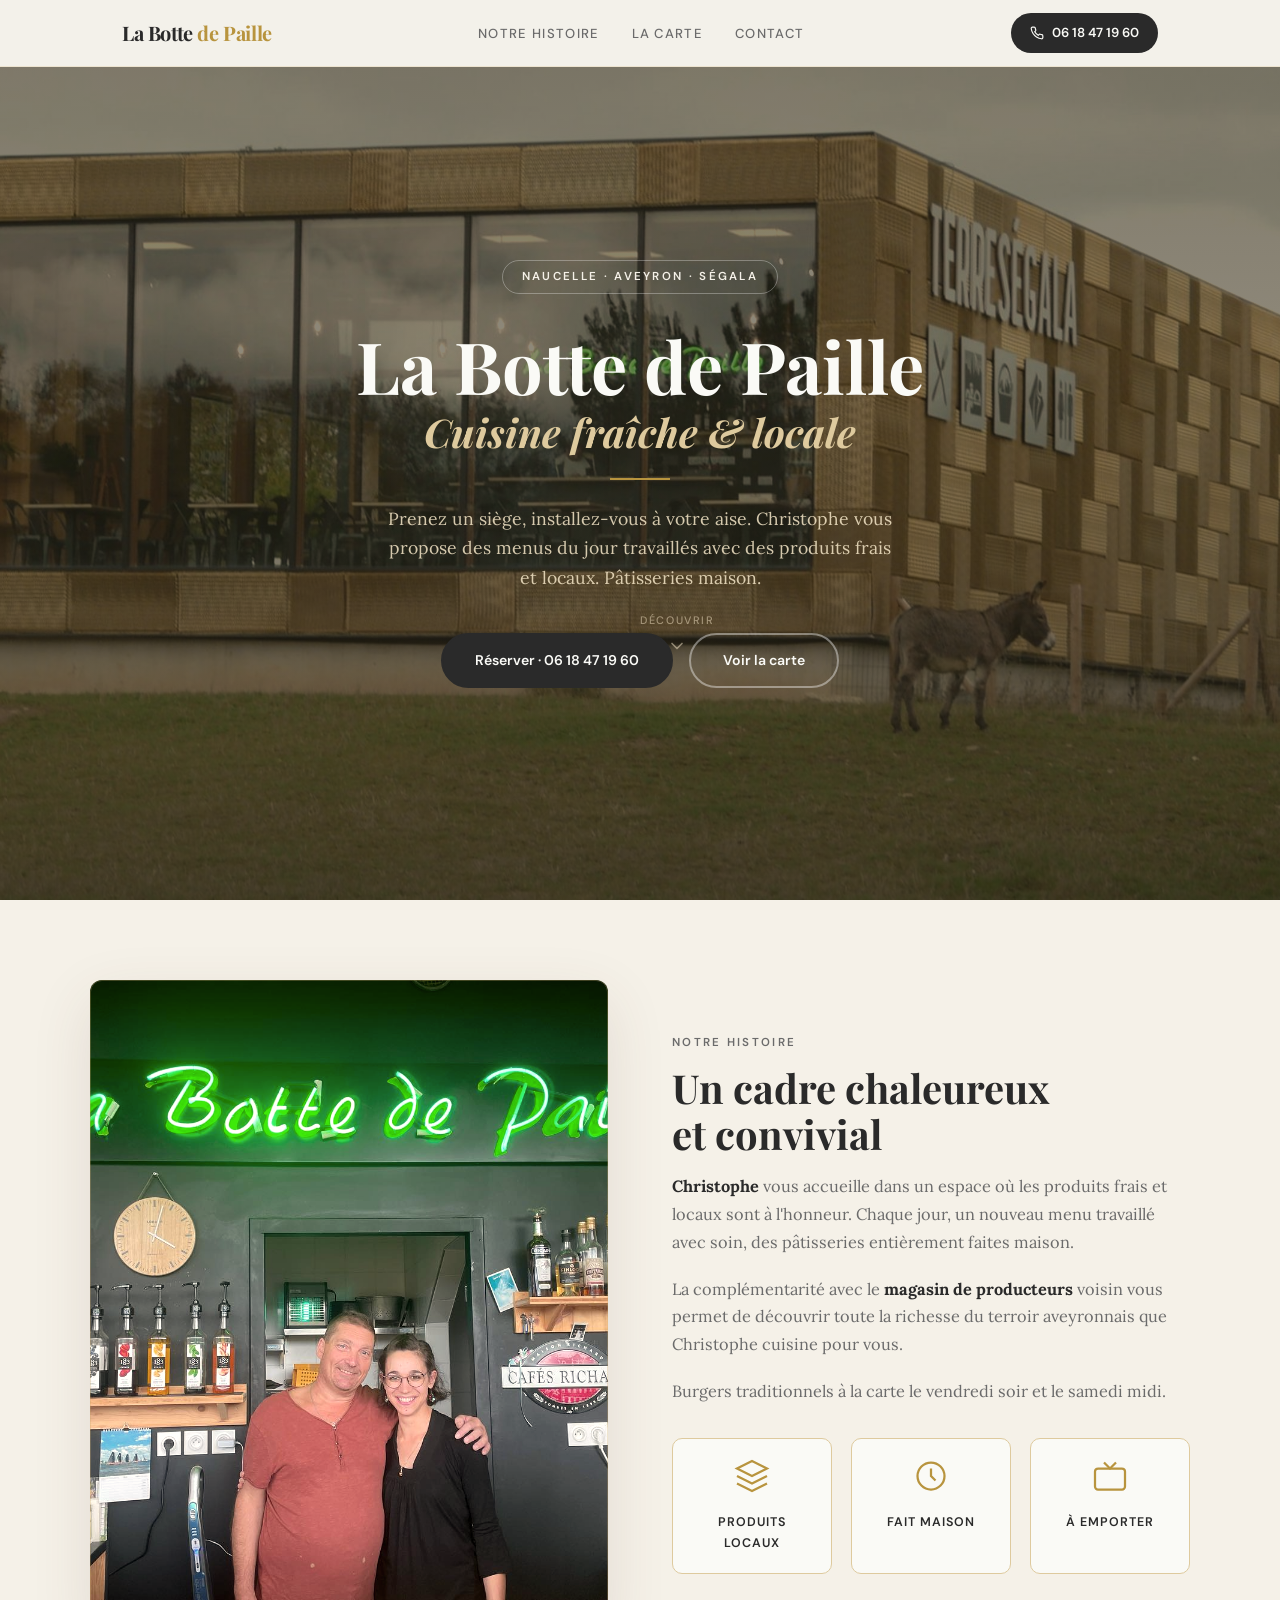
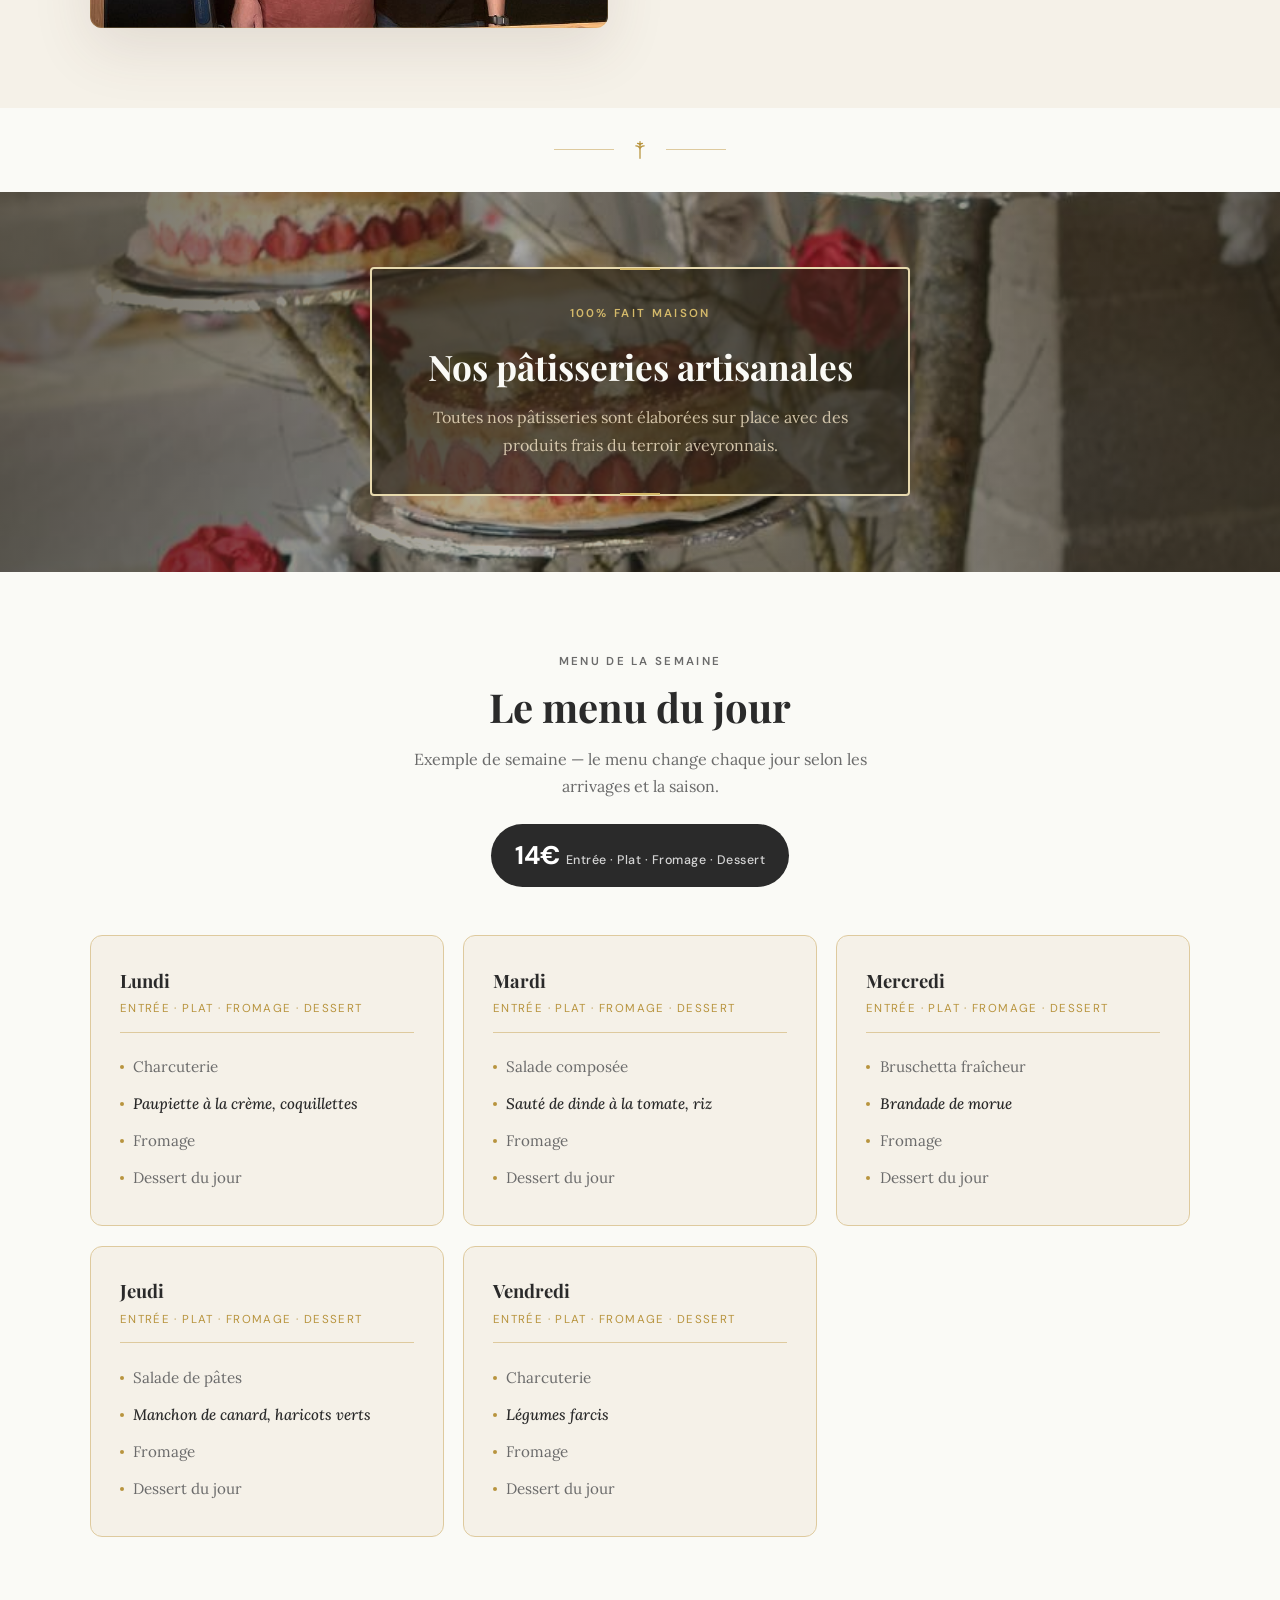
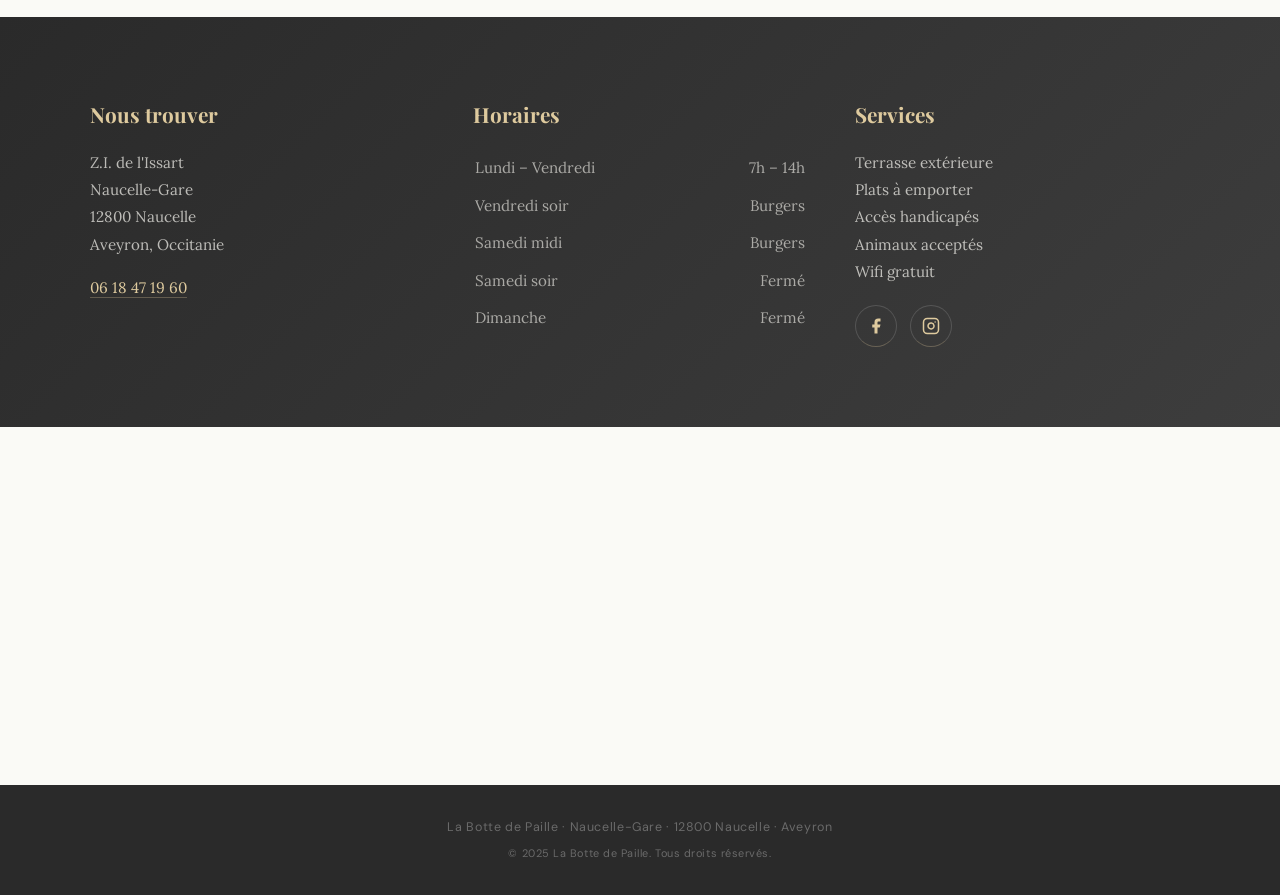
==== index.html @ 94d21c96 "Patisserie: remove blur/desat, artisanal bordered text card Full-color image back, text card with th" ====
<!DOCTYPE html>
<html lang="fr">
<head>
<meta charset="UTF-8">
<meta name="viewport" content="width=device-width, initial-scale=1.0">
<title>La Botte de Paille — Restaurant à Naucelle, Aveyron</title>
<meta name="description" content="Restaurant La Botte de Paille à Naucelle-Gare (Aveyron). Cuisine fraîche et locale, menu du jour, pâtisseries maison. Christophe vous accueille du lundi au samedi.">
<meta property="og:title" content="La Botte de Paille — Restaurant à Naucelle">
<meta property="og:description" content="Cuisine fraîche & locale au cœur du Ségala. Menu du jour, pâtisseries maison, burgers le vendredi soir et samedi midi.">
<meta property="og:image" content="facade.jpg">
<meta property="og:type" content="website">
<meta name="theme-color" content="#2A2A2A">
<link rel="icon" href="data:image/svg+xml,<svg xmlns='http://www.w3.org/2000/svg' viewBox='0 0 100 100'><text y='.9em' font-size='90'>🌾</text></svg>">
<link rel="preconnect" href="https://fonts.googleapis.com">
<link href="https://fonts.googleapis.com/css2?family=Playfair+Display:ital,wght@0,400;0,700;1,400&family=Lora:ital,wght@0,400;0,500;1,400&family=DM+Sans:wght@400;500;600&display=swap" rel="stylesheet">
<style>
  :root {
    /* Gold / Sommer — Fassade & warmes Licht */
    --gold: #B8943E;
    --gold-light: #D4B96A;
    --gold-pale: #E8DAAF;
    --gold-wash: #F2ECDA;

    /* Holz — Kiefer Interieur */
    --wood: #C9A86C;
    --wood-light: #DECA9E;
    --wood-pale: #EDE4D0;

    /* Grautöne — Stühle, Beton, Struktur */
    --charcoal: #2A2A2A;
    --gray-dark: #3D3D3D;
    --gray: #6B6B6B;
    --gray-light: #9A9A9A;
    --gray-pale: #D5D3CE;

    /* Neutrale Basis */
    --cream: #FAFAF6;
    --cream-warm: #F5F1E8;

    /* Legacy aliases */
    --wheat: var(--wood-pale);
    --wheat-light: var(--cream-warm);
    --wheat-dark: var(--wood-light);
    --straw: var(--gold);
    --straw-dark: var(--gold);
    --earth: var(--charcoal);
    --earth-light: var(--gray);
    --sage: var(--gray);
    --sage-light: var(--gray-light);
    --terracotta: var(--gold);
    --terracotta-muted: var(--gold-light);
  }

  * { margin: 0; padding: 0; box-sizing: border-box; }

  html { scroll-behavior: smooth; }

  body {
    font-family: 'Lora', Georgia, serif;
    background: var(--cream);
    color: var(--charcoal);
    line-height: 1.7;
    overflow-x: hidden;
  }

  /* ── NAV ── */
  nav {
    position: fixed; top: 0; width: 100%; z-index: 100;
    background: rgba(250, 248, 242, 0.95);
    backdrop-filter: blur(12px);
    border-bottom: 1px solid var(--wood-pale);
    transition: box-shadow 0.3s;
  }
  nav.scrolled { box-shadow: 0 2px 20px rgba(92, 61, 46, 0.08); }
  nav .nav-inner {
    max-width: 1100px; margin: 0 auto;
    display: flex; align-items: center; justify-content: space-between;
    padding: 0.8rem 2rem;
  }
  nav .brand {
    font-family: 'Playfair Display', serif;
    font-size: 1.25rem; font-weight: 700; color: var(--earth);
    text-decoration: none; letter-spacing: -0.02em;
  }
  nav .brand span { color: var(--gold); }
  nav ul {
    list-style: none; display: flex; gap: 2rem;
  }
  nav ul a {
    font-family: 'DM Sans', sans-serif;
    font-size: 0.82rem; font-weight: 500; text-transform: uppercase;
    letter-spacing: 0.1em; color: var(--earth-light);
    text-decoration: none; transition: color 0.3s;
  }
  nav ul a:hover { color: var(--terracotta); }
  nav ul a.active { color: var(--terracotta); }

  .cta-phone {
    display: inline-flex; align-items: center; gap: 0.5rem;
    font-family: 'DM Sans', sans-serif;
    font-size: 0.82rem; font-weight: 600;
    color: var(--cream);
    background: var(--earth);
    padding: 0.55rem 1.2rem;
    border-radius: 50px;
    text-decoration: none;
    transition: background 0.3s, transform 0.2s;
  }
  .cta-phone:hover { background: var(--straw-dark); transform: translateY(-1px); }
  .cta-phone svg { width: 14px; height: 14px; }

  /* ── HERO ── */
  .hero {
    min-height: 100vh;
    display: flex; align-items: center; justify-content: center;
    text-align: center;
    padding: 8rem 2rem 5rem;
    position: relative;
    overflow: hidden;
  }
  .hero-bg {
    position: absolute; inset: 0;
    background: url('facade.jpg') center/cover no-repeat;
    filter: saturate(1.2) contrast(1.1) brightness(1.05) sepia(0.3) hue-rotate(-10deg);
  }
  /* warm golden overlay kills remaining blue/green */
  .hero::after {
    content: '';
    position: absolute; inset: 0;
    background: rgba(180,140,60,0.15);
    mix-blend-mode: multiply;
  }
  .hero::before {
    content: '';
    position: absolute; inset: 0; z-index: 1;
    background: linear-gradient(
      to bottom,
      rgba(42,36,24,0.6) 0%,
      rgba(42,36,24,0.5) 40%,
      rgba(42,36,24,0.75) 100%
    );
  }
  .hero-content { position: relative; z-index: 2; max-width: 700px; }

  .hero-badge {
    display: inline-block;
    font-family: 'DM Sans', sans-serif;
    font-size: 0.72rem; font-weight: 600; text-transform: uppercase;
    letter-spacing: 0.2em; color: var(--wheat-light);
    border: 1px solid rgba(255,255,255,0.3);
    padding: 0.4rem 1.2rem; border-radius: 50px;
    margin-bottom: 2rem;
    animation: fadeUp 0.8s ease both;
  }

  .hero h1 {
    font-family: 'Playfair Display', serif;
    font-size: clamp(2.8rem, 6vw, 4.5rem);
    font-weight: 700; line-height: 1.1;
    color: var(--cream);
    margin-bottom: 0.3rem;
    animation: fadeUp 0.8s 0.15s ease both;
  }
  .hero h1 em {
    font-style: italic; color: var(--wood-light);
    display: block; font-size: 0.55em;
    margin-top: 0.3rem;
  }

  .hero-divider {
    width: 60px; height: 2px;
    background: var(--gold);
    margin: 1.5rem auto;
    animation: fadeUp 0.8s 0.3s ease both;
  }

  .hero p {
    font-size: 1.1rem; color: rgba(245,230,200,0.85);
    max-width: 520px; margin: 0 auto 2.5rem;
    animation: fadeUp 0.8s 0.4s ease both;
  }

  .hero-actions {
    display: flex; gap: 1rem; justify-content: center; flex-wrap: wrap;
    animation: fadeUp 0.8s 0.55s ease both;
  }
  .btn-primary {
    font-family: 'DM Sans', sans-serif;
    font-size: 0.88rem; font-weight: 600;
    color: var(--cream); background: var(--earth);
    padding: 0.85rem 2rem; border-radius: 50px;
    text-decoration: none; transition: all 0.3s;
    border: 2px solid var(--earth);
  }
  .btn-primary:hover { background: var(--straw-dark); border-color: var(--straw-dark); transform: translateY(-2px); box-shadow: 0 8px 24px rgba(92,61,46,0.15); }
  .btn-secondary {
    font-family: 'DM Sans', sans-serif;
    font-size: 0.88rem; font-weight: 600;
    color: var(--cream); background: transparent;
    padding: 0.85rem 2rem; border-radius: 50px;
    text-decoration: none; transition: all 0.3s;
    border: 2px solid rgba(255,255,255,0.4);
  }
  .btn-secondary:hover { border-color: rgba(255,255,255,0.7); color: #fff; }

  /* ── SECTIONS ── */
  section { padding: 5rem 2rem; }
  .container { max-width: 1100px; margin: 0 auto; }

  .section-label {
    font-family: 'DM Sans', sans-serif;
    font-size: 0.72rem; font-weight: 600; text-transform: uppercase;
    letter-spacing: 0.2em; color: var(--sage);
    margin-bottom: 0.8rem;
  }
  .section-title {
    font-family: 'Playfair Display', serif;
    font-size: clamp(1.8rem, 3.5vw, 2.5rem);
    font-weight: 700; color: var(--earth);
    margin-bottom: 1rem; line-height: 1.15;
  }

  /* ── ABOUT ── */
  .about { background: var(--cream-warm); }
  .about-grid {
    display: grid; grid-template-columns: 1fr 1fr; gap: 4rem;
    align-items: center;
  }
  .about-image {
    aspect-ratio: 4/5; border-radius: 12px; overflow: hidden;
    position: relative;
    box-shadow: 0 20px 60px rgba(92,61,46,0.12);
  }
  .about-image img {
    width: 100%; height: 100%; object-fit: cover;
    filter: saturate(1.1) contrast(1.05) sepia(0.2) hue-rotate(-8deg);
  }
  .about-image::after {
    content: ''; position: absolute; inset: 0;
    border: 1px solid rgba(201,169,110,0.3);
    border-radius: 12px;
  }
  .about-text p { margin-bottom: 1.2rem; color: var(--earth-light); font-size: 1.02rem; }
  .about-text p strong { color: var(--earth); }

  .features {
    display: grid; grid-template-columns: repeat(3, 1fr); gap: 1.2rem;
    margin-top: 2rem;
  }
  .feature {
    background: var(--cream);
    padding: 1.2rem;
    border-radius: 10px;
    text-align: center;
    border: 1px solid var(--wheat-dark);
  }
  .feature-icon {
    width: 36px; height: 36px; margin: 0 auto 0.6rem;
    color: var(--straw-dark);
  }
  .feature h4 {
    font-family: 'DM Sans', sans-serif;
    font-size: 0.78rem; font-weight: 600;
    text-transform: uppercase; letter-spacing: 0.08em;
    color: var(--earth);
  }

  /* ── PATISSERIE BANNER ── */
  .patisserie-banner {
    position: relative;
    height: 380px;
    overflow: hidden;
  }
  .patisserie-banner img {
    width: 100%; height: 100%; object-fit: cover;
    object-position: center 40%;
    filter: saturate(1.1) contrast(1.05) sepia(0.2) hue-rotate(-8deg);
  }
  .patisserie-banner::after {
    content: '';
    position: absolute; inset: 0;
    background: linear-gradient(
      to right,
      rgba(42,36,24,0.7) 0%,
      rgba(42,36,24,0.35) 40%,
      rgba(42,36,24,0.35) 60%,
      rgba(42,36,24,0.7) 100%
    );
  }
  .patisserie-banner .banner-text {
    position: absolute; inset: 0; z-index: 1;
    display: flex; flex-direction: column;
    align-items: center; justify-content: center;
    text-align: center; padding: 2rem;
  }
  .patisserie-banner .banner-text-inner {
    background: rgba(42,36,24,0.65);
    border: 2px solid var(--gold-pale);
    border-radius: 4px;
    padding: 2.2rem 3rem;
    position: relative;
  }
  .patisserie-banner .banner-text-inner::before,
  .patisserie-banner .banner-text-inner::after {
    content: '';
    position: absolute; left: 50%; transform: translateX(-50%);
    width: 40px; height: 2px;
    background: var(--gold-light);
  }
  .patisserie-banner .banner-text-inner::before { top: -1px; }
  .patisserie-banner .banner-text-inner::after { bottom: -1px; }
  .patisserie-banner .banner-text .section-label { color: var(--gold-light); }
  .patisserie-banner .banner-text h2 {
    font-family: 'Playfair Display', serif;
    font-size: clamp(1.6rem, 3vw, 2.2rem);
    color: var(--cream); font-weight: 700;
    margin-bottom: 0.5rem;
  }
  .patisserie-banner .banner-text p {
    font-size: 1rem; color: rgba(245,230,200,0.8);
    max-width: 440px;
  }
  @media (max-width: 680px) {
    .patisserie-banner { height: 280px; }
  }

  /* ── MENU ── */
  .menu-section { background: var(--cream); }
  .menu-header { text-align: center; margin-bottom: 3rem; }
  .menu-header p { max-width: 500px; margin: 0 auto; color: var(--earth-light); }

  .menu-grid {
    display: grid; grid-template-columns: repeat(auto-fit, minmax(300px, 1fr));
    gap: 1.2rem;
  }
  .menu-day {
    background: var(--wheat-light);
    border-radius: 12px;
    padding: 1.8rem;
    border: 1px solid var(--wheat-dark);
    transition: transform 0.3s, box-shadow 0.3s;
  }
  .menu-day:hover {
    transform: translateY(-3px);
    box-shadow: 0 12px 32px rgba(92,61,46,0.08);
  }
  .menu-day h3 {
    font-family: 'Playfair Display', serif;
    font-size: 1.15rem; color: var(--earth);
    margin-bottom: 0.2rem;
  }
  .menu-day .date {
    font-family: 'DM Sans', sans-serif;
    font-size: 0.72rem; text-transform: uppercase;
    letter-spacing: 0.12em; color: var(--straw-dark);
    margin-bottom: 1rem;
    padding-bottom: 0.8rem;
    border-bottom: 1px solid var(--wheat-dark);
  }
  .menu-day ul { list-style: none; }
  .menu-day li {
    padding: 0.35rem 0;
    font-size: 0.95rem; color: var(--earth-light);
    display: flex; align-items: center; gap: 0.6rem;
  }
  .menu-day li::before {
    content: '';
    width: 4px; height: 4px; border-radius: 50%;
    background: var(--straw);
    flex-shrink: 0;
  }
  .menu-day li.highlight {
    font-weight: 500; color: var(--earth);
    font-style: italic;
  }

  /* ── INFO / CONTACT ── */
  .info-section {
    background:
      linear-gradient(135deg, var(--charcoal) 0%, var(--gray-dark) 100%);
    color: var(--cream-warm);
  }
  .info-grid {
    display: grid; grid-template-columns: 1fr 1fr 1fr; gap: 3rem;
  }
  .info-block h3 {
    font-family: 'Playfair Display', serif;
    font-size: 1.3rem; color: var(--wood-light);
    margin-bottom: 1rem;
  }
  .info-block p, .info-block li {
    font-size: 0.95rem; color: rgba(250,248,242,0.7);
    line-height: 1.8;
  }
  .info-block ul { list-style: none; }
  .info-block a {
    color: var(--wood-light); text-decoration: none;
    border-bottom: 1px solid rgba(217,196,153,0.3);
    transition: border-color 0.3s;
  }
  .info-block a:hover { border-color: var(--wood-light); }

  .hours-table { width: 100%; }
  .hours-table td {
    padding: 0.3rem 0;
    font-size: 0.95rem;
    color: rgba(250,248,242,0.6);
  }
  .hours-table td:last-child { text-align: right; }

  .social-links {
    display: flex; gap: 0.8rem; margin-top: 1.2rem;
  }
  .social-link {
    width: 42px; height: 42px;
    border-radius: 50%;
    border: 1px solid rgba(255,255,255,0.15);
    display: flex; align-items: center; justify-content: center;
    color: var(--wood-light);
    text-decoration: none;
    transition: all 0.3s;
  }
  .social-link:hover { background: rgba(255,255,255,0.05); border-color: rgba(255,255,255,0.3); }
  .social-link svg { width: 18px; height: 18px; }

  /* ── MAP ── */
  .map-section { padding: 0; }
  .map-section iframe {
    width: 100%; height: 350px; border: none;
    filter: saturate(0.9) contrast(1.05) sepia(0.25) hue-rotate(-8deg);
  }

  /* ── FOOTER ── */
  footer {
    background: var(--charcoal);
    text-align: center;
    padding: 2rem;
  }
  footer p {
    font-family: 'DM Sans', sans-serif;
    font-size: 0.78rem; color: rgba(255,255,255,0.3);
    letter-spacing: 0.05em;
  }

  /* ── PRICE BADGE ── */
  .price-badge {
    display: inline-flex; align-items: baseline; gap: 0.4rem;
    background: var(--charcoal);
    color: rgba(255,255,255,0.8);
    padding: 0.6rem 1.5rem;
    border-radius: 50px;
    margin-top: 1.5rem;
    font-family: 'DM Sans', sans-serif;
  }
  .price-badge .price {
    font-size: 1.6rem; font-weight: 700;
    color: #fff;
  }
  .price-badge .price-label {
    font-size: 0.78rem; font-weight: 500;
    letter-spacing: 0.04em;
  }

  /* ── SCROLL INDICATOR ── */
  .scroll-hint {
    position: absolute; bottom: 2rem; left: 50%;
    transform: translateX(-50%);
    z-index: 2;
    animation: fadeUp 0.8s 0.8s ease both;
  }
  .scroll-hint a {
    display: flex; flex-direction: column; align-items: center; gap: 0.4rem;
    text-decoration: none;
    font-family: 'DM Sans', sans-serif;
    font-size: 0.68rem; font-weight: 500;
    text-transform: uppercase; letter-spacing: 0.15em;
    color: rgba(245,230,200,0.5);
    transition: color 0.3s;
  }
  .scroll-hint a:hover { color: rgba(245,230,200,0.8); }
  .scroll-hint svg {
    width: 20px; height: 20px;
    animation: bounce 2s infinite;
  }
  @keyframes bounce {
    0%, 20%, 50%, 80%, 100% { transform: translateY(0); }
    40% { transform: translateY(6px); }
    60% { transform: translateY(3px); }
  }

  /* ── SECTION DIVIDER ── */
  .section-divider {
    display: flex; align-items: center; justify-content: center;
    gap: 1rem; padding: 2rem 0;
  }
  .section-divider::before,
  .section-divider::after {
    content: ''; height: 1px; width: 60px;
    background: var(--wheat-dark);
  }
  .section-divider svg {
    width: 20px; height: 20px;
    color: var(--straw);
  }

  /* ── FLOATING MOBILE CTA ── */
  .mobile-cta {
    display: none;
    position: fixed; bottom: 1.2rem; left: 50%;
    transform: translateX(-50%);
    z-index: 99;
    background: var(--earth);
    color: var(--cream);
    font-family: 'DM Sans', sans-serif;
    font-size: 0.85rem; font-weight: 600;
    padding: 0.9rem 2rem;
    border-radius: 50px;
    text-decoration: none;
    box-shadow: 0 8px 32px rgba(44,36,32,0.35);
    transition: background 0.3s, transform 0.2s;
    gap: 0.5rem;
    align-items: center;
    white-space: nowrap;
  }
  .mobile-cta:hover { background: var(--straw-dark); }
  .mobile-cta svg { width: 16px; height: 16px; }
  @media (max-width: 680px) {
    .mobile-cta { display: inline-flex; }
    footer { padding-bottom: 5rem; }
  }

  /* ── ANIMATIONS ── */
  @keyframes fadeUp {
    from { opacity: 0; transform: translateY(24px); }
    to { opacity: 1; transform: translateY(0); }
  }
  .reveal {
    opacity: 0; transform: translateY(30px);
    transition: opacity 0.7s ease, transform 0.7s ease;
  }
  .reveal.visible { opacity: 1; transform: translateY(0); }

  /* ── MOBILE NAV ── */
  .hamburger {
    display: none; background: none; border: none;
    cursor: pointer; padding: 4px;
  }
  .hamburger svg { width: 24px; height: 24px; color: var(--earth); }

  /* ── RESPONSIVE ── */
  @media (max-width: 900px) {
    .about-grid { grid-template-columns: 1fr; gap: 2rem; }
    .info-grid { grid-template-columns: 1fr; gap: 2rem; }
    .features { grid-template-columns: 1fr 1fr; }
  }
  @media (max-width: 680px) {
    nav ul { display: none; }
    .hamburger { display: block; }
    nav ul.open {
      display: flex; flex-direction: column;
      position: absolute; top: 100%; left: 0; right: 0;
      background: var(--cream);
      padding: 1.5rem 2rem;
      border-bottom: 1px solid var(--wheat-dark);
      gap: 1rem;
    }
    .hero { min-height: 90vh; padding: 7rem 1.5rem 4rem; }
    .features { grid-template-columns: 1fr; }
    .menu-grid { grid-template-columns: 1fr; }
    section { padding: 3.5rem 1.5rem; }
  }
</style>
</head>
<body>

<!-- NAV -->
<nav id="nav">
  <div class="nav-inner">
    <a href="#" class="brand">La Botte <span>de Paille</span></a>
    <ul id="navLinks">
      <li><a href="#about">Notre histoire</a></li>
      <li><a href="#menu">La carte</a></li>
      <li><a href="#contact">Contact</a></li>
    </ul>
    <a href="tel:0618471960" class="cta-phone">
      <svg viewBox="0 0 24 24" fill="none" stroke="currentColor" stroke-width="2" stroke-linecap="round" stroke-linejoin="round"><path d="M22 16.92v3a2 2 0 0 1-2.18 2 19.79 19.79 0 0 1-8.63-3.07 19.5 19.5 0 0 1-6-6A19.79 19.79 0 0 1 2.12 4.18 2 2 0 0 1 4.11 2h3a2 2 0 0 1 2 1.72c.127.96.361 1.903.7 2.81a2 2 0 0 1-.45 2.11L8.09 9.91a16 16 0 0 0 6 6l1.27-1.27a2 2 0 0 1 2.11-.45c.907.339 1.85.573 2.81.7A2 2 0 0 1 22 16.92z"/></svg>
      06 18 47 19 60
    </a>
    <button class="hamburger" onclick="document.getElementById('navLinks').classList.toggle('open')" aria-label="Menu">
      <svg viewBox="0 0 24 24" fill="none" stroke="currentColor" stroke-width="2"><line x1="3" y1="6" x2="21" y2="6"/><line x1="3" y1="12" x2="21" y2="12"/><line x1="3" y1="18" x2="21" y2="18"/></svg>
    </button>
  </div>
</nav>

<!-- HERO -->
<section class="hero">
  <div class="hero-bg"></div>
  <div class="hero-content">
    <div class="hero-badge">Naucelle · Aveyron · Ségala</div>
    <h1>La Botte de Paille <em>Cuisine fraîche & locale</em></h1>
    <div class="hero-divider"></div>
    <p>Prenez un siège, installez-vous à votre aise. Christophe vous propose des menus du jour travaillés avec des produits frais et locaux. Pâtisseries maison.</p>
    <div class="hero-actions">
      <a href="tel:0618471960" class="btn-primary">Réserver · 06 18 47 19 60</a>
      <a href="#menu" class="btn-secondary">Voir la carte</a>
    </div>
    <div class="scroll-hint">
      <a href="#about">
        Découvrir
        <svg viewBox="0 0 24 24" fill="none" stroke="currentColor" stroke-width="2" stroke-linecap="round" stroke-linejoin="round"><polyline points="6 9 12 15 18 9"/></svg>
      </a>
    </div>
  </div>
</section>

<!-- ABOUT -->
<section class="about" id="about">
  <div class="container">
    <div class="about-grid">
      <div class="about-image reveal">
        <img src="team.jpg" alt="L'équipe de La Botte de Paille" loading="lazy">
      </div>
      <div class="about-text reveal">
        <div class="section-label">Notre histoire</div>
        <h2 class="section-title">Un cadre chaleureux<br>et convivial</h2>
        <p><strong>Christophe</strong> vous accueille dans un espace où les produits frais et locaux sont à l'honneur. Chaque jour, un nouveau menu travaillé avec soin, des pâtisseries entièrement faites maison.</p>
        <p>La complémentarité avec le <strong>magasin de producteurs</strong> voisin vous permet de découvrir toute la richesse du terroir aveyronnais que Christophe cuisine pour vous.</p>
        <p>Burgers traditionnels à la carte le vendredi soir et le samedi midi.</p>
        <div class="features">
          <div class="feature">
            <svg class="feature-icon" viewBox="0 0 24 24" fill="none" stroke="currentColor" stroke-width="1.5"><path d="M12 2L2 7l10 5 10-5-10-5z"/><path d="M2 17l10 5 10-5"/><path d="M2 12l10 5 10-5"/></svg>
            <h4>Produits locaux</h4>
          </div>
          <div class="feature">
            <svg class="feature-icon" viewBox="0 0 24 24" fill="none" stroke="currentColor" stroke-width="1.5"><path d="M12 21a9 9 0 1 0 0-18 9 9 0 0 0 0 18z"/><path d="M12 7v5l3 3"/></svg>
            <h4>Fait maison</h4>
          </div>
          <div class="feature">
            <svg class="feature-icon" viewBox="0 0 24 24" fill="none" stroke="currentColor" stroke-width="1.5"><rect x="2" y="7" width="20" height="14" rx="2"/><path d="M16 3l-4 4-4-4"/></svg>
            <h4>À emporter</h4>
          </div>
        </div>
      </div>
    </div>
  </div>
</section>

<!-- DIVIDER -->
<div class="section-divider">
  <svg viewBox="0 0 24 24" fill="none" stroke="currentColor" stroke-width="1.5" stroke-linecap="round"><path d="M12 2v20M7 7c3 0 5 2 5 5M17 7c-3 0-5 2-5 5M9 4c2 0 3 1.5 3 3M15 4c-2 0-3 1.5-3 3"/></svg>
</div>

<!-- PATISSERIE -->
<div class="patisserie-banner">
  <img src="patisserie.jpg" alt="Pâtisseries maison de La Botte de Paille" loading="lazy">
  <div class="banner-text">
    <div class="banner-text-inner">
      <div class="section-label">100% fait maison</div>
      <h2>Nos pâtisseries artisanales</h2>
      <p>Toutes nos pâtisseries sont élaborées sur place avec des produits frais du terroir aveyronnais.</p>
    </div>
  </div>
</div>

<!-- MENU -->
<section class="menu-section" id="menu">
  <div class="container">
    <div class="menu-header reveal">
      <div class="section-label">Menu de la semaine</div>
      <h2 class="section-title">Le menu du jour</h2>
      <p>Exemple de semaine — le menu change chaque jour selon les arrivages et la saison.</p>
      <div class="price-badge">
        <span class="price">14€</span>
        <span class="price-label">Entrée · Plat · Fromage · Dessert</span>
      </div>
    </div>
    <div class="menu-grid">
      <div class="menu-day reveal">
        <h3>Lundi</h3>
        <div class="date">Entrée · Plat · Fromage · Dessert</div>
        <ul>
          <li>Charcuterie</li>
          <li class="highlight">Paupiette à la crème, coquillettes</li>
          <li>Fromage</li>
          <li>Dessert du jour</li>
        </ul>
      </div>
      <div class="menu-day reveal">
        <h3>Mardi</h3>
        <div class="date">Entrée · Plat · Fromage · Dessert</div>
        <ul>
          <li>Salade composée</li>
          <li class="highlight">Sauté de dinde à la tomate, riz</li>
          <li>Fromage</li>
          <li>Dessert du jour</li>
        </ul>
      </div>
      <div class="menu-day reveal">
        <h3>Mercredi</h3>
        <div class="date">Entrée · Plat · Fromage · Dessert</div>
        <ul>
          <li>Bruschetta fraîcheur</li>
          <li class="highlight">Brandade de morue</li>
          <li>Fromage</li>
          <li>Dessert du jour</li>
        </ul>
      </div>
      <div class="menu-day reveal">
        <h3>Jeudi</h3>
        <div class="date">Entrée · Plat · Fromage · Dessert</div>
        <ul>
          <li>Salade de pâtes</li>
          <li class="highlight">Manchon de canard, haricots verts</li>
          <li>Fromage</li>
          <li>Dessert du jour</li>
        </ul>
      </div>
      <div class="menu-day reveal">
        <h3>Vendredi</h3>
        <div class="date">Entrée · Plat · Fromage · Dessert</div>
        <ul>
          <li>Charcuterie</li>
          <li class="highlight">Légumes farcis</li>
          <li>Fromage</li>
          <li>Dessert du jour</li>
        </ul>
      </div>
    </div>
  </div>
</section>

<!-- CONTACT / INFO -->
<section class="info-section" id="contact">
  <div class="container">
    <div class="info-grid">
      <div class="info-block reveal">
        <h3>Nous trouver</h3>
        <p>
          Z.I. de l'Issart<br>
          Naucelle-Gare<br>
          12800 Naucelle<br>
          Aveyron, Occitanie
        </p>
        <p style="margin-top:1rem;">
          <a href="tel:0618471960">06 18 47 19 60</a>
        </p>
      </div>
      <div class="info-block reveal">
        <h3>Horaires</h3>
        <table class="hours-table">
          <tr><td>Lundi – Vendredi</td><td>7h – 14h</td></tr>
          <tr><td>Vendredi soir</td><td>Burgers</td></tr>
          <tr><td>Samedi midi</td><td>Burgers</td></tr>
          <tr><td>Samedi soir</td><td>Fermé</td></tr>
          <tr><td>Dimanche</td><td>Fermé</td></tr>
        </table>
      </div>
      <div class="info-block reveal">
        <h3>Services</h3>
        <ul>
          <li>Terrasse extérieure</li>
          <li>Plats à emporter</li>
          <li>Accès handicapés</li>
          <li>Animaux acceptés</li>
          <li>Wifi gratuit</li>
        </ul>
        <div class="social-links">
          <a href="https://www.facebook.com/labottedepaille12/" target="_blank" class="social-link" aria-label="Facebook">
            <svg viewBox="0 0 24 24" fill="currentColor"><path d="M18 2h-3a5 5 0 0 0-5 5v3H7v4h3v8h4v-8h3l1-4h-4V7a1 1 0 0 1 1-1h3z"/></svg>
          </a>
          <a href="https://www.instagram.com/labottedepaille12/" target="_blank" class="social-link" aria-label="Instagram">
            <svg viewBox="0 0 24 24" fill="none" stroke="currentColor" stroke-width="2" stroke-linecap="round" stroke-linejoin="round"><rect x="2" y="2" width="20" height="20" rx="5"/><path d="M16 11.37A4 4 0 1 1 12.63 8 4 4 0 0 1 16 11.37z"/><line x1="17.5" y1="6.5" x2="17.51" y2="6.5"/></svg>
          </a>
        </div>
      </div>
    </div>
  </div>
</section>

<!-- MAP -->
<div class="map-section">
  <iframe
    src="https://www.google.com/maps/embed?pb=!1m18!1m12!1m3!1d2900!2d2.3486!3d44.1936!2m3!1f0!2f0!3f0!3m2!1i1024!2i768!4f13.1!3m3!1m2!1s0x12ad91b8e6a0f58d%3A0x31b8d2a4f5d6e2a0!2sNaucelle-Gare%2C+12800+Naucelle!5e0!3m2!1sfr!2sfr!4v1700000000000"
    allowfullscreen="" loading="lazy" referrerpolicy="no-referrer-when-downgrade"
    title="Localisation La Botte de Paille">
  </iframe>
</div>

<!-- FLOATING MOBILE CTA -->
<a href="tel:0618471960" class="mobile-cta">
  <svg viewBox="0 0 24 24" fill="none" stroke="currentColor" stroke-width="2" stroke-linecap="round" stroke-linejoin="round"><path d="M22 16.92v3a2 2 0 0 1-2.18 2 19.79 19.79 0 0 1-8.63-3.07 19.5 19.5 0 0 1-6-6A19.79 19.79 0 0 1 2.12 4.18 2 2 0 0 1 4.11 2h3a2 2 0 0 1 2 1.72c.127.96.361 1.903.7 2.81a2 2 0 0 1-.45 2.11L8.09 9.91a16 16 0 0 0 6 6l1.27-1.27a2 2 0 0 1 2.11-.45c.907.339 1.85.573 2.81.7A2 2 0 0 1 22 16.92z"/></svg>
  Réserver · 06 18 47 19 60
</a>

<!-- FOOTER -->
<footer>
  <p>La Botte de Paille · Naucelle-Gare · 12800 Naucelle · Aveyron</p>
  <p style="margin-top:0.4rem; font-size:0.68rem;">© 2025 La Botte de Paille. Tous droits réservés.</p>
</footer>

<script>
// Nav scroll effect
const nav = document.getElementById('nav');
window.addEventListener('scroll', () => {
  nav.classList.toggle('scrolled', window.scrollY > 40);
});

// Reveal on scroll
const reveals = document.querySelectorAll('.reveal');
const observer = new IntersectionObserver((entries) => {
  entries.forEach((entry, i) => {
    if (entry.isIntersecting) {
      setTimeout(() => entry.target.classList.add('visible'), i * 100);
      observer.unobserve(entry.target);
    }
  });
}, { threshold: 0.15 });
reveals.forEach(el => observer.observe(el));

// Close mobile menu on link click
document.querySelectorAll('#navLinks a').forEach(a => {
  a.addEventListener('click', () => {
    document.getElementById('navLinks').classList.remove('open');
  });
});

// Active nav link on scroll
const sections = document.querySelectorAll('section[id]');
const navLinks = document.querySelectorAll('#navLinks a');
window.addEventListener('scroll', () => {
  let current = '';
  sections.forEach(s => {
    if (window.scrollY >= s.offsetTop - 200) current = s.getAttribute('id');
  });
  navLinks.forEach(a => {
    a.classList.toggle('active', a.getAttribute('href') === '#' + current);
  });
});
</script>
</body>
</html>
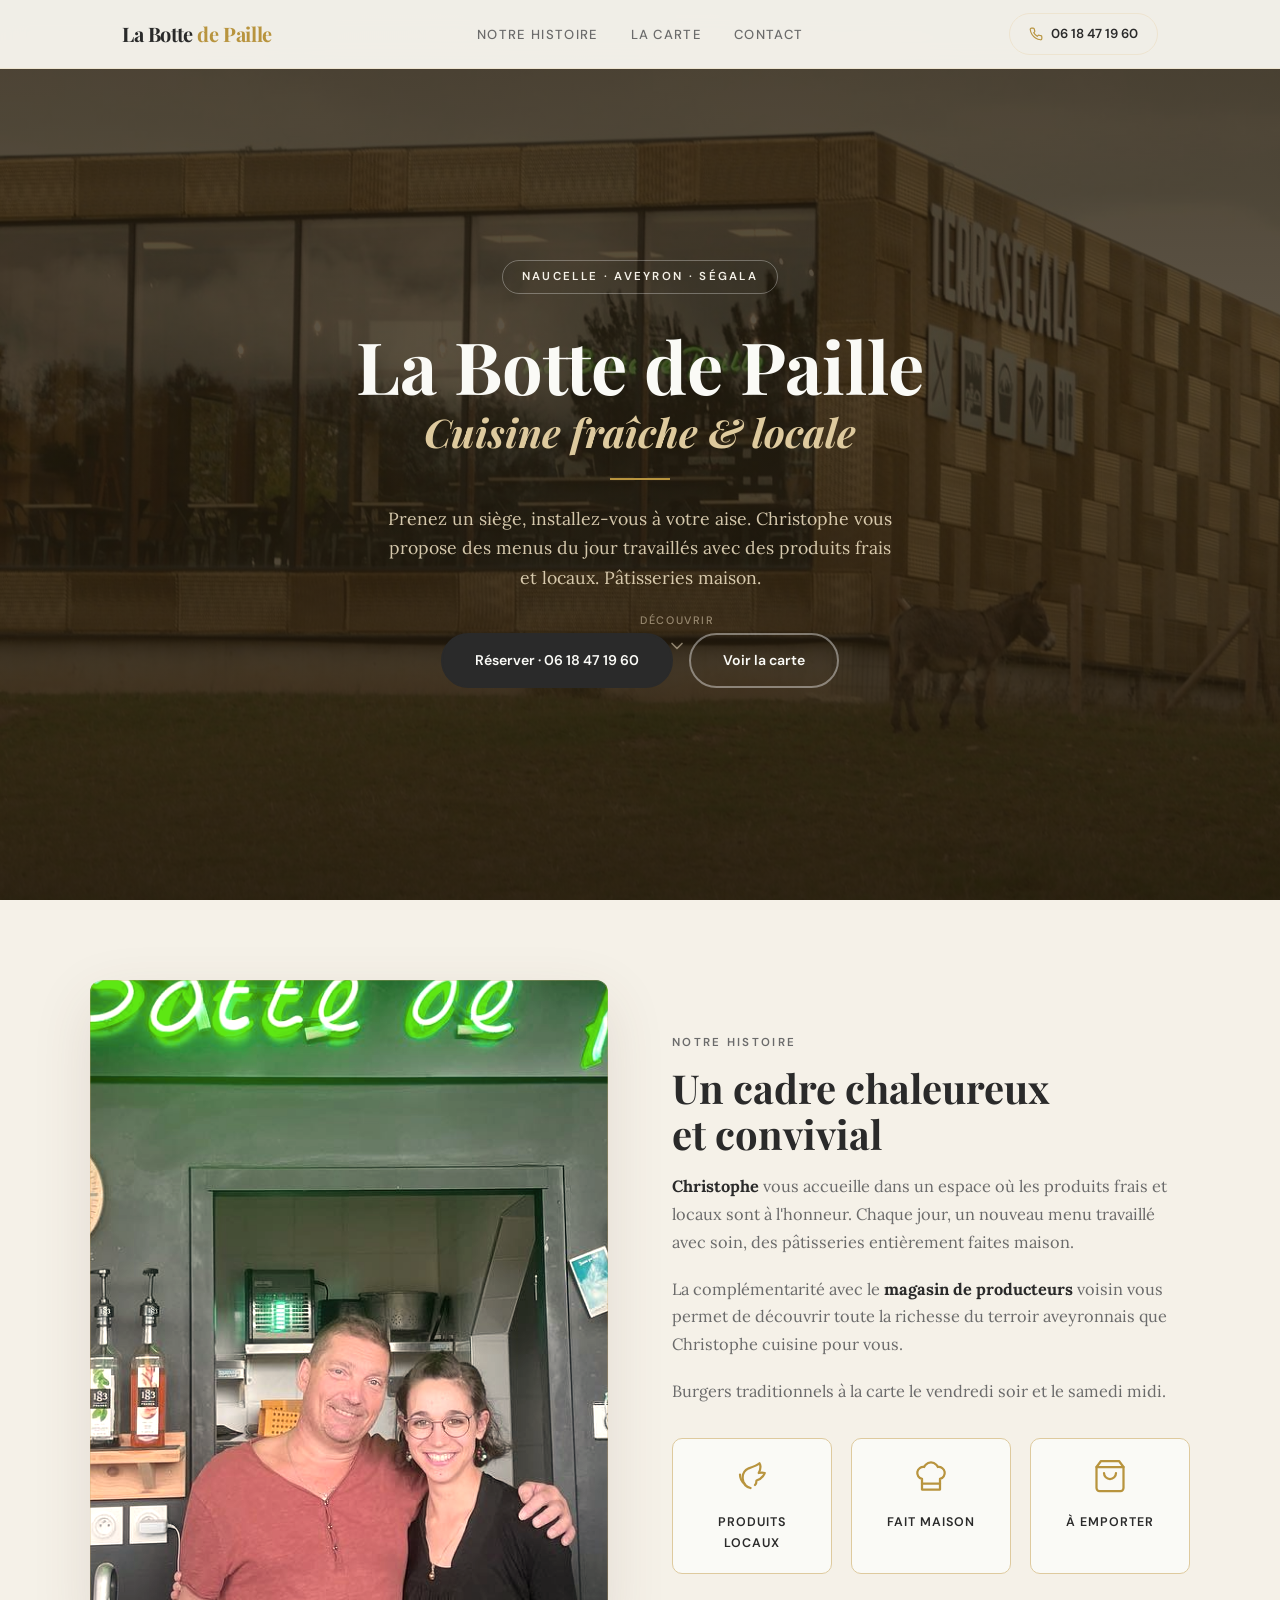
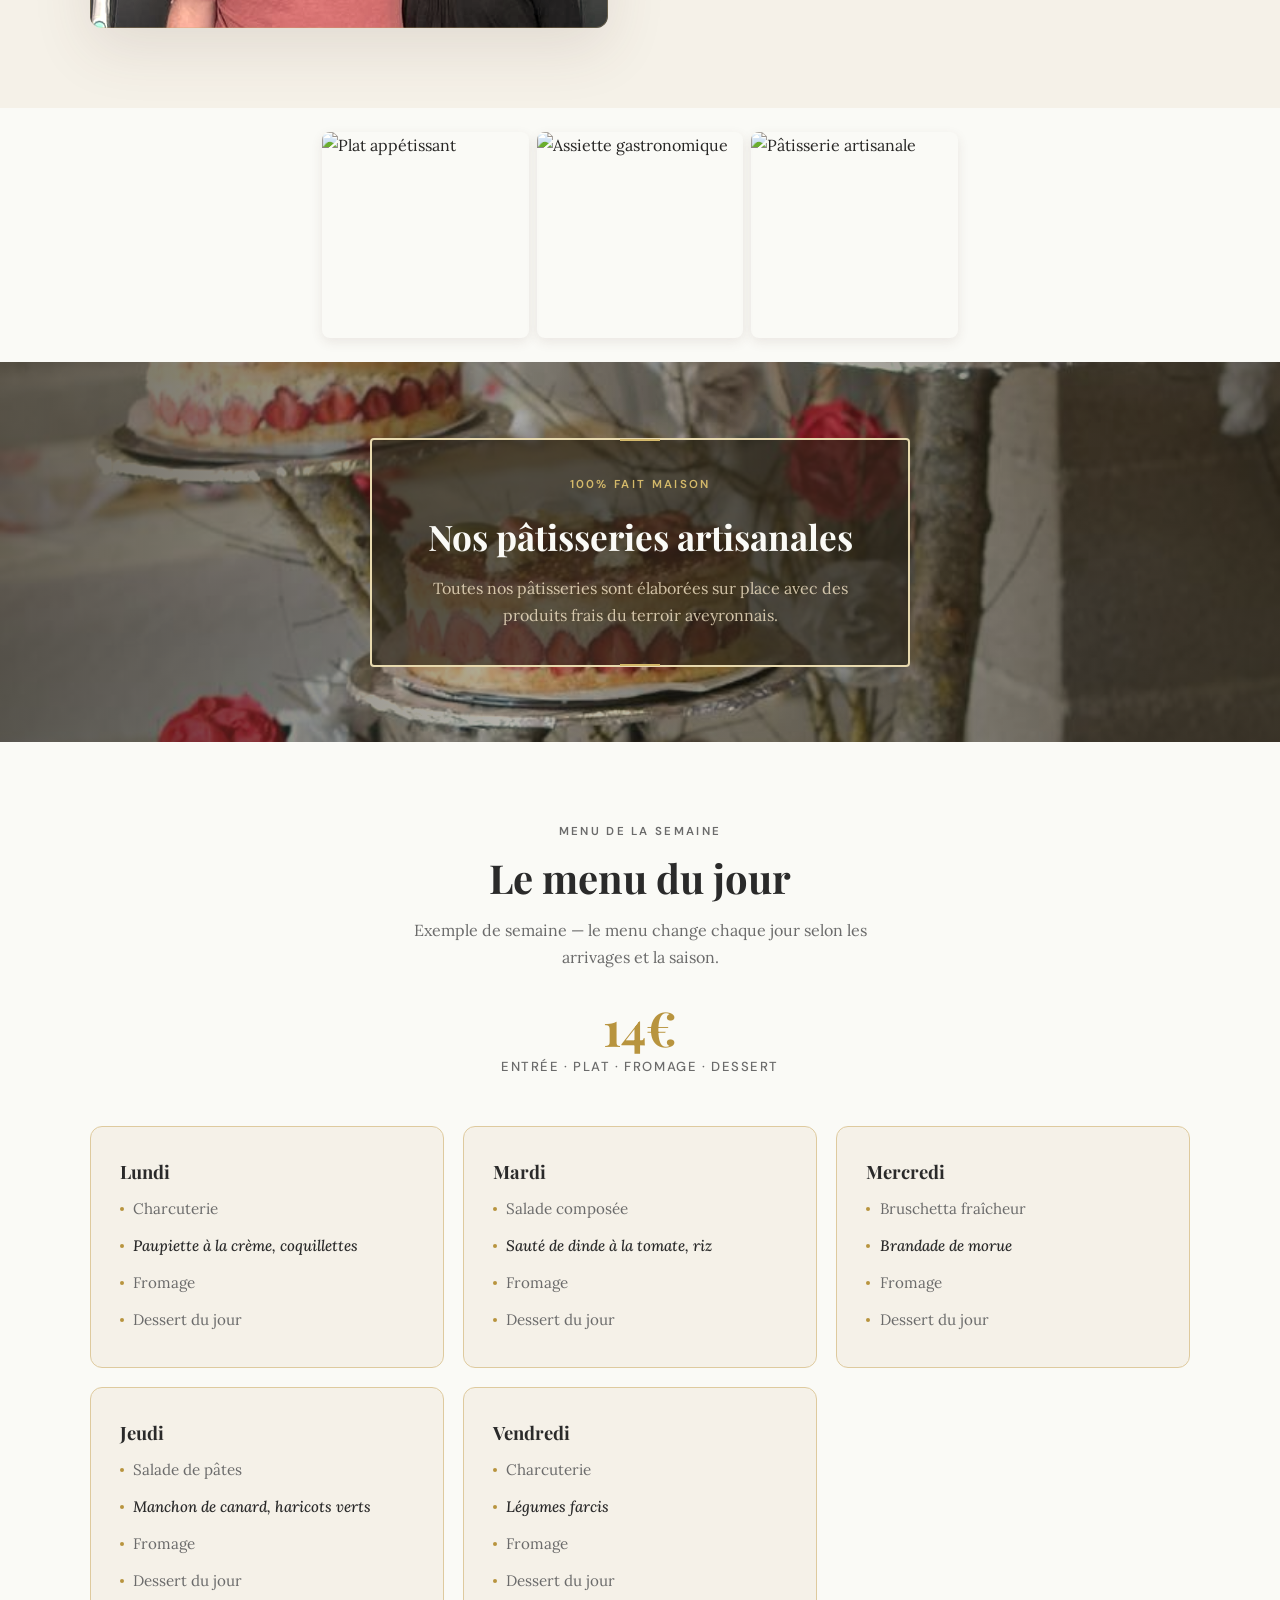
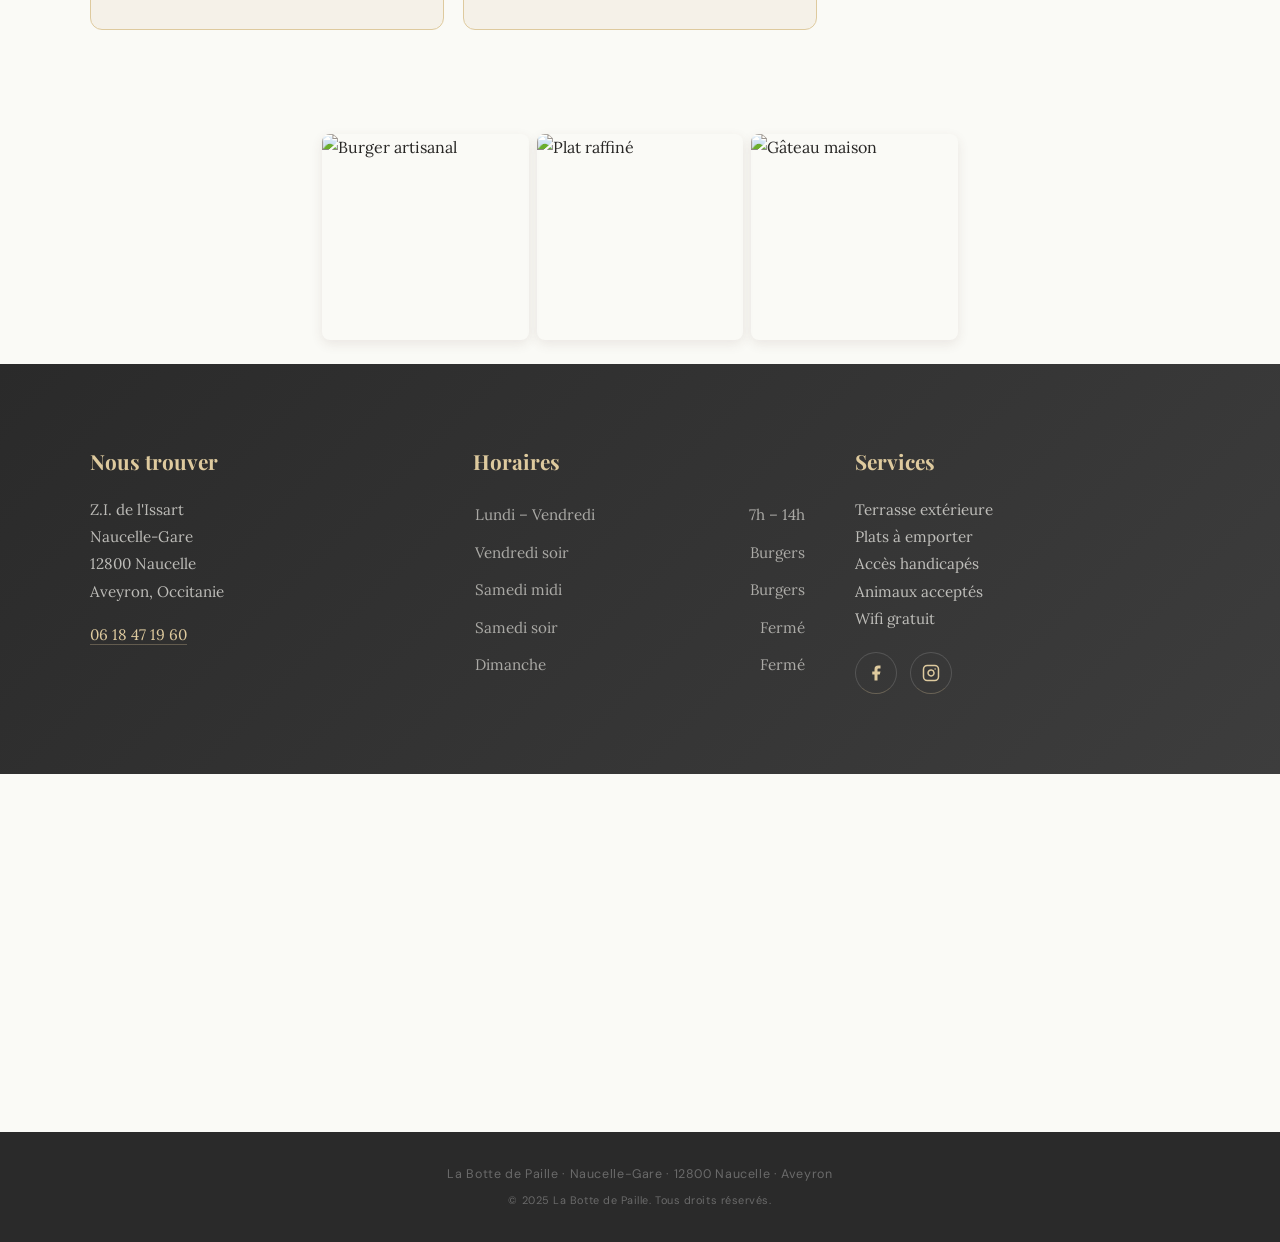
==== commit 0e046f5e: "Polish: darker hero, zoomed history photo, elegant price badge, food mood strips - Darken hero gradi" ====
--- a/index.html
+++ b/index.html
@@ -99,15 +99,16 @@
     display: inline-flex; align-items: center; gap: 0.5rem;
     font-family: 'DM Sans', sans-serif;
     font-size: 0.82rem; font-weight: 600;
-    color: var(--cream);
-    background: var(--earth);
+    color: var(--earth);
+    background: transparent;
     padding: 0.55rem 1.2rem;
     border-radius: 50px;
+    border: 1.5px solid var(--wood-pale);
     text-decoration: none;
-    transition: background 0.3s, transform 0.2s;
-  }
-  .cta-phone:hover { background: var(--straw-dark); transform: translateY(-1px); }
-  .cta-phone svg { width: 14px; height: 14px; }
+    transition: all 0.3s;
+  }
+  .cta-phone:hover { background: var(--cream-warm); border-color: var(--gold-light); }
+  .cta-phone svg { width: 14px; height: 14px; color: var(--gold); }
 
   /* ── HERO ── */
   .hero {
@@ -135,9 +136,9 @@
     position: absolute; inset: 0; z-index: 1;
     background: linear-gradient(
       to bottom,
-      rgba(42,36,24,0.6) 0%,
-      rgba(42,36,24,0.5) 40%,
-      rgba(42,36,24,0.75) 100%
+      rgba(35,25,12,0.82) 0%,
+      rgba(35,25,12,0.72) 40%,
+      rgba(35,25,12,0.9) 100%
     );
   }
   .hero-content { position: relative; z-index: 2; max-width: 700px; }
@@ -233,7 +234,9 @@
   }
   .about-image img {
     width: 100%; height: 100%; object-fit: cover;
-    filter: saturate(1.1) contrast(1.05) sepia(0.2) hue-rotate(-8deg);
+    transform: scale(1.6);
+    object-position: center 30%;
+    filter: saturate(1.15) contrast(1.05) sepia(0.3) hue-rotate(-12deg) brightness(1.03);
   }
   .about-image::after {
     content: ''; position: absolute; inset: 0;
@@ -444,21 +447,22 @@
 
   /* ── PRICE BADGE ── */
   .price-badge {
-    display: inline-flex; align-items: baseline; gap: 0.4rem;
-    background: var(--charcoal);
-    color: rgba(255,255,255,0.8);
-    padding: 0.6rem 1.5rem;
-    border-radius: 50px;
-    margin-top: 1.5rem;
+    display: flex; flex-direction: column; align-items: center;
+    margin-top: 2rem;
     font-family: 'DM Sans', sans-serif;
   }
   .price-badge .price {
-    font-size: 1.6rem; font-weight: 700;
-    color: #fff;
+    font-family: 'Playfair Display', serif;
+    font-size: 3rem; font-weight: 700;
+    color: var(--gold);
+    line-height: 1;
   }
   .price-badge .price-label {
-    font-size: 0.78rem; font-weight: 500;
-    letter-spacing: 0.04em;
+    font-size: 0.82rem; font-weight: 500;
+    letter-spacing: 0.12em;
+    color: var(--earth-light);
+    margin-top: 0.3rem;
+    text-transform: uppercase;
   }
 
   /* ── SCROLL INDICATOR ── */
@@ -488,6 +492,32 @@
     60% { transform: translateY(3px); }
   }
 
+  /* ── FOOD MOOD STRIP ── */
+  .food-mood {
+    display: grid;
+    grid-template-columns: repeat(3, 1fr);
+    gap: 0.5rem;
+    padding: 1.5rem 2rem;
+    max-width: 700px;
+    margin: 0 auto;
+    background: var(--cream);
+  }
+  .food-mood img {
+    width: 100%; aspect-ratio: 1;
+    object-fit: cover;
+    border-radius: 8px;
+    filter: saturate(1.15) contrast(1.05) sepia(0.15) hue-rotate(-8deg);
+    transition: transform 0.3s, box-shadow 0.3s;
+    box-shadow: 0 4px 12px rgba(92,61,46,0.1);
+  }
+  .food-mood img:hover {
+    transform: scale(1.04);
+    box-shadow: 0 8px 24px rgba(92,61,46,0.18);
+  }
+  @media (max-width: 680px) {
+    .food-mood { padding: 1rem 1rem; gap: 0.4rem; }
+  }
+
   /* ── SECTION DIVIDER ── */
   .section-divider {
     display: flex; align-items: center; justify-content: center;
@@ -506,27 +536,24 @@
   /* ── FLOATING MOBILE CTA ── */
   .mobile-cta {
     display: none;
-    position: fixed; bottom: 1.2rem; left: 50%;
-    transform: translateX(-50%);
+    position: fixed; bottom: 0.8rem; right: 0.8rem;
     z-index: 99;
     background: var(--earth);
     color: var(--cream);
     font-family: 'DM Sans', sans-serif;
-    font-size: 0.85rem; font-weight: 600;
-    padding: 0.9rem 2rem;
-    border-radius: 50px;
+    font-size: 0; font-weight: 600;
+    padding: 0.85rem;
+    border-radius: 50%;
     text-decoration: none;
-    box-shadow: 0 8px 32px rgba(44,36,32,0.35);
+    box-shadow: 0 4px 16px rgba(44,36,32,0.4);
     transition: background 0.3s, transform 0.2s;
-    gap: 0.5rem;
     align-items: center;
-    white-space: nowrap;
   }
   .mobile-cta:hover { background: var(--straw-dark); }
-  .mobile-cta svg { width: 16px; height: 16px; }
+  .mobile-cta svg { width: 22px; height: 22px; }
   @media (max-width: 680px) {
     .mobile-cta { display: inline-flex; }
-    footer { padding-bottom: 5rem; }
+    footer { padding-bottom: 3.5rem; }
   }
 
   /* ── ANIMATIONS ── */
@@ -554,6 +581,10 @@
     .features { grid-template-columns: 1fr 1fr; }
   }
   @media (max-width: 680px) {
+    nav .nav-inner { padding: 0.6rem 1rem; }
+    nav .brand { font-size: 1.05rem; }
+    .cta-phone { font-size: 0; padding: 0.5rem; border-radius: 50%; border-color: var(--wood-pale); }
+    .cta-phone svg { width: 16px; height: 16px; }
     nav ul { display: none; }
     .hamburger { display: block; }
     nav ul.open {
@@ -564,10 +595,23 @@
       border-bottom: 1px solid var(--wheat-dark);
       gap: 1rem;
     }
-    .hero { min-height: 90vh; padding: 7rem 1.5rem 4rem; }
-    .features { grid-template-columns: 1fr; }
+    .hero { min-height: 85vh; padding: 5rem 1.2rem 3rem; }
+    .hero h1 { font-size: 2.2rem; }
+    .hero p { font-size: 0.92rem; margin-bottom: 1.5rem; }
+    .hero-badge { margin-bottom: 1.2rem; font-size: 0.65rem; }
+    .hero-divider { margin: 1rem auto; }
+    .hero-actions { gap: 0.6rem; }
+    .btn-primary, .btn-secondary { font-size: 0.82rem; padding: 0.7rem 1.5rem; }
+    .scroll-hint { display: none; }
+    .features { grid-template-columns: repeat(3, 1fr); gap: 0.6rem; }
+    .feature { padding: 0.8rem 0.5rem; }
+    .feature h4 { font-size: 0.65rem; }
     .menu-grid { grid-template-columns: 1fr; }
-    section { padding: 3.5rem 1.5rem; }
+    section { padding: 3rem 1.2rem; }
+    .patisserie-banner { height: 240px; }
+    .patisserie-banner .banner-text-inner { padding: 1.5rem 1.2rem; }
+    .patisserie-banner .banner-text h2 { font-size: 1.3rem; }
+    .patisserie-banner .banner-text p { font-size: 0.85rem; }
   }
 </style>
 </head>
@@ -628,15 +672,15 @@
         <p>Burgers traditionnels à la carte le vendredi soir et le samedi midi.</p>
         <div class="features">
           <div class="feature">
-            <svg class="feature-icon" viewBox="0 0 24 24" fill="none" stroke="currentColor" stroke-width="1.5"><path d="M12 2L2 7l10 5 10-5-10-5z"/><path d="M2 17l10 5 10-5"/><path d="M2 12l10 5 10-5"/></svg>
+            <svg class="feature-icon" viewBox="0 0 24 24" fill="none" stroke="currentColor" stroke-width="1.5" stroke-linecap="round" stroke-linejoin="round"><path d="M11 20A7 7 0 0 1 9.8 6.9C15.5 4.9 17 3.5 17 3.5s1.5 2.5-.5 6.5c2-.5 4 0 4 0s-1 3.5-5.5 5c0 2-1 3-1 3"/><path d="M7 17c-2-1-3-4-3-6"/></svg>
             <h4>Produits locaux</h4>
           </div>
           <div class="feature">
-            <svg class="feature-icon" viewBox="0 0 24 24" fill="none" stroke="currentColor" stroke-width="1.5"><path d="M12 21a9 9 0 1 0 0-18 9 9 0 0 0 0 18z"/><path d="M12 7v5l3 3"/></svg>
+            <svg class="feature-icon" viewBox="0 0 24 24" fill="none" stroke="currentColor" stroke-width="1.5" stroke-linecap="round" stroke-linejoin="round"><path d="M6 13.87A4 4 0 0 1 7.41 6a5.11 5.11 0 0 1 1.05-1.54 5 5 0 0 1 7.08 0A5.11 5.11 0 0 1 16.59 6 4 4 0 0 1 18 13.87V21H6z"/><line x1="6" y1="17" x2="18" y2="17"/></svg>
             <h4>Fait maison</h4>
           </div>
           <div class="feature">
-            <svg class="feature-icon" viewBox="0 0 24 24" fill="none" stroke="currentColor" stroke-width="1.5"><rect x="2" y="7" width="20" height="14" rx="2"/><path d="M16 3l-4 4-4-4"/></svg>
+            <svg class="feature-icon" viewBox="0 0 24 24" fill="none" stroke="currentColor" stroke-width="1.5" stroke-linecap="round" stroke-linejoin="round"><path d="M6 2L3 6v14a2 2 0 0 0 2 2h14a2 2 0 0 0 2-2V6l-3-4z"/><line x1="3" y1="6" x2="21" y2="6"/><path d="M16 10a4 4 0 0 1-8 0"/></svg>
             <h4>À emporter</h4>
           </div>
         </div>
@@ -645,9 +689,11 @@
   </div>
 </section>
 
-<!-- DIVIDER -->
-<div class="section-divider">
-  <svg viewBox="0 0 24 24" fill="none" stroke="currentColor" stroke-width="1.5" stroke-linecap="round"><path d="M12 2v20M7 7c3 0 5 2 5 5M17 7c-3 0-5 2-5 5M9 4c2 0 3 1.5 3 3M15 4c-2 0-3 1.5-3 3"/></svg>
+<!-- FOOD MOOD STRIP -->
+<div class="food-mood reveal">
+  <img src="https://images.unsplash.com/photo-1504674900247-0877df9cc836?w=400&h=400&fit=crop&crop=center" alt="Plat appétissant" loading="lazy">
+  <img src="https://images.unsplash.com/photo-1414235077428-338989a2e8c0?w=400&h=400&fit=crop&crop=center" alt="Assiette gastronomique" loading="lazy">
+  <img src="https://images.unsplash.com/photo-1551024506-0bccd828d307?w=400&h=400&fit=crop&crop=center" alt="Pâtisserie artisanale" loading="lazy">
 </div>
 
 <!-- PATISSERIE -->
@@ -677,7 +723,6 @@
     <div class="menu-grid">
       <div class="menu-day reveal">
         <h3>Lundi</h3>
-        <div class="date">Entrée · Plat · Fromage · Dessert</div>
         <ul>
           <li>Charcuterie</li>
           <li class="highlight">Paupiette à la crème, coquillettes</li>
@@ -687,7 +732,6 @@
       </div>
       <div class="menu-day reveal">
         <h3>Mardi</h3>
-        <div class="date">Entrée · Plat · Fromage · Dessert</div>
         <ul>
           <li>Salade composée</li>
           <li class="highlight">Sauté de dinde à la tomate, riz</li>
@@ -697,7 +741,6 @@
       </div>
       <div class="menu-day reveal">
         <h3>Mercredi</h3>
-        <div class="date">Entrée · Plat · Fromage · Dessert</div>
         <ul>
           <li>Bruschetta fraîcheur</li>
           <li class="highlight">Brandade de morue</li>
@@ -707,7 +750,6 @@
       </div>
       <div class="menu-day reveal">
         <h3>Jeudi</h3>
-        <div class="date">Entrée · Plat · Fromage · Dessert</div>
         <ul>
           <li>Salade de pâtes</li>
           <li class="highlight">Manchon de canard, haricots verts</li>
@@ -717,7 +759,6 @@
       </div>
       <div class="menu-day reveal">
         <h3>Vendredi</h3>
-        <div class="date">Entrée · Plat · Fromage · Dessert</div>
         <ul>
           <li>Charcuterie</li>
           <li class="highlight">Légumes farcis</li>
@@ -728,6 +769,13 @@
     </div>
   </div>
 </section>
+
+<!-- FOOD MOOD STRIP 2 -->
+<div class="food-mood reveal">
+  <img src="https://images.unsplash.com/photo-1568901346375-23c9450c58cd?w=400&h=400&fit=crop&crop=center" alt="Burger artisanal" loading="lazy">
+  <img src="https://images.unsplash.com/photo-1482049016688-2d3e1b311543?w=400&h=400&fit=crop&crop=center" alt="Plat raffiné" loading="lazy">
+  <img src="https://images.unsplash.com/photo-1563729784474-d77dbb933a9e?w=400&h=400&fit=crop&crop=center" alt="Gâteau maison" loading="lazy">
+</div>
 
 <!-- CONTACT / INFO -->
 <section class="info-section" id="contact">
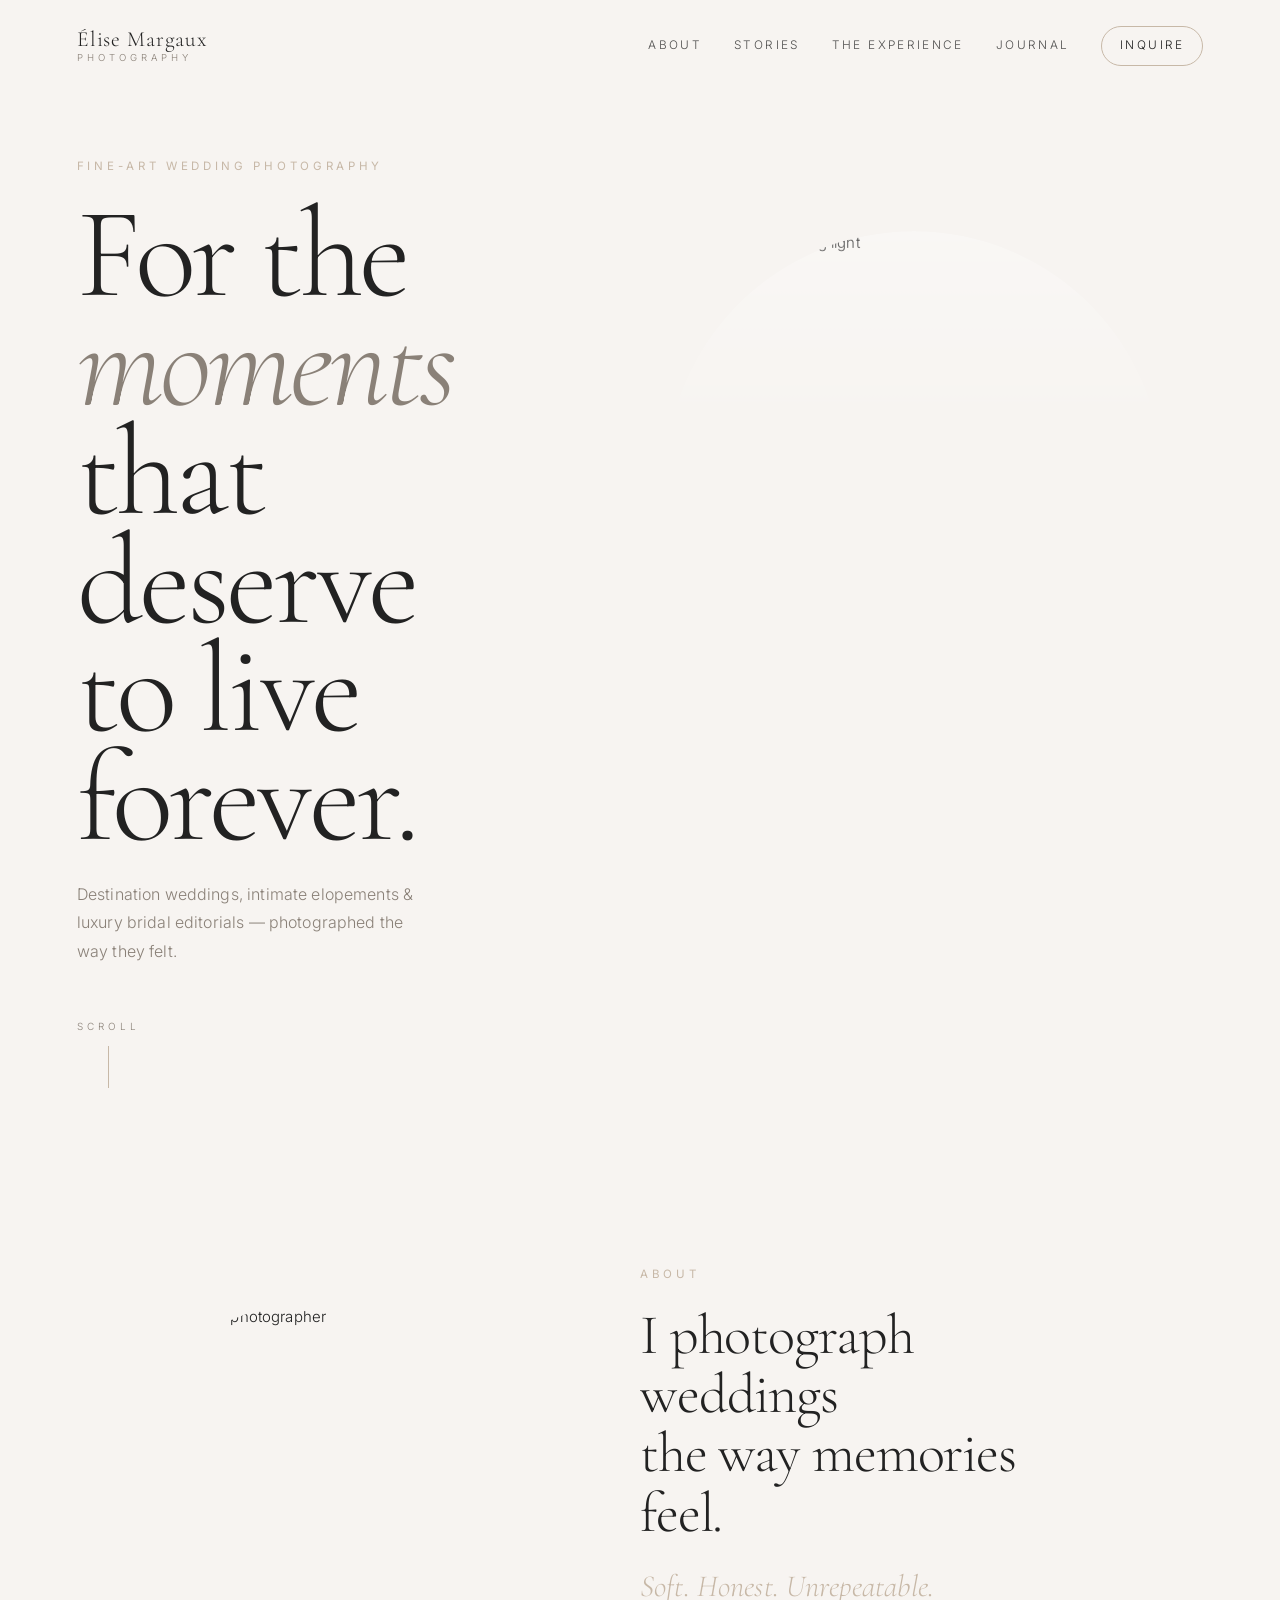
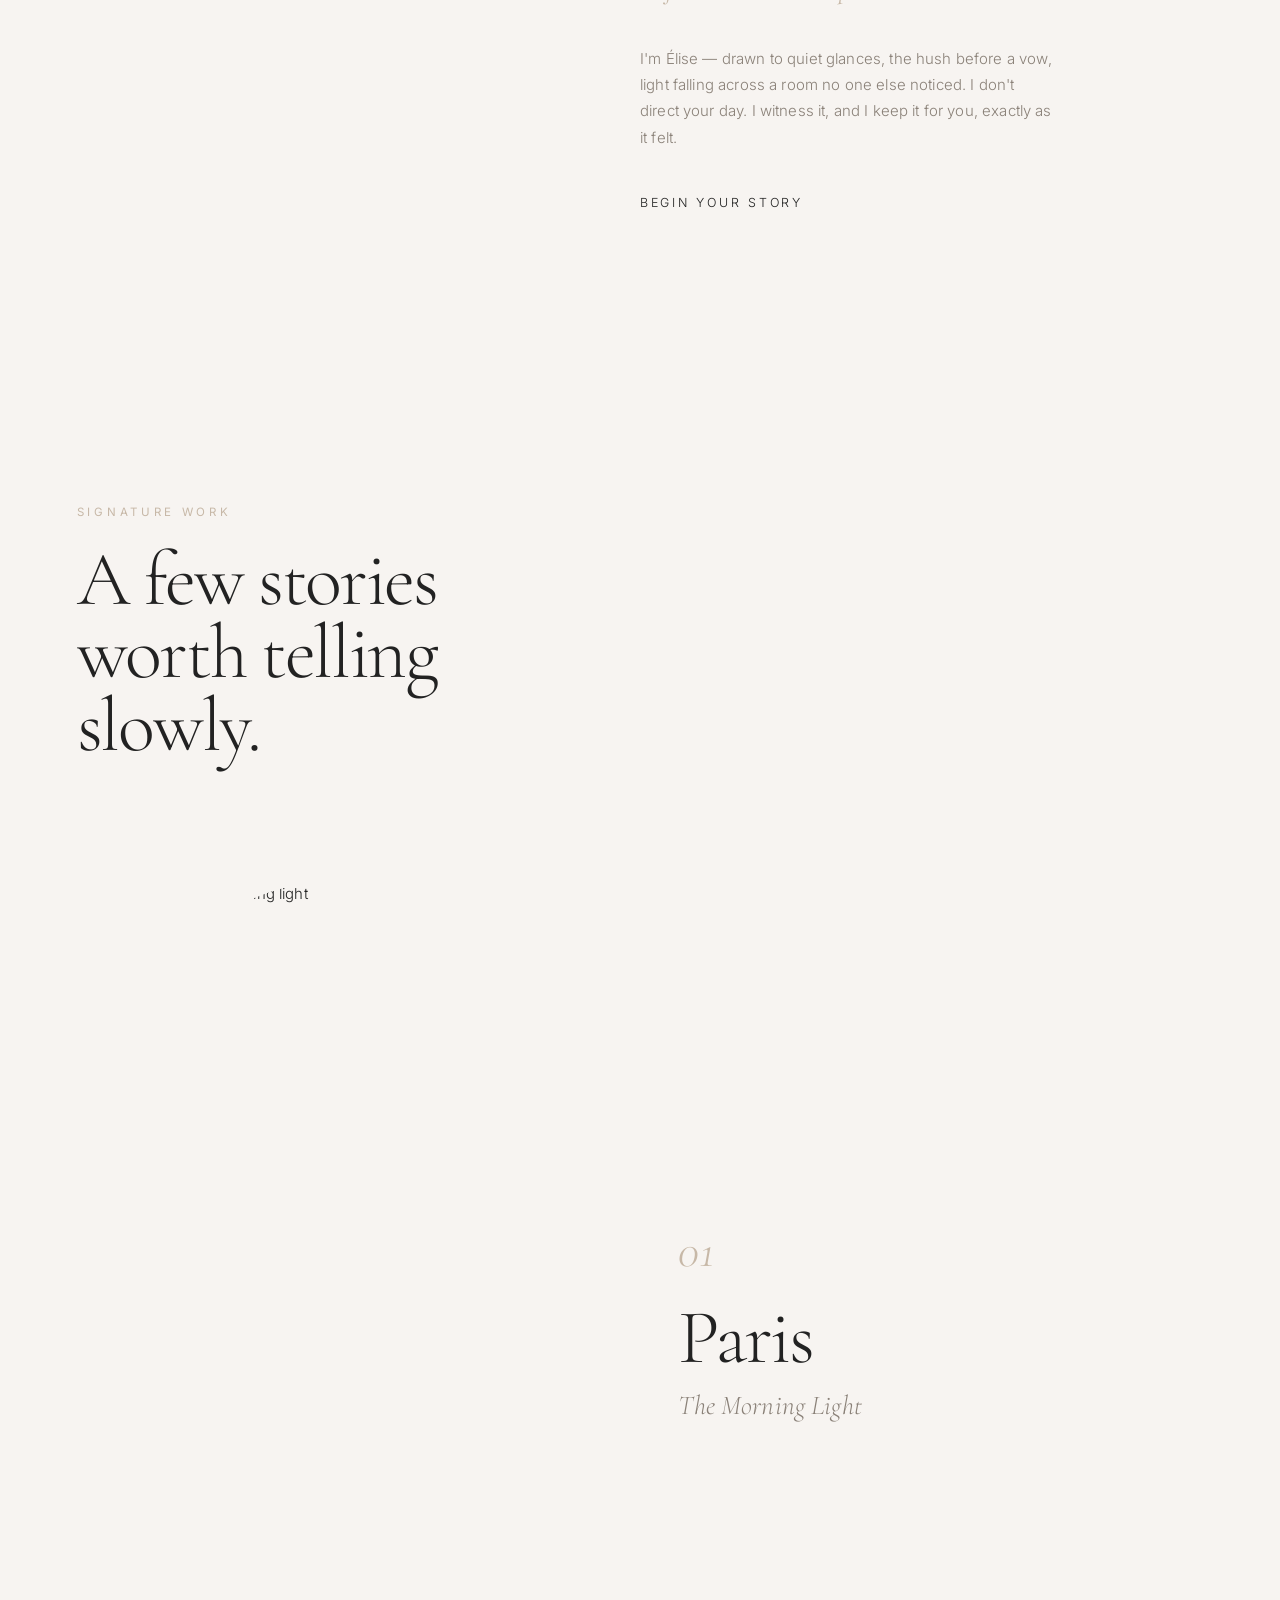
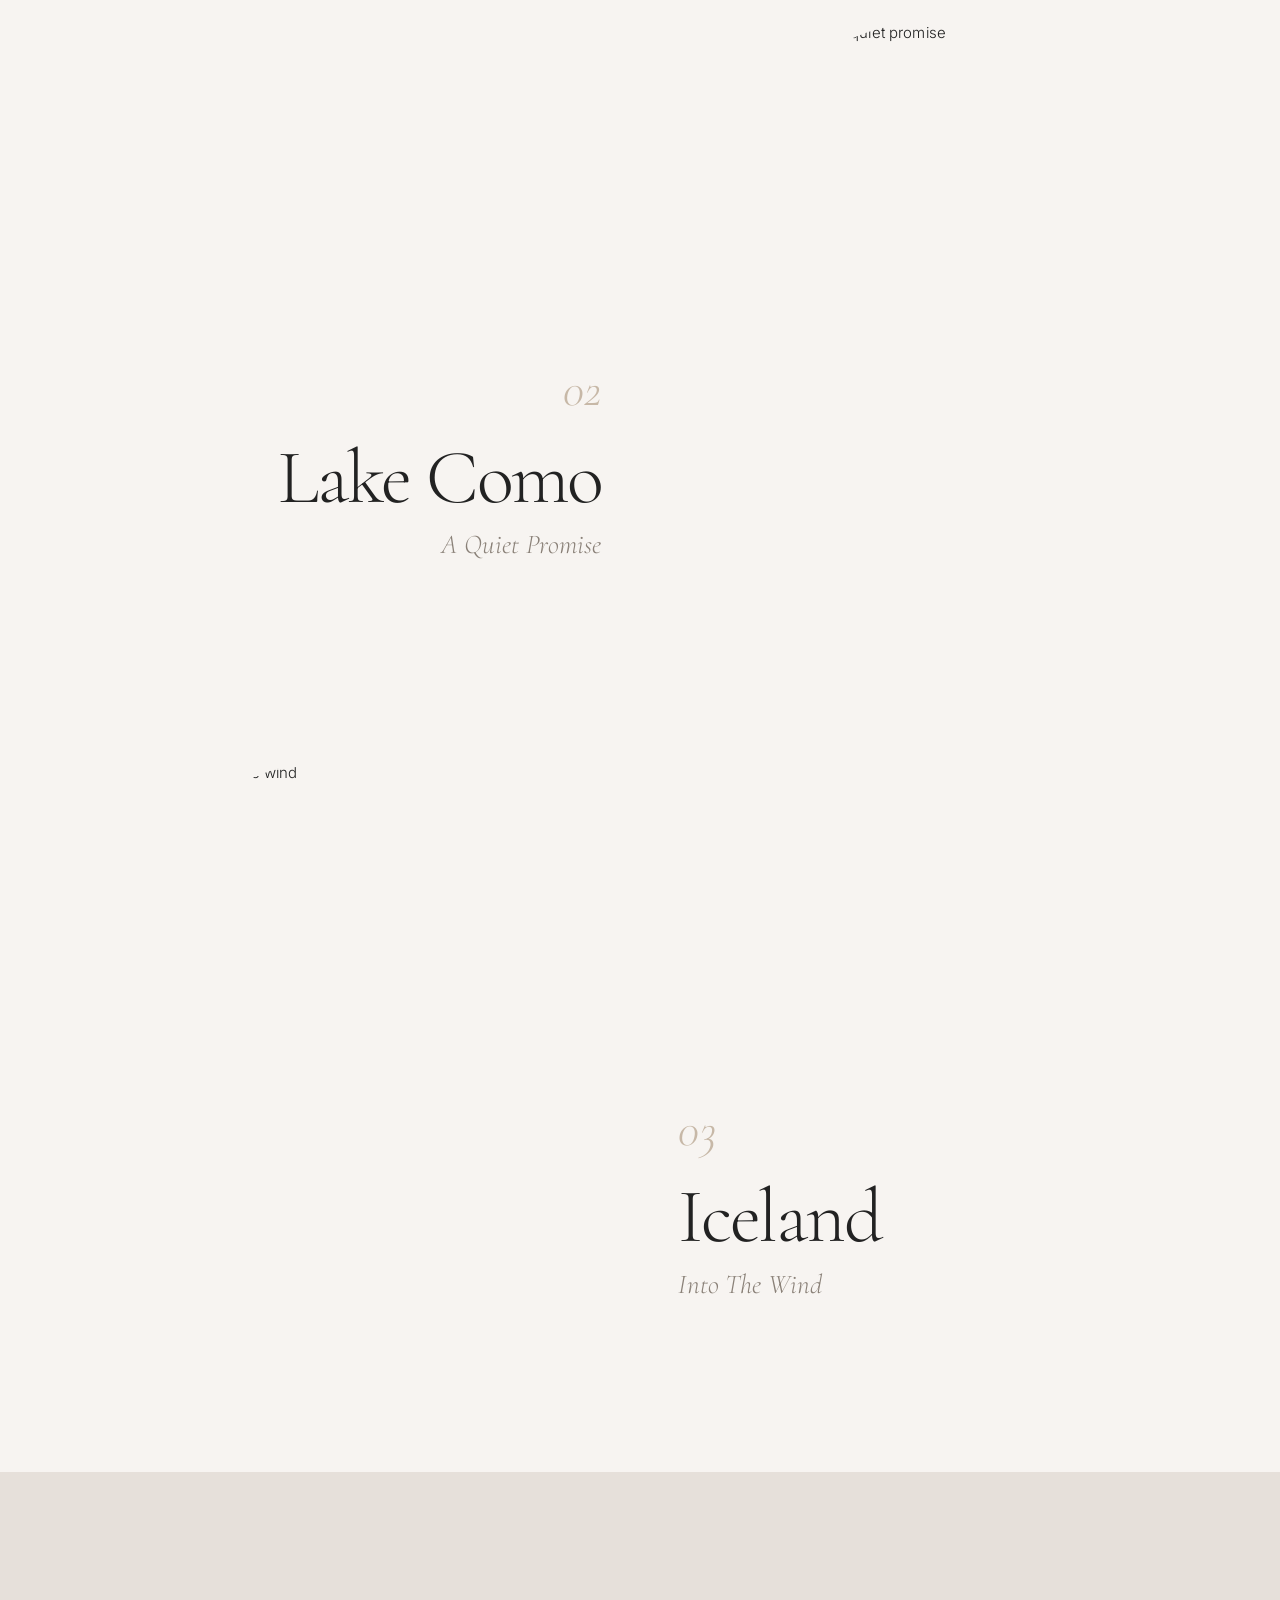
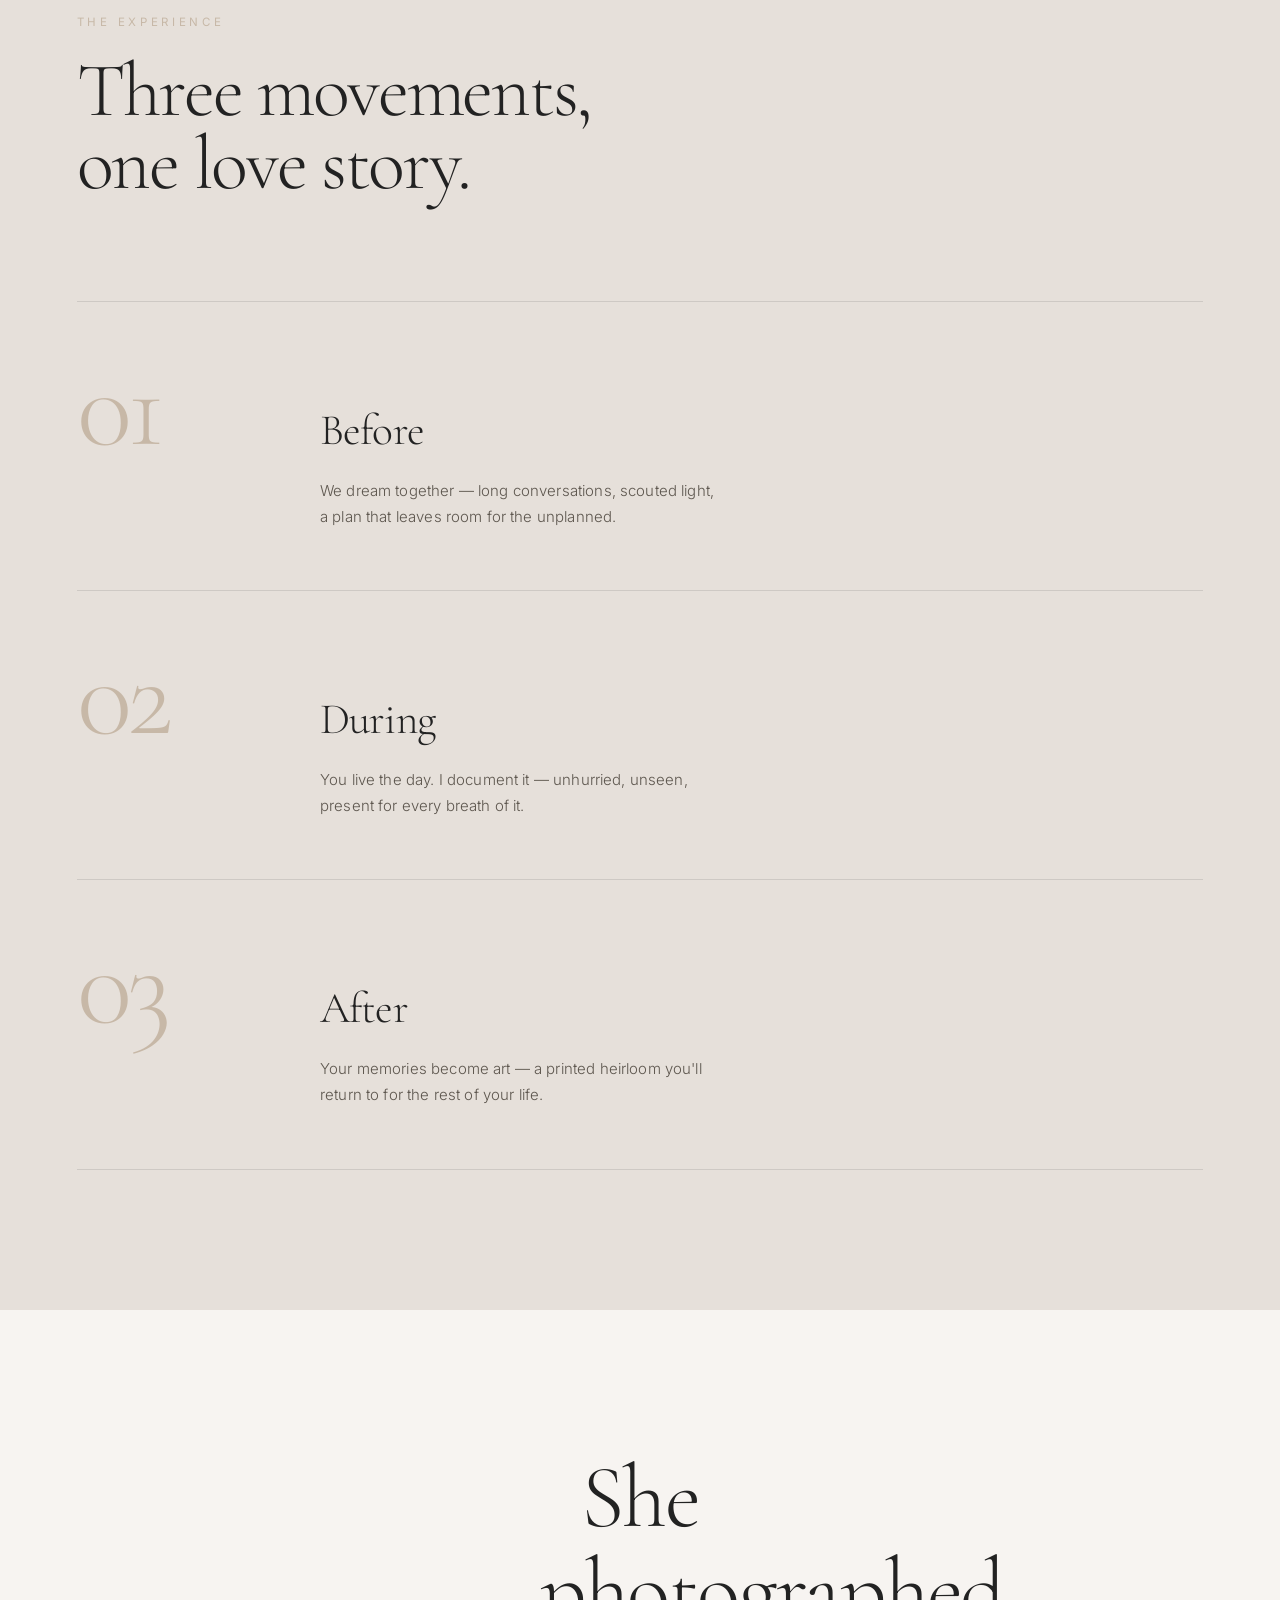
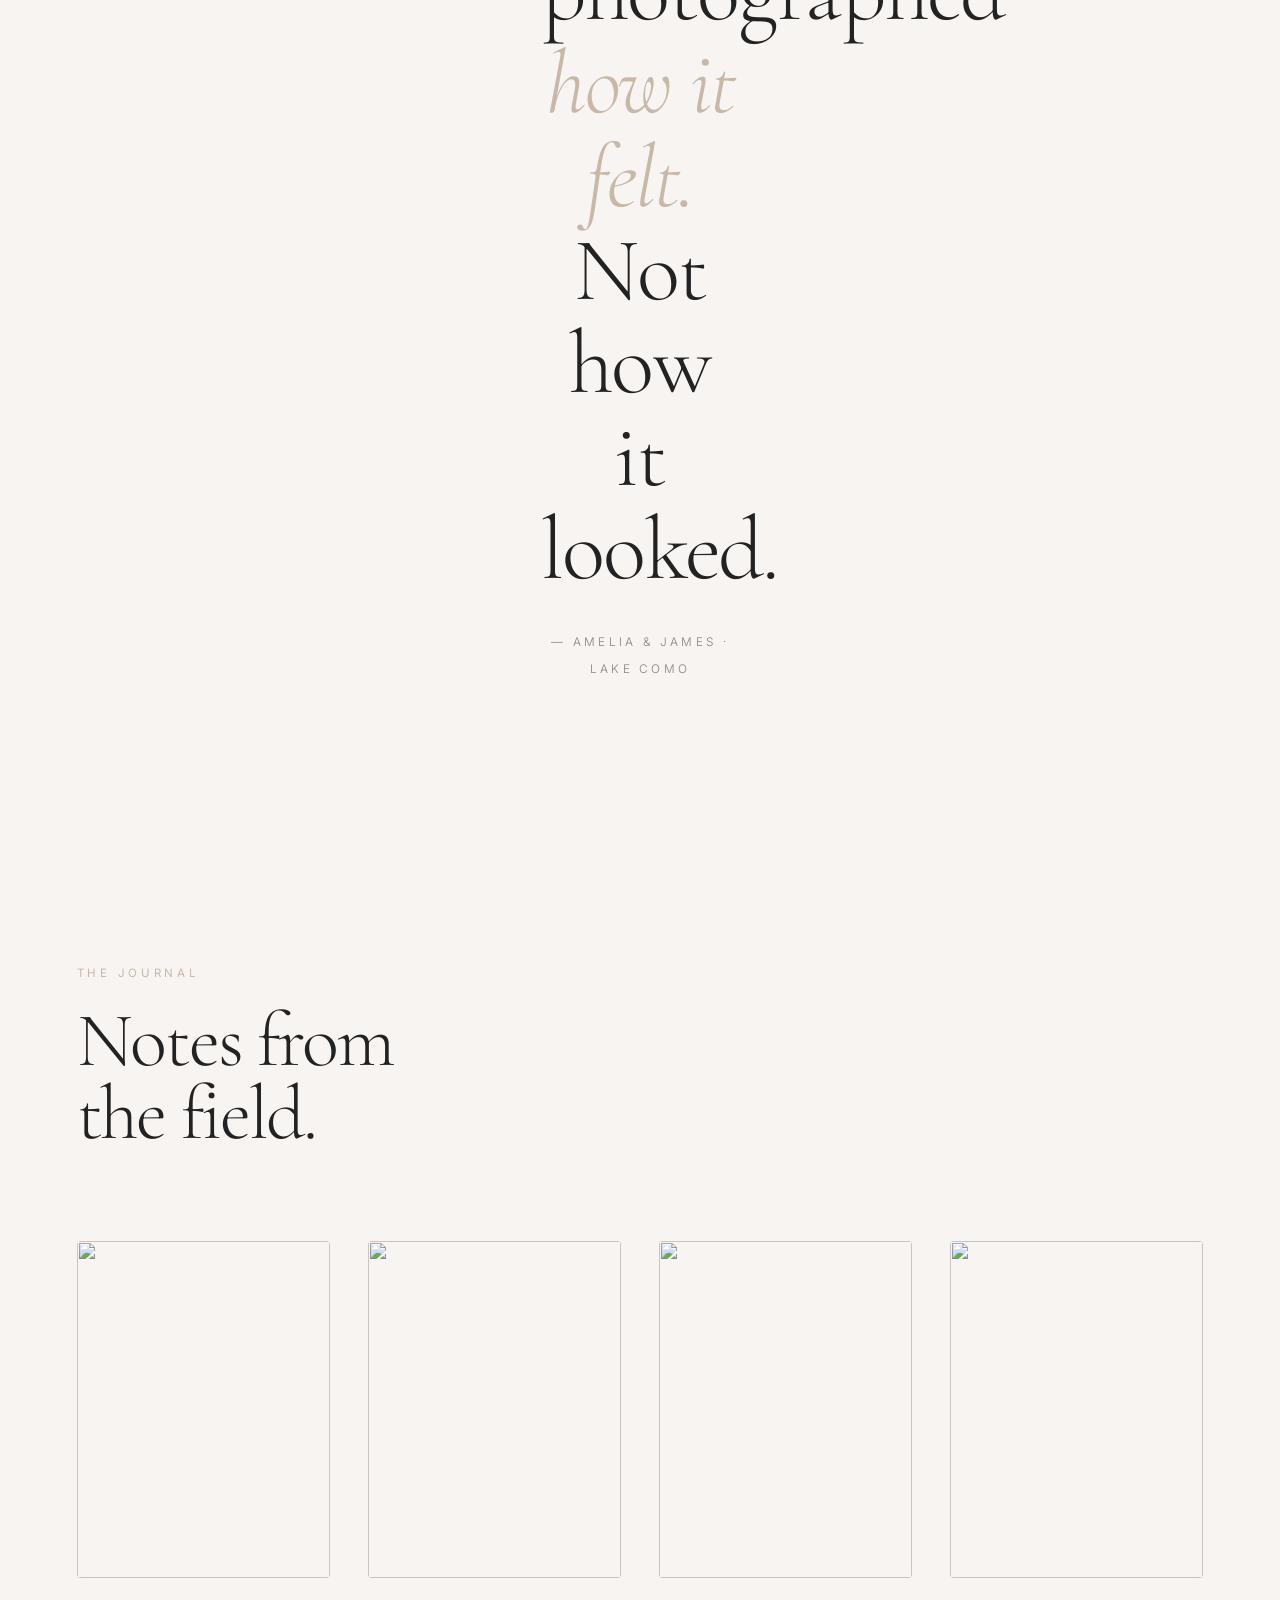
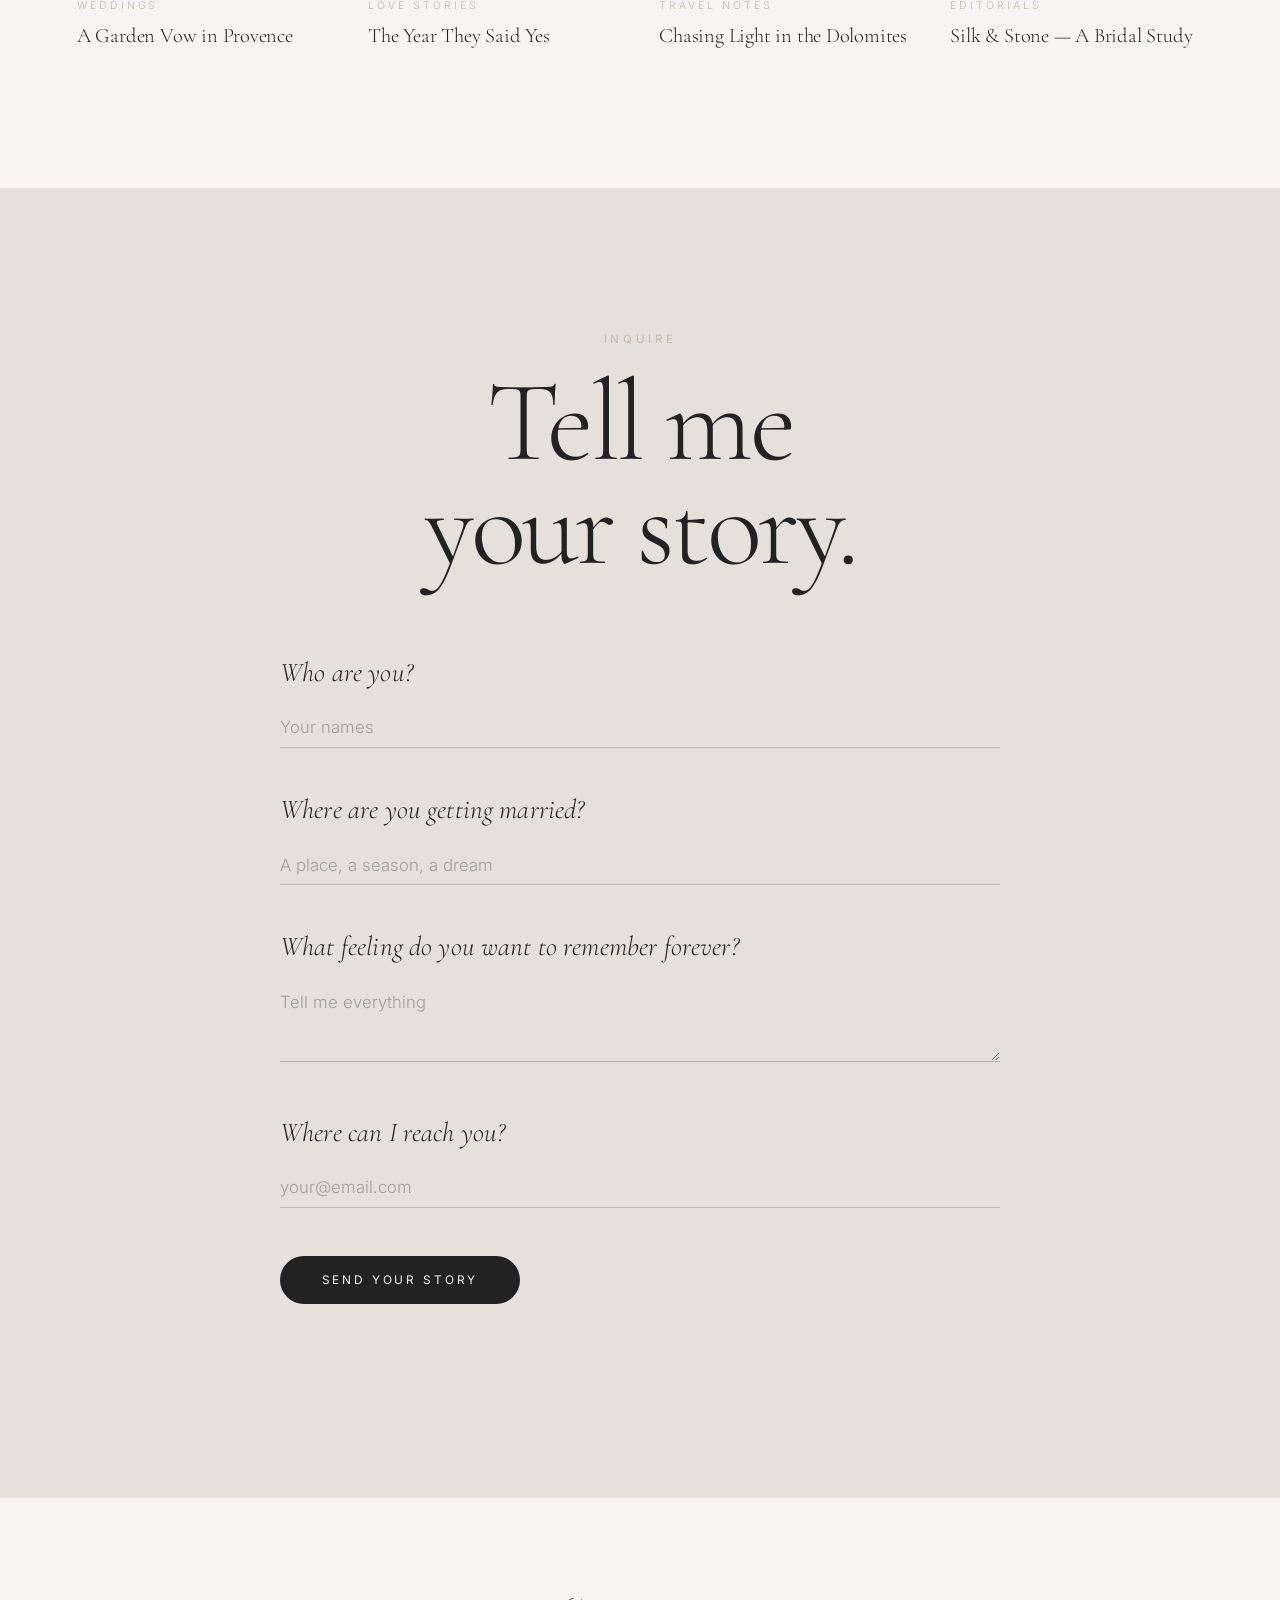
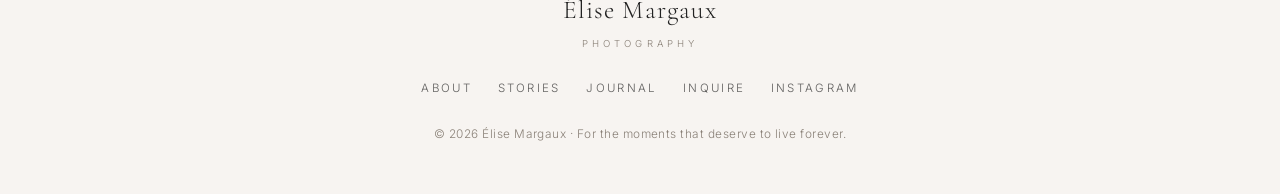
==== commit 09116dbc: "Build Élise Margaux fine-art wedding photography site New single-page editorial experience embodying" ====
--- a/index.html
+++ b/index.html
@@ -1,889 +1,248 @@
 <!DOCTYPE html>
-<html lang="fr">
+<html lang="en">
 <head>
 <meta charset="UTF-8">
 <meta name="viewport" content="width=device-width, initial-scale=1.0">
-<title>La Botte de Paille — Restaurant à Naucelle, Aveyron</title>
-<meta name="description" content="Restaurant La Botte de Paille à Naucelle-Gare (Aveyron). Cuisine fraîche et locale, menu du jour, pâtisseries maison. Christophe vous accueille du lundi au samedi.">
-<meta property="og:title" content="La Botte de Paille — Restaurant à Naucelle">
-<meta property="og:description" content="Cuisine fraîche & locale au cœur du Ségala. Menu du jour, pâtisseries maison, burgers le vendredi soir et samedi midi.">
-<meta property="og:image" content="facade.jpg">
+<title>Élise Margaux — Wedding Photography</title>
+<meta name="description" content="Élise Margaux — fine-art wedding photographer for destination weddings, intimate elopements and luxury bridal editorials. For the moments that deserve to live forever.">
+<meta property="og:title" content="Élise Margaux — Wedding Photography">
+<meta property="og:description" content="For the moments that deserve to live forever.">
 <meta property="og:type" content="website">
-<meta name="theme-color" content="#2A2A2A">
-<link rel="icon" href="data:image/svg+xml,<svg xmlns='http://www.w3.org/2000/svg' viewBox='0 0 100 100'><text y='.9em' font-size='90'>🌾</text></svg>">
+<meta name="theme-color" content="#F7F4F1">
+<link rel="icon" href="data:image/svg+xml,<svg xmlns='http://www.w3.org/2000/svg' viewBox='0 0 100 100'><text y='.9em' font-size='80' font-family='serif' fill='%23222'>É</text></svg>">
 <link rel="preconnect" href="https://fonts.googleapis.com">
-<link href="https://fonts.googleapis.com/css2?family=Playfair+Display:ital,wght@0,400;0,700;1,400&family=Lora:ital,wght@0,400;0,500;1,400&family=DM+Sans:wght@400;500;600&display=swap" rel="stylesheet">
-<style>
-  :root {
-    /* Gold / Sommer — Fassade & warmes Licht */
-    --gold: #B8943E;
-    --gold-light: #D4B96A;
-    --gold-pale: #E8DAAF;
-    --gold-wash: #F2ECDA;
-
-    /* Holz — Kiefer Interieur */
-    --wood: #C9A86C;
-    --wood-light: #DECA9E;
-    --wood-pale: #EDE4D0;
-
-    /* Grautöne — Stühle, Beton, Struktur */
-    --charcoal: #2A2A2A;
-    --gray-dark: #3D3D3D;
-    --gray: #6B6B6B;
-    --gray-light: #9A9A9A;
-    --gray-pale: #D5D3CE;
-
-    /* Neutrale Basis */
-    --cream: #FAFAF6;
-    --cream-warm: #F5F1E8;
-
-    /* Legacy aliases */
-    --wheat: var(--wood-pale);
-    --wheat-light: var(--cream-warm);
-    --wheat-dark: var(--wood-light);
-    --straw: var(--gold);
-    --straw-dark: var(--gold);
-    --earth: var(--charcoal);
-    --earth-light: var(--gray);
-    --sage: var(--gray);
-    --sage-light: var(--gray-light);
-    --terracotta: var(--gold);
-    --terracotta-muted: var(--gold-light);
-  }
-
-  * { margin: 0; padding: 0; box-sizing: border-box; }
-
-  html { scroll-behavior: smooth; }
-
-  body {
-    font-family: 'Lora', Georgia, serif;
-    background: var(--cream);
-    color: var(--charcoal);
-    line-height: 1.7;
-    overflow-x: hidden;
-  }
-
-  /* ── NAV ── */
-  nav {
-    position: fixed; top: 0; width: 100%; z-index: 100;
-    background: rgba(250, 248, 242, 0.95);
-    backdrop-filter: blur(12px);
-    border-bottom: 1px solid var(--wood-pale);
-    transition: box-shadow 0.3s;
-  }
-  nav.scrolled { box-shadow: 0 2px 20px rgba(92, 61, 46, 0.08); }
-  nav .nav-inner {
-    max-width: 1100px; margin: 0 auto;
-    display: flex; align-items: center; justify-content: space-between;
-    padding: 0.8rem 2rem;
-  }
-  nav .brand {
-    font-family: 'Playfair Display', serif;
-    font-size: 1.25rem; font-weight: 700; color: var(--earth);
-    text-decoration: none; letter-spacing: -0.02em;
-  }
-  nav .brand span { color: var(--gold); }
-  nav ul {
-    list-style: none; display: flex; gap: 2rem;
-  }
-  nav ul a {
-    font-family: 'DM Sans', sans-serif;
-    font-size: 0.82rem; font-weight: 500; text-transform: uppercase;
-    letter-spacing: 0.1em; color: var(--earth-light);
-    text-decoration: none; transition: color 0.3s;
-  }
-  nav ul a:hover { color: var(--terracotta); }
-  nav ul a.active { color: var(--terracotta); }
-
-  .cta-phone {
-    display: inline-flex; align-items: center; gap: 0.5rem;
-    font-family: 'DM Sans', sans-serif;
-    font-size: 0.82rem; font-weight: 600;
-    color: var(--earth);
-    background: transparent;
-    padding: 0.55rem 1.2rem;
-    border-radius: 50px;
-    border: 1.5px solid var(--wood-pale);
-    text-decoration: none;
-    transition: all 0.3s;
-  }
-  .cta-phone:hover { background: var(--cream-warm); border-color: var(--gold-light); }
-  .cta-phone svg { width: 14px; height: 14px; color: var(--gold); }
-
-  /* ── HERO ── */
-  .hero {
-    min-height: 100vh;
-    display: flex; align-items: center; justify-content: center;
-    text-align: center;
-    padding: 8rem 2rem 5rem;
-    position: relative;
-    overflow: hidden;
-  }
-  .hero-bg {
-    position: absolute; inset: 0;
-    background: url('facade.jpg') center/cover no-repeat;
-    filter: saturate(1.2) contrast(1.1) brightness(1.05) sepia(0.3) hue-rotate(-10deg);
-  }
-  /* warm golden overlay kills remaining blue/green */
-  .hero::after {
-    content: '';
-    position: absolute; inset: 0;
-    background: rgba(180,140,60,0.15);
-    mix-blend-mode: multiply;
-  }
-  .hero::before {
-    content: '';
-    position: absolute; inset: 0; z-index: 1;
-    background: linear-gradient(
-      to bottom,
-      rgba(35,25,12,0.82) 0%,
-      rgba(35,25,12,0.72) 40%,
-      rgba(35,25,12,0.9) 100%
-    );
-  }
-  .hero-content { position: relative; z-index: 2; max-width: 700px; }
-
-  .hero-badge {
-    display: inline-block;
-    font-family: 'DM Sans', sans-serif;
-    font-size: 0.72rem; font-weight: 600; text-transform: uppercase;
-    letter-spacing: 0.2em; color: var(--wheat-light);
-    border: 1px solid rgba(255,255,255,0.3);
-    padding: 0.4rem 1.2rem; border-radius: 50px;
-    margin-bottom: 2rem;
-    animation: fadeUp 0.8s ease both;
-  }
-
-  .hero h1 {
-    font-family: 'Playfair Display', serif;
-    font-size: clamp(2.8rem, 6vw, 4.5rem);
-    font-weight: 700; line-height: 1.1;
-    color: var(--cream);
-    margin-bottom: 0.3rem;
-    animation: fadeUp 0.8s 0.15s ease both;
-  }
-  .hero h1 em {
-    font-style: italic; color: var(--wood-light);
-    display: block; font-size: 0.55em;
-    margin-top: 0.3rem;
-  }
-
-  .hero-divider {
-    width: 60px; height: 2px;
-    background: var(--gold);
-    margin: 1.5rem auto;
-    animation: fadeUp 0.8s 0.3s ease both;
-  }
-
-  .hero p {
-    font-size: 1.1rem; color: rgba(245,230,200,0.85);
-    max-width: 520px; margin: 0 auto 2.5rem;
-    animation: fadeUp 0.8s 0.4s ease both;
-  }
-
-  .hero-actions {
-    display: flex; gap: 1rem; justify-content: center; flex-wrap: wrap;
-    animation: fadeUp 0.8s 0.55s ease both;
-  }
-  .btn-primary {
-    font-family: 'DM Sans', sans-serif;
-    font-size: 0.88rem; font-weight: 600;
-    color: var(--cream); background: var(--earth);
-    padding: 0.85rem 2rem; border-radius: 50px;
-    text-decoration: none; transition: all 0.3s;
-    border: 2px solid var(--earth);
-  }
-  .btn-primary:hover { background: var(--straw-dark); border-color: var(--straw-dark); transform: translateY(-2px); box-shadow: 0 8px 24px rgba(92,61,46,0.15); }
-  .btn-secondary {
-    font-family: 'DM Sans', sans-serif;
-    font-size: 0.88rem; font-weight: 600;
-    color: var(--cream); background: transparent;
-    padding: 0.85rem 2rem; border-radius: 50px;
-    text-decoration: none; transition: all 0.3s;
-    border: 2px solid rgba(255,255,255,0.4);
-  }
-  .btn-secondary:hover { border-color: rgba(255,255,255,0.7); color: #fff; }
-
-  /* ── SECTIONS ── */
-  section { padding: 5rem 2rem; }
-  .container { max-width: 1100px; margin: 0 auto; }
-
-  .section-label {
-    font-family: 'DM Sans', sans-serif;
-    font-size: 0.72rem; font-weight: 600; text-transform: uppercase;
-    letter-spacing: 0.2em; color: var(--sage);
-    margin-bottom: 0.8rem;
-  }
-  .section-title {
-    font-family: 'Playfair Display', serif;
-    font-size: clamp(1.8rem, 3.5vw, 2.5rem);
-    font-weight: 700; color: var(--earth);
-    margin-bottom: 1rem; line-height: 1.15;
-  }
-
-  /* ── ABOUT ── */
-  .about { background: var(--cream-warm); }
-  .about-grid {
-    display: grid; grid-template-columns: 1fr 1fr; gap: 4rem;
-    align-items: center;
-  }
-  .about-image {
-    aspect-ratio: 4/5; border-radius: 12px; overflow: hidden;
-    position: relative;
-    box-shadow: 0 20px 60px rgba(92,61,46,0.12);
-  }
-  .about-image img {
-    width: 100%; height: 100%; object-fit: cover;
-    transform: scale(1.6);
-    object-position: center 30%;
-    filter: saturate(1.15) contrast(1.05) sepia(0.3) hue-rotate(-12deg) brightness(1.03);
-  }
-  .about-image::after {
-    content: ''; position: absolute; inset: 0;
-    border: 1px solid rgba(201,169,110,0.3);
-    border-radius: 12px;
-  }
-  .about-text p { margin-bottom: 1.2rem; color: var(--earth-light); font-size: 1.02rem; }
-  .about-text p strong { color: var(--earth); }
-
-  .features {
-    display: grid; grid-template-columns: repeat(3, 1fr); gap: 1.2rem;
-    margin-top: 2rem;
-  }
-  .feature {
-    background: var(--cream);
-    padding: 1.2rem;
-    border-radius: 10px;
-    text-align: center;
-    border: 1px solid var(--wheat-dark);
-  }
-  .feature-icon {
-    width: 36px; height: 36px; margin: 0 auto 0.6rem;
-    color: var(--straw-dark);
-  }
-  .feature h4 {
-    font-family: 'DM Sans', sans-serif;
-    font-size: 0.78rem; font-weight: 600;
-    text-transform: uppercase; letter-spacing: 0.08em;
-    color: var(--earth);
-  }
-
-  /* ── PATISSERIE BANNER ── */
-  .patisserie-banner {
-    position: relative;
-    height: 380px;
-    overflow: hidden;
-  }
-  .patisserie-banner img {
-    width: 100%; height: 100%; object-fit: cover;
-    object-position: center 40%;
-    filter: saturate(1.1) contrast(1.05) sepia(0.2) hue-rotate(-8deg);
-  }
-  .patisserie-banner::after {
-    content: '';
-    position: absolute; inset: 0;
-    background: linear-gradient(
-      to right,
-      rgba(42,36,24,0.7) 0%,
-      rgba(42,36,24,0.35) 40%,
-      rgba(42,36,24,0.35) 60%,
-      rgba(42,36,24,0.7) 100%
-    );
-  }
-  .patisserie-banner .banner-text {
-    position: absolute; inset: 0; z-index: 1;
-    display: flex; flex-direction: column;
-    align-items: center; justify-content: center;
-    text-align: center; padding: 2rem;
-  }
-  .patisserie-banner .banner-text-inner {
-    background: rgba(42,36,24,0.65);
-    border: 2px solid var(--gold-pale);
-    border-radius: 4px;
-    padding: 2.2rem 3rem;
-    position: relative;
-  }
-  .patisserie-banner .banner-text-inner::before,
-  .patisserie-banner .banner-text-inner::after {
-    content: '';
-    position: absolute; left: 50%; transform: translateX(-50%);
-    width: 40px; height: 2px;
-    background: var(--gold-light);
-  }
-  .patisserie-banner .banner-text-inner::before { top: -1px; }
-  .patisserie-banner .banner-text-inner::after { bottom: -1px; }
-  .patisserie-banner .banner-text .section-label { color: var(--gold-light); }
-  .patisserie-banner .banner-text h2 {
-    font-family: 'Playfair Display', serif;
-    font-size: clamp(1.6rem, 3vw, 2.2rem);
-    color: var(--cream); font-weight: 700;
-    margin-bottom: 0.5rem;
-  }
-  .patisserie-banner .banner-text p {
-    font-size: 1rem; color: rgba(245,230,200,0.8);
-    max-width: 440px;
-  }
-  @media (max-width: 680px) {
-    .patisserie-banner { height: 280px; }
-  }
-
-  /* ── MENU ── */
-  .menu-section { background: var(--cream); }
-  .menu-header { text-align: center; margin-bottom: 3rem; }
-  .menu-header p { max-width: 500px; margin: 0 auto; color: var(--earth-light); }
-
-  .menu-grid {
-    display: grid; grid-template-columns: repeat(auto-fit, minmax(300px, 1fr));
-    gap: 1.2rem;
-  }
-  .menu-day {
-    background: var(--wheat-light);
-    border-radius: 12px;
-    padding: 1.8rem;
-    border: 1px solid var(--wheat-dark);
-    transition: transform 0.3s, box-shadow 0.3s;
-  }
-  .menu-day:hover {
-    transform: translateY(-3px);
-    box-shadow: 0 12px 32px rgba(92,61,46,0.08);
-  }
-  .menu-day h3 {
-    font-family: 'Playfair Display', serif;
-    font-size: 1.15rem; color: var(--earth);
-    margin-bottom: 0.2rem;
-  }
-  .menu-day .date {
-    font-family: 'DM Sans', sans-serif;
-    font-size: 0.72rem; text-transform: uppercase;
-    letter-spacing: 0.12em; color: var(--straw-dark);
-    margin-bottom: 1rem;
-    padding-bottom: 0.8rem;
-    border-bottom: 1px solid var(--wheat-dark);
-  }
-  .menu-day ul { list-style: none; }
-  .menu-day li {
-    padding: 0.35rem 0;
-    font-size: 0.95rem; color: var(--earth-light);
-    display: flex; align-items: center; gap: 0.6rem;
-  }
-  .menu-day li::before {
-    content: '';
-    width: 4px; height: 4px; border-radius: 50%;
-    background: var(--straw);
-    flex-shrink: 0;
-  }
-  .menu-day li.highlight {
-    font-weight: 500; color: var(--earth);
-    font-style: italic;
-  }
-
-  /* ── INFO / CONTACT ── */
-  .info-section {
-    background:
-      linear-gradient(135deg, var(--charcoal) 0%, var(--gray-dark) 100%);
-    color: var(--cream-warm);
-  }
-  .info-grid {
-    display: grid; grid-template-columns: 1fr 1fr 1fr; gap: 3rem;
-  }
-  .info-block h3 {
-    font-family: 'Playfair Display', serif;
-    font-size: 1.3rem; color: var(--wood-light);
-    margin-bottom: 1rem;
-  }
-  .info-block p, .info-block li {
-    font-size: 0.95rem; color: rgba(250,248,242,0.7);
-    line-height: 1.8;
-  }
-  .info-block ul { list-style: none; }
-  .info-block a {
-    color: var(--wood-light); text-decoration: none;
-    border-bottom: 1px solid rgba(217,196,153,0.3);
-    transition: border-color 0.3s;
-  }
-  .info-block a:hover { border-color: var(--wood-light); }
-
-  .hours-table { width: 100%; }
-  .hours-table td {
-    padding: 0.3rem 0;
-    font-size: 0.95rem;
-    color: rgba(250,248,242,0.6);
-  }
-  .hours-table td:last-child { text-align: right; }
-
-  .social-links {
-    display: flex; gap: 0.8rem; margin-top: 1.2rem;
-  }
-  .social-link {
-    width: 42px; height: 42px;
-    border-radius: 50%;
-    border: 1px solid rgba(255,255,255,0.15);
-    display: flex; align-items: center; justify-content: center;
-    color: var(--wood-light);
-    text-decoration: none;
-    transition: all 0.3s;
-  }
-  .social-link:hover { background: rgba(255,255,255,0.05); border-color: rgba(255,255,255,0.3); }
-  .social-link svg { width: 18px; height: 18px; }
-
-  /* ── MAP ── */
-  .map-section { padding: 0; }
-  .map-section iframe {
-    width: 100%; height: 350px; border: none;
-    filter: saturate(0.9) contrast(1.05) sepia(0.25) hue-rotate(-8deg);
-  }
-
-  /* ── FOOTER ── */
-  footer {
-    background: var(--charcoal);
-    text-align: center;
-    padding: 2rem;
-  }
-  footer p {
-    font-family: 'DM Sans', sans-serif;
-    font-size: 0.78rem; color: rgba(255,255,255,0.3);
-    letter-spacing: 0.05em;
-  }
-
-  /* ── PRICE BADGE ── */
-  .price-badge {
-    display: flex; flex-direction: column; align-items: center;
-    margin-top: 2rem;
-    font-family: 'DM Sans', sans-serif;
-  }
-  .price-badge .price {
-    font-family: 'Playfair Display', serif;
-    font-size: 3rem; font-weight: 700;
-    color: var(--gold);
-    line-height: 1;
-  }
-  .price-badge .price-label {
-    font-size: 0.82rem; font-weight: 500;
-    letter-spacing: 0.12em;
-    color: var(--earth-light);
-    margin-top: 0.3rem;
-    text-transform: uppercase;
-  }
-
-  /* ── SCROLL INDICATOR ── */
-  .scroll-hint {
-    position: absolute; bottom: 2rem; left: 50%;
-    transform: translateX(-50%);
-    z-index: 2;
-    animation: fadeUp 0.8s 0.8s ease both;
-  }
-  .scroll-hint a {
-    display: flex; flex-direction: column; align-items: center; gap: 0.4rem;
-    text-decoration: none;
-    font-family: 'DM Sans', sans-serif;
-    font-size: 0.68rem; font-weight: 500;
-    text-transform: uppercase; letter-spacing: 0.15em;
-    color: rgba(245,230,200,0.5);
-    transition: color 0.3s;
-  }
-  .scroll-hint a:hover { color: rgba(245,230,200,0.8); }
-  .scroll-hint svg {
-    width: 20px; height: 20px;
-    animation: bounce 2s infinite;
-  }
-  @keyframes bounce {
-    0%, 20%, 50%, 80%, 100% { transform: translateY(0); }
-    40% { transform: translateY(6px); }
-    60% { transform: translateY(3px); }
-  }
-
-  /* ── FOOD MOOD STRIP ── */
-  .food-mood {
-    display: grid;
-    grid-template-columns: repeat(3, 1fr);
-    gap: 0.5rem;
-    padding: 1.5rem 2rem;
-    max-width: 700px;
-    margin: 0 auto;
-    background: var(--cream);
-  }
-  .food-mood img {
-    width: 100%; aspect-ratio: 1;
-    object-fit: cover;
-    border-radius: 8px;
-    filter: saturate(1.15) contrast(1.05) sepia(0.15) hue-rotate(-8deg);
-    transition: transform 0.3s, box-shadow 0.3s;
-    box-shadow: 0 4px 12px rgba(92,61,46,0.1);
-  }
-  .food-mood img:hover {
-    transform: scale(1.04);
-    box-shadow: 0 8px 24px rgba(92,61,46,0.18);
-  }
-  @media (max-width: 680px) {
-    .food-mood { padding: 1rem 1rem; gap: 0.4rem; }
-  }
-
-  /* ── SECTION DIVIDER ── */
-  .section-divider {
-    display: flex; align-items: center; justify-content: center;
-    gap: 1rem; padding: 2rem 0;
-  }
-  .section-divider::before,
-  .section-divider::after {
-    content: ''; height: 1px; width: 60px;
-    background: var(--wheat-dark);
-  }
-  .section-divider svg {
-    width: 20px; height: 20px;
-    color: var(--straw);
-  }
-
-  /* ── FLOATING MOBILE CTA ── */
-  .mobile-cta {
-    display: none;
-    position: fixed; bottom: 0.8rem; right: 0.8rem;
-    z-index: 99;
-    background: var(--earth);
-    color: var(--cream);
-    font-family: 'DM Sans', sans-serif;
-    font-size: 0; font-weight: 600;
-    padding: 0.85rem;
-    border-radius: 50%;
-    text-decoration: none;
-    box-shadow: 0 4px 16px rgba(44,36,32,0.4);
-    transition: background 0.3s, transform 0.2s;
-    align-items: center;
-  }
-  .mobile-cta:hover { background: var(--straw-dark); }
-  .mobile-cta svg { width: 22px; height: 22px; }
-  @media (max-width: 680px) {
-    .mobile-cta { display: inline-flex; }
-    footer { padding-bottom: 3.5rem; }
-  }
-
-  /* ── ANIMATIONS ── */
-  @keyframes fadeUp {
-    from { opacity: 0; transform: translateY(24px); }
-    to { opacity: 1; transform: translateY(0); }
-  }
-  .reveal {
-    opacity: 0; transform: translateY(30px);
-    transition: opacity 0.7s ease, transform 0.7s ease;
-  }
-  .reveal.visible { opacity: 1; transform: translateY(0); }
-
-  /* ── MOBILE NAV ── */
-  .hamburger {
-    display: none; background: none; border: none;
-    cursor: pointer; padding: 4px;
-  }
-  .hamburger svg { width: 24px; height: 24px; color: var(--earth); }
-
-  /* ── RESPONSIVE ── */
-  @media (max-width: 900px) {
-    .about-grid { grid-template-columns: 1fr; gap: 2rem; }
-    .info-grid { grid-template-columns: 1fr; gap: 2rem; }
-    .features { grid-template-columns: 1fr 1fr; }
-  }
-  @media (max-width: 680px) {
-    nav .nav-inner { padding: 0.6rem 1rem; }
-    nav .brand { font-size: 1.05rem; }
-    .cta-phone { font-size: 0; padding: 0.5rem; border-radius: 50%; border-color: var(--wood-pale); }
-    .cta-phone svg { width: 16px; height: 16px; }
-    nav ul { display: none; }
-    .hamburger { display: block; }
-    nav ul.open {
-      display: flex; flex-direction: column;
-      position: absolute; top: 100%; left: 0; right: 0;
-      background: var(--cream);
-      padding: 1.5rem 2rem;
-      border-bottom: 1px solid var(--wheat-dark);
-      gap: 1rem;
-    }
-    .hero { min-height: 85vh; padding: 5rem 1.2rem 3rem; }
-    .hero h1 { font-size: 2.2rem; }
-    .hero p { font-size: 0.92rem; margin-bottom: 1.5rem; }
-    .hero-badge { margin-bottom: 1.2rem; font-size: 0.65rem; }
-    .hero-divider { margin: 1rem auto; }
-    .hero-actions { gap: 0.6rem; }
-    .btn-primary, .btn-secondary { font-size: 0.82rem; padding: 0.7rem 1.5rem; }
-    .scroll-hint { display: none; }
-    .features { grid-template-columns: repeat(3, 1fr); gap: 0.6rem; }
-    .feature { padding: 0.8rem 0.5rem; }
-    .feature h4 { font-size: 0.65rem; }
-    .menu-grid { grid-template-columns: 1fr; }
-    section { padding: 3rem 1.2rem; }
-    .patisserie-banner { height: 240px; }
-    .patisserie-banner .banner-text-inner { padding: 1.5rem 1.2rem; }
-    .patisserie-banner .banner-text h2 { font-size: 1.3rem; }
-    .patisserie-banner .banner-text p { font-size: 0.85rem; }
-  }
-</style>
+<link rel="preconnect" href="https://fonts.gstatic.com" crossorigin>
+<link href="https://fonts.googleapis.com/css2?family=Cormorant+Garamond:ital,wght@0,300;0,400;0,500;1,300;1,400&family=Inter:wght@300;400;500&display=swap" rel="stylesheet">
+<link rel="preconnect" href="https://images.unsplash.com">
+<link rel="stylesheet" href="styles.css">
 </head>
 <body>
 
-<!-- NAV -->
-<nav id="nav">
-  <div class="nav-inner">
-    <a href="#" class="brand">La Botte <span>de Paille</span></a>
-    <ul id="navLinks">
-      <li><a href="#about">Notre histoire</a></li>
-      <li><a href="#menu">La carte</a></li>
-      <li><a href="#contact">Contact</a></li>
-    </ul>
-    <a href="tel:0618471960" class="cta-phone">
-      <svg viewBox="0 0 24 24" fill="none" stroke="currentColor" stroke-width="2" stroke-linecap="round" stroke-linejoin="round"><path d="M22 16.92v3a2 2 0 0 1-2.18 2 19.79 19.79 0 0 1-8.63-3.07 19.5 19.5 0 0 1-6-6A19.79 19.79 0 0 1 2.12 4.18 2 2 0 0 1 4.11 2h3a2 2 0 0 1 2 1.72c.127.96.361 1.903.7 2.81a2 2 0 0 1-.45 2.11L8.09 9.91a16 16 0 0 0 6 6l1.27-1.27a2 2 0 0 1 2.11-.45c.907.339 1.85.573 2.81.7A2 2 0 0 1 22 16.92z"/></svg>
-      06 18 47 19 60
-    </a>
-    <button class="hamburger" onclick="document.getElementById('navLinks').classList.toggle('open')" aria-label="Menu">
-      <svg viewBox="0 0 24 24" fill="none" stroke="currentColor" stroke-width="2"><line x1="3" y1="6" x2="21" y2="6"/><line x1="3" y1="12" x2="21" y2="12"/><line x1="3" y1="18" x2="21" y2="18"/></svg>
-    </button>
+<div class="cursor" aria-hidden="true"></div>
+
+<!-- ───────────────────────── HEADER ───────────────────────── -->
+<header class="site-header" id="header">
+  <a class="brand" href="#top">
+    <span class="brand-name">Élise Margaux</span>
+    <span class="brand-sub">Photography</span>
+  </a>
+  <nav class="nav" aria-label="Primary">
+    <a href="#about">About</a>
+    <a href="#work">Stories</a>
+    <a href="#experience">The Experience</a>
+    <a href="#journal">Journal</a>
+    <a href="#contact" class="nav-cta">Inquire</a>
+  </nav>
+</header>
+
+<main id="top">
+
+  <!-- ───────────────────────── HERO ───────────────────────── -->
+  <section class="hero" id="hero">
+    <div class="hero-type reveal">
+      <p class="eyebrow">Fine-art wedding photography</p>
+      <h1 class="hero-title">
+        <span>For the</span>
+        <span class="italic">moments</span>
+        <span>that deserve</span>
+        <span>to live forever.</span>
+      </h1>
+      <p class="hero-lede">Destination weddings, intimate elopements &amp; luxury bridal editorials — photographed the way they felt.</p>
+    </div>
+    <figure class="hero-image arch reveal">
+      <span class="veil" aria-hidden="true"></span>
+      <img src="https://images.unsplash.com/photo-1537633552985-df8429e8048b?auto=format&fit=crop&w=1100&q=80"
+           alt="Bride in soft morning light" loading="eager" data-parallax="0.06">
+    </figure>
+    <span class="scroll-hint" aria-hidden="true">Scroll</span>
+  </section>
+
+  <!-- ───────────────────────── ABOUT ───────────────────────── -->
+  <section class="about" id="about">
+    <figure class="about-image arch reveal">
+      <img src="https://images.unsplash.com/photo-1583939003579-730e3918a45a?auto=format&fit=crop&w=1000&q=80"
+           alt="Portrait of the photographer" loading="lazy" data-hover-zoom>
+    </figure>
+    <div class="about-copy">
+      <p class="section-label reveal">About</p>
+      <h2 class="statement reveal">
+        I photograph weddings<br>
+        the way memories feel.
+      </h2>
+      <p class="statement-soft reveal"><em>Soft. Honest. Unrepeatable.</em></p>
+      <p class="prose reveal">
+        I'm Élise — drawn to quiet glances, the hush before a vow, light falling
+        across a room no one else noticed. I don't direct your day. I witness it,
+        and I keep it for you, exactly as it felt.
+      </p>
+      <a class="link-line reveal" href="#contact">Begin your story</a>
+    </div>
+  </section>
+
+  <!-- ───────────────────────── SIGNATURE WORK ───────────────────────── -->
+  <section class="work" id="work">
+    <header class="work-head">
+      <p class="section-label reveal">Signature work</p>
+      <h2 class="work-title reveal">A few stories<br>worth telling slowly.</h2>
+    </header>
+
+    <ol class="stories">
+      <li class="story reveal">
+        <figure class="story-image arch">
+          <img src="https://images.unsplash.com/photo-1519741497674-611481863552?auto=format&fit=crop&w=1100&q=80"
+               alt="Paris — the morning light" loading="lazy" data-hover-zoom>
+        </figure>
+        <div class="story-meta">
+          <span class="story-index">01</span>
+          <h3 class="story-place">Paris</h3>
+          <p class="story-name">The Morning Light</p>
+        </div>
+      </li>
+
+      <li class="story story--offset reveal">
+        <figure class="story-image arch">
+          <img src="https://images.unsplash.com/photo-1469371670807-013ccf25f16a?auto=format&fit=crop&w=1100&q=80"
+               alt="Lake Como — a quiet promise" loading="lazy" data-hover-zoom>
+        </figure>
+        <div class="story-meta">
+          <span class="story-index">02</span>
+          <h3 class="story-place">Lake Como</h3>
+          <p class="story-name">A Quiet Promise</p>
+        </div>
+      </li>
+
+      <li class="story reveal">
+        <figure class="story-image arch">
+          <img src="https://images.unsplash.com/photo-1594463750939-ebb28c3f7f75?auto=format&fit=crop&w=1100&q=80"
+               alt="Iceland — into the wind" loading="lazy" data-hover-zoom>
+        </figure>
+        <div class="story-meta">
+          <span class="story-index">03</span>
+          <h3 class="story-place">Iceland</h3>
+          <p class="story-name">Into The Wind</p>
+        </div>
+      </li>
+    </ol>
+  </section>
+
+  <!-- ───────────────────────── THE EXPERIENCE ───────────────────────── -->
+  <section class="experience" id="experience">
+    <header class="exp-head">
+      <p class="section-label reveal">The experience</p>
+      <h2 class="exp-title reveal">Three movements,<br>one love story.</h2>
+    </header>
+    <ol class="timeline">
+      <li class="phase reveal">
+        <span class="phase-no">01</span>
+        <div class="phase-body">
+          <h3>Before</h3>
+          <p>We dream together — long conversations, scouted light, a plan that
+             leaves room for the unplanned.</p>
+        </div>
+      </li>
+      <li class="phase reveal">
+        <span class="phase-no">02</span>
+        <div class="phase-body">
+          <h3>During</h3>
+          <p>You live the day. I document it — unhurried, unseen, present for
+             every breath of it.</p>
+        </div>
+      </li>
+      <li class="phase reveal">
+        <span class="phase-no">03</span>
+        <div class="phase-body">
+          <h3>After</h3>
+          <p>Your memories become art — a printed heirloom you'll return to for
+             the rest of your life.</p>
+        </div>
+      </li>
+    </ol>
+  </section>
+
+  <!-- ───────────────────────── TESTIMONIAL ───────────────────────── -->
+  <section class="testimonial" id="testimonial">
+    <blockquote class="reveal">
+      <p class="quote">She photographed<br><span class="italic">how it felt.</span><br>Not how it looked.</p>
+      <cite>— Amelia &amp; James · Lake Como</cite>
+    </blockquote>
+  </section>
+
+  <!-- ───────────────────────── JOURNAL ───────────────────────── -->
+  <section class="journal" id="journal">
+    <header class="journal-head">
+      <p class="section-label reveal">The journal</p>
+      <h2 class="journal-title reveal">Notes from<br>the field.</h2>
+    </header>
+    <div class="journal-grid">
+      <article class="post reveal">
+        <figure class="post-image"><img src="https://images.unsplash.com/photo-1606800052052-a08af7148866?auto=format&fit=crop&w=900&q=80" alt="" loading="lazy" data-hover-zoom></figure>
+        <p class="post-cat">Weddings</p>
+        <h3 class="post-title">A Garden Vow in Provence</h3>
+      </article>
+      <article class="post reveal">
+        <figure class="post-image"><img src="https://images.unsplash.com/photo-1465495976277-4387d4b0b4c6?auto=format&fit=crop&w=900&q=80" alt="" loading="lazy" data-hover-zoom></figure>
+        <p class="post-cat">Love Stories</p>
+        <h3 class="post-title">The Year They Said Yes</h3>
+      </article>
+      <article class="post reveal">
+        <figure class="post-image"><img src="https://images.unsplash.com/photo-1525258946800-98cfd641d0de?auto=format&fit=crop&w=900&q=80" alt="" loading="lazy" data-hover-zoom></figure>
+        <p class="post-cat">Travel Notes</p>
+        <h3 class="post-title">Chasing Light in the Dolomites</h3>
+      </article>
+      <article class="post reveal">
+        <figure class="post-image"><img src="https://images.unsplash.com/photo-1511285560929-80b456fea0bc?auto=format&fit=crop&w=900&q=80" alt="" loading="lazy" data-hover-zoom></figure>
+        <p class="post-cat">Editorials</p>
+        <h3 class="post-title">Silk &amp; Stone — A Bridal Study</h3>
+      </article>
+    </div>
+  </section>
+
+  <!-- ───────────────────────── CONTACT ───────────────────────── -->
+  <section class="contact" id="contact">
+    <div class="contact-inner">
+      <p class="section-label reveal">Inquire</p>
+      <h2 class="contact-title reveal">Tell me<br>your story.</h2>
+      <form class="contact-form reveal" novalidate>
+        <label class="field">
+          <span>Who are you?</span>
+          <input type="text" name="who" autocomplete="name" placeholder="Your names">
+        </label>
+        <label class="field">
+          <span>Where are you getting married?</span>
+          <input type="text" name="where" placeholder="A place, a season, a dream">
+        </label>
+        <label class="field">
+          <span>What feeling do you want to remember forever?</span>
+          <textarea name="feeling" rows="3" placeholder="Tell me everything"></textarea>
+        </label>
+        <label class="field field--inline">
+          <span>Where can I reach you?</span>
+          <input type="email" name="email" autocomplete="email" placeholder="your@email.com">
+        </label>
+        <button type="submit" class="submit">Send your story</button>
+        <p class="form-note" aria-live="polite"></p>
+      </form>
+    </div>
+  </section>
+
+</main>
+
+<!-- ───────────────────────── FOOTER ───────────────────────── -->
+<footer class="site-footer">
+  <div class="footer-brand">
+    <span class="brand-name">Élise Margaux</span>
+    <span class="brand-sub">Photography</span>
   </div>
-</nav>
-
-<!-- HERO -->
-<section class="hero">
-  <div class="hero-bg"></div>
-  <div class="hero-content">
-    <div class="hero-badge">Naucelle · Aveyron · Ségala</div>
-    <h1>La Botte de Paille <em>Cuisine fraîche & locale</em></h1>
-    <div class="hero-divider"></div>
-    <p>Prenez un siège, installez-vous à votre aise. Christophe vous propose des menus du jour travaillés avec des produits frais et locaux. Pâtisseries maison.</p>
-    <div class="hero-actions">
-      <a href="tel:0618471960" class="btn-primary">Réserver · 06 18 47 19 60</a>
-      <a href="#menu" class="btn-secondary">Voir la carte</a>
-    </div>
-    <div class="scroll-hint">
-      <a href="#about">
-        Découvrir
-        <svg viewBox="0 0 24 24" fill="none" stroke="currentColor" stroke-width="2" stroke-linecap="round" stroke-linejoin="round"><polyline points="6 9 12 15 18 9"/></svg>
-      </a>
-    </div>
-  </div>
-</section>
-
-<!-- ABOUT -->
-<section class="about" id="about">
-  <div class="container">
-    <div class="about-grid">
-      <div class="about-image reveal">
-        <img src="team.jpg" alt="L'équipe de La Botte de Paille" loading="lazy">
-      </div>
-      <div class="about-text reveal">
-        <div class="section-label">Notre histoire</div>
-        <h2 class="section-title">Un cadre chaleureux<br>et convivial</h2>
-        <p><strong>Christophe</strong> vous accueille dans un espace où les produits frais et locaux sont à l'honneur. Chaque jour, un nouveau menu travaillé avec soin, des pâtisseries entièrement faites maison.</p>
-        <p>La complémentarité avec le <strong>magasin de producteurs</strong> voisin vous permet de découvrir toute la richesse du terroir aveyronnais que Christophe cuisine pour vous.</p>
-        <p>Burgers traditionnels à la carte le vendredi soir et le samedi midi.</p>
-        <div class="features">
-          <div class="feature">
-            <svg class="feature-icon" viewBox="0 0 24 24" fill="none" stroke="currentColor" stroke-width="1.5" stroke-linecap="round" stroke-linejoin="round"><path d="M11 20A7 7 0 0 1 9.8 6.9C15.5 4.9 17 3.5 17 3.5s1.5 2.5-.5 6.5c2-.5 4 0 4 0s-1 3.5-5.5 5c0 2-1 3-1 3"/><path d="M7 17c-2-1-3-4-3-6"/></svg>
-            <h4>Produits locaux</h4>
-          </div>
-          <div class="feature">
-            <svg class="feature-icon" viewBox="0 0 24 24" fill="none" stroke="currentColor" stroke-width="1.5" stroke-linecap="round" stroke-linejoin="round"><path d="M6 13.87A4 4 0 0 1 7.41 6a5.11 5.11 0 0 1 1.05-1.54 5 5 0 0 1 7.08 0A5.11 5.11 0 0 1 16.59 6 4 4 0 0 1 18 13.87V21H6z"/><line x1="6" y1="17" x2="18" y2="17"/></svg>
-            <h4>Fait maison</h4>
-          </div>
-          <div class="feature">
-            <svg class="feature-icon" viewBox="0 0 24 24" fill="none" stroke="currentColor" stroke-width="1.5" stroke-linecap="round" stroke-linejoin="round"><path d="M6 2L3 6v14a2 2 0 0 0 2 2h14a2 2 0 0 0 2-2V6l-3-4z"/><line x1="3" y1="6" x2="21" y2="6"/><path d="M16 10a4 4 0 0 1-8 0"/></svg>
-            <h4>À emporter</h4>
-          </div>
-        </div>
-      </div>
-    </div>
-  </div>
-</section>
-
-<!-- FOOD MOOD STRIP -->
-<div class="food-mood reveal">
-  <img src="https://images.unsplash.com/photo-1504674900247-0877df9cc836?w=400&h=400&fit=crop&crop=center" alt="Plat appétissant" loading="lazy">
-  <img src="https://images.unsplash.com/photo-1414235077428-338989a2e8c0?w=400&h=400&fit=crop&crop=center" alt="Assiette gastronomique" loading="lazy">
-  <img src="https://images.unsplash.com/photo-1551024506-0bccd828d307?w=400&h=400&fit=crop&crop=center" alt="Pâtisserie artisanale" loading="lazy">
-</div>
-
-<!-- PATISSERIE -->
-<div class="patisserie-banner">
-  <img src="patisserie.jpg" alt="Pâtisseries maison de La Botte de Paille" loading="lazy">
-  <div class="banner-text">
-    <div class="banner-text-inner">
-      <div class="section-label">100% fait maison</div>
-      <h2>Nos pâtisseries artisanales</h2>
-      <p>Toutes nos pâtisseries sont élaborées sur place avec des produits frais du terroir aveyronnais.</p>
-    </div>
-  </div>
-</div>
-
-<!-- MENU -->
-<section class="menu-section" id="menu">
-  <div class="container">
-    <div class="menu-header reveal">
-      <div class="section-label">Menu de la semaine</div>
-      <h2 class="section-title">Le menu du jour</h2>
-      <p>Exemple de semaine — le menu change chaque jour selon les arrivages et la saison.</p>
-      <div class="price-badge">
-        <span class="price">14€</span>
-        <span class="price-label">Entrée · Plat · Fromage · Dessert</span>
-      </div>
-    </div>
-    <div class="menu-grid">
-      <div class="menu-day reveal">
-        <h3>Lundi</h3>
-        <ul>
-          <li>Charcuterie</li>
-          <li class="highlight">Paupiette à la crème, coquillettes</li>
-          <li>Fromage</li>
-          <li>Dessert du jour</li>
-        </ul>
-      </div>
-      <div class="menu-day reveal">
-        <h3>Mardi</h3>
-        <ul>
-          <li>Salade composée</li>
-          <li class="highlight">Sauté de dinde à la tomate, riz</li>
-          <li>Fromage</li>
-          <li>Dessert du jour</li>
-        </ul>
-      </div>
-      <div class="menu-day reveal">
-        <h3>Mercredi</h3>
-        <ul>
-          <li>Bruschetta fraîcheur</li>
-          <li class="highlight">Brandade de morue</li>
-          <li>Fromage</li>
-          <li>Dessert du jour</li>
-        </ul>
-      </div>
-      <div class="menu-day reveal">
-        <h3>Jeudi</h3>
-        <ul>
-          <li>Salade de pâtes</li>
-          <li class="highlight">Manchon de canard, haricots verts</li>
-          <li>Fromage</li>
-          <li>Dessert du jour</li>
-        </ul>
-      </div>
-      <div class="menu-day reveal">
-        <h3>Vendredi</h3>
-        <ul>
-          <li>Charcuterie</li>
-          <li class="highlight">Légumes farcis</li>
-          <li>Fromage</li>
-          <li>Dessert du jour</li>
-        </ul>
-      </div>
-    </div>
-  </div>
-</section>
-
-<!-- FOOD MOOD STRIP 2 -->
-<div class="food-mood reveal">
-  <img src="https://images.unsplash.com/photo-1568901346375-23c9450c58cd?w=400&h=400&fit=crop&crop=center" alt="Burger artisanal" loading="lazy">
-  <img src="https://images.unsplash.com/photo-1482049016688-2d3e1b311543?w=400&h=400&fit=crop&crop=center" alt="Plat raffiné" loading="lazy">
-  <img src="https://images.unsplash.com/photo-1563729784474-d77dbb933a9e?w=400&h=400&fit=crop&crop=center" alt="Gâteau maison" loading="lazy">
-</div>
-
-<!-- CONTACT / INFO -->
-<section class="info-section" id="contact">
-  <div class="container">
-    <div class="info-grid">
-      <div class="info-block reveal">
-        <h3>Nous trouver</h3>
-        <p>
-          Z.I. de l'Issart<br>
-          Naucelle-Gare<br>
-          12800 Naucelle<br>
-          Aveyron, Occitanie
-        </p>
-        <p style="margin-top:1rem;">
-          <a href="tel:0618471960">06 18 47 19 60</a>
-        </p>
-      </div>
-      <div class="info-block reveal">
-        <h3>Horaires</h3>
-        <table class="hours-table">
-          <tr><td>Lundi – Vendredi</td><td>7h – 14h</td></tr>
-          <tr><td>Vendredi soir</td><td>Burgers</td></tr>
-          <tr><td>Samedi midi</td><td>Burgers</td></tr>
-          <tr><td>Samedi soir</td><td>Fermé</td></tr>
-          <tr><td>Dimanche</td><td>Fermé</td></tr>
-        </table>
-      </div>
-      <div class="info-block reveal">
-        <h3>Services</h3>
-        <ul>
-          <li>Terrasse extérieure</li>
-          <li>Plats à emporter</li>
-          <li>Accès handicapés</li>
-          <li>Animaux acceptés</li>
-          <li>Wifi gratuit</li>
-        </ul>
-        <div class="social-links">
-          <a href="https://www.facebook.com/labottedepaille12/" target="_blank" class="social-link" aria-label="Facebook">
-            <svg viewBox="0 0 24 24" fill="currentColor"><path d="M18 2h-3a5 5 0 0 0-5 5v3H7v4h3v8h4v-8h3l1-4h-4V7a1 1 0 0 1 1-1h3z"/></svg>
-          </a>
-          <a href="https://www.instagram.com/labottedepaille12/" target="_blank" class="social-link" aria-label="Instagram">
-            <svg viewBox="0 0 24 24" fill="none" stroke="currentColor" stroke-width="2" stroke-linecap="round" stroke-linejoin="round"><rect x="2" y="2" width="20" height="20" rx="5"/><path d="M16 11.37A4 4 0 1 1 12.63 8 4 4 0 0 1 16 11.37z"/><line x1="17.5" y1="6.5" x2="17.51" y2="6.5"/></svg>
-          </a>
-        </div>
-      </div>
-    </div>
-  </div>
-</section>
-
-<!-- MAP -->
-<div class="map-section">
-  <iframe
-    src="https://www.google.com/maps/embed?pb=!1m18!1m12!1m3!1d2900!2d2.3486!3d44.1936!2m3!1f0!2f0!3f0!3m2!1i1024!2i768!4f13.1!3m3!1m2!1s0x12ad91b8e6a0f58d%3A0x31b8d2a4f5d6e2a0!2sNaucelle-Gare%2C+12800+Naucelle!5e0!3m2!1sfr!2sfr!4v1700000000000"
-    allowfullscreen="" loading="lazy" referrerpolicy="no-referrer-when-downgrade"
-    title="Localisation La Botte de Paille">
-  </iframe>
-</div>
-
-<!-- FLOATING MOBILE CTA -->
-<a href="tel:0618471960" class="mobile-cta">
-  <svg viewBox="0 0 24 24" fill="none" stroke="currentColor" stroke-width="2" stroke-linecap="round" stroke-linejoin="round"><path d="M22 16.92v3a2 2 0 0 1-2.18 2 19.79 19.79 0 0 1-8.63-3.07 19.5 19.5 0 0 1-6-6A19.79 19.79 0 0 1 2.12 4.18 2 2 0 0 1 4.11 2h3a2 2 0 0 1 2 1.72c.127.96.361 1.903.7 2.81a2 2 0 0 1-.45 2.11L8.09 9.91a16 16 0 0 0 6 6l1.27-1.27a2 2 0 0 1 2.11-.45c.907.339 1.85.573 2.81.7A2 2 0 0 1 22 16.92z"/></svg>
-  Réserver · 06 18 47 19 60
-</a>
-
-<!-- FOOTER -->
-<footer>
-  <p>La Botte de Paille · Naucelle-Gare · 12800 Naucelle · Aveyron</p>
-  <p style="margin-top:0.4rem; font-size:0.68rem;">© 2025 La Botte de Paille. Tous droits réservés.</p>
+  <nav class="footer-nav" aria-label="Footer">
+    <a href="#about">About</a>
+    <a href="#work">Stories</a>
+    <a href="#journal">Journal</a>
+    <a href="#contact">Inquire</a>
+    <a href="https://instagram.com" rel="noopener">Instagram</a>
+  </nav>
+  <p class="footer-fine">© <span id="year"></span> Élise Margaux · For the moments that deserve to live forever.</p>
 </footer>
 
-<script>
-// Nav scroll effect
-const nav = document.getElementById('nav');
-window.addEventListener('scroll', () => {
-  nav.classList.toggle('scrolled', window.scrollY > 40);
-});
-
-// Reveal on scroll
-const reveals = document.querySelectorAll('.reveal');
-const observer = new IntersectionObserver((entries) => {
-  entries.forEach((entry, i) => {
-    if (entry.isIntersecting) {
-      setTimeout(() => entry.target.classList.add('visible'), i * 100);
-      observer.unobserve(entry.target);
-    }
-  });
-}, { threshold: 0.15 });
-reveals.forEach(el => observer.observe(el));
-
-// Close mobile menu on link click
-document.querySelectorAll('#navLinks a').forEach(a => {
-  a.addEventListener('click', () => {
-    document.getElementById('navLinks').classList.remove('open');
-  });
-});
-
-// Active nav link on scroll
-const sections = document.querySelectorAll('section[id]');
-const navLinks = document.querySelectorAll('#navLinks a');
-window.addEventListener('scroll', () => {
-  let current = '';
-  sections.forEach(s => {
-    if (window.scrollY >= s.offsetTop - 200) current = s.getAttribute('id');
-  });
-  navLinks.forEach(a => {
-    a.classList.toggle('active', a.getAttribute('href') === '#' + current);
-  });
-});
-</script>
+<script src="main.js"></script>
 </body>
 </html>
--- a/styles.css
+++ b/styles.css
@@ -0,0 +1,397 @@
+/* ===========================================================
+   Élise Margaux — Fine-art wedding photography
+   Design language: editorial, ethereal, quiet luxury.
+   Typography as architecture · photography as artwork ·
+   white space as content · motion like silk.
+   =========================================================== */
+
+:root {
+  /* Palette */
+  --ivory:      #F7F4F1;   /* warm ivory — primary ground */
+  --stone:      #E6E0DA;   /* soft stone — secondary */
+  --champagne:  #C7B8A7;   /* muted champagne — accent */
+  --charcoal:   #222222;   /* text — never pure black */
+  --muted:      #8A8178;   /* soft gray for quiet text */
+
+  /* Type */
+  --display: "Cormorant Garamond", Georgia, serif;
+  --body:    "Inter", system-ui, -apple-system, sans-serif;
+
+  /* Rhythm — spacing should feel excessive */
+  --pad-section: clamp(60px, 11vw, 160px);
+  --gutter:      clamp(22px, 6vw, 90px);
+
+  /* Motion — silk */
+  --ease: cubic-bezier(0.22, 1, 0.36, 1);
+  --slow: 1200ms;
+}
+
+* { box-sizing: border-box; }
+
+html { scroll-behavior: smooth; }
+
+body {
+  margin: 0;
+  background: var(--ivory);
+  color: var(--charcoal);
+  font-family: var(--body);
+  font-weight: 300;
+  font-size: clamp(15px, 1.05vw, 17px);
+  line-height: 1.75;
+  letter-spacing: 0.01em;
+  -webkit-font-smoothing: antialiased;
+  text-rendering: optimizeLegibility;
+  overflow-x: hidden;
+}
+
+img { display: block; width: 100%; height: 100%; object-fit: cover; }
+
+h1, h2, h3 { margin: 0; font-family: var(--display); font-weight: 300; }
+
+.italic { font-style: italic; }
+
+::selection { background: var(--champagne); color: var(--ivory); }
+
+/* ───────── Shared editorial atoms ───────── */
+.eyebrow, .section-label {
+  font-family: var(--body);
+  font-weight: 400;
+  font-size: 0.72rem;
+  letter-spacing: 0.32em;
+  text-transform: uppercase;
+  color: var(--champagne);
+}
+.section-label { margin: 0 0 1.4rem; }
+
+/* Elongated arch frame — sculptural image container */
+.arch {
+  border-radius: 999px 999px 14px 14px;
+  overflow: hidden;
+}
+
+/* Slow image zoom on hover */
+[data-hover-zoom] { transition: transform 1.5s var(--ease); will-change: transform; }
+figure:hover [data-hover-zoom] { transform: scale(1.04); }
+
+/* Image warmth — quiet, filmic */
+.hero-image img { filter: grayscale(100%) contrast(1.02); }
+.about-image img,
+.story-image img,
+.post-image img { filter: saturate(0.78) contrast(1.02) brightness(1.02); }
+
+/* Underlined link, draws on hover */
+.link-line {
+  display: inline-block;
+  font-size: 0.78rem;
+  letter-spacing: 0.22em;
+  text-transform: uppercase;
+  text-decoration: none;
+  color: var(--charcoal);
+  position: relative;
+  padding-bottom: 6px;
+}
+.link-line::after {
+  content: ""; position: absolute; left: 0; bottom: 0;
+  width: 100%; height: 1px; background: var(--charcoal);
+  transform: scaleX(0); transform-origin: left;
+  transition: transform 700ms var(--ease);
+}
+.link-line:hover::after { transform: scaleX(1); }
+
+/* ───────── Custom cursor ───────── */
+.cursor {
+  position: fixed; top: 0; left: 0; z-index: 999;
+  width: 28px; height: 28px; margin: -14px 0 0 -14px;
+  border: 1px solid var(--champagne); border-radius: 50%;
+  pointer-events: none;
+  transition: transform 320ms var(--ease), opacity 320ms var(--ease),
+              background-color 320ms var(--ease), border-color 320ms var(--ease);
+  mix-blend-mode: multiply; opacity: 0;
+}
+.cursor.is-visible { opacity: 1; }
+.cursor.is-hover { transform: scale(2.1); background: rgba(199,184,167,0.18); }
+
+/* ───────── Header ───────── */
+.site-header {
+  position: fixed; inset: 0 0 auto 0; z-index: 50;
+  display: flex; align-items: center; justify-content: space-between;
+  padding: 1.6rem var(--gutter);
+  transition: padding 600ms var(--ease), background-color 600ms var(--ease),
+              backdrop-filter 600ms var(--ease);
+}
+.site-header.scrolled {
+  padding-top: 1rem; padding-bottom: 1rem;
+  background: rgba(247,244,241,0.82);
+  backdrop-filter: blur(10px);
+}
+.brand { text-decoration: none; color: var(--charcoal); line-height: 1; }
+.brand-name {
+  display: block; font-family: var(--display); font-size: 1.35rem;
+  letter-spacing: 0.04em;
+}
+.brand-sub {
+  display: block; font-size: 0.6rem; letter-spacing: 0.42em;
+  text-transform: uppercase; color: var(--muted); margin-top: 3px;
+}
+.nav { display: flex; align-items: center; gap: clamp(1.2rem, 2.5vw, 2.6rem); }
+.nav a {
+  text-decoration: none; color: var(--charcoal);
+  font-size: 0.74rem; letter-spacing: 0.2em; text-transform: uppercase;
+  opacity: 0.78; transition: opacity 400ms var(--ease);
+}
+.nav a:hover { opacity: 1; }
+.nav-cta {
+  border: 1px solid var(--champagne); padding: 0.55rem 1.1rem;
+  border-radius: 999px; opacity: 1 !important;
+}
+
+/* ───────── Hero ───────── */
+.hero {
+  min-height: 100svh;
+  display: grid;
+  grid-template-columns: 1.05fr 0.95fr;
+  align-items: center;
+  gap: var(--gutter);
+  padding: clamp(120px, 16vh, 200px) var(--gutter) var(--pad-section);
+  position: relative;
+}
+.hero-type { max-width: 40ch; }
+.hero-title {
+  font-size: clamp(3.6rem, 10vw, 12rem);
+  font-weight: 300;
+  line-height: 0.85;
+  letter-spacing: -0.03em;
+  color: var(--charcoal);
+  margin: 1.6rem 0;
+}
+.hero-title span { display: block; }
+.hero-title .italic { color: var(--muted); }
+.hero-lede {
+  max-width: 34ch; color: var(--muted);
+  font-size: 1rem; line-height: 1.8;
+}
+.hero-image {
+  position: relative;
+  aspect-ratio: 3 / 4;
+  max-height: 78vh;
+  justify-self: end;
+  width: 100%;
+}
+.veil {
+  position: absolute; inset: 0; z-index: 2; pointer-events: none;
+  background: linear-gradient(180deg, rgba(247,244,241,0.28) 0%, rgba(247,244,241,0) 30%);
+  mix-blend-mode: screen;
+  animation: veil 9s ease-in-out infinite alternate;
+}
+@keyframes veil {
+  from { transform: translateY(-2%) scale(1.02); opacity: 0.55; }
+  to   { transform: translateY(2%)  scale(1.05); opacity: 0.85; }
+}
+.scroll-hint {
+  position: absolute; left: var(--gutter); bottom: 2.2rem;
+  font-size: 0.62rem; letter-spacing: 0.4em; text-transform: uppercase;
+  color: var(--muted);
+}
+.scroll-hint::after {
+  content: ""; display: block; width: 1px; height: 42px; margin: 10px auto 0;
+  background: var(--champagne); transform-origin: top;
+  animation: drip 2.4s var(--ease) infinite;
+}
+@keyframes drip { 0%{transform:scaleY(0)} 45%{transform:scaleY(1)} 100%{transform:scaleY(0);transform-origin:bottom} }
+
+/* ───────── About ───────── */
+.about {
+  display: grid;
+  grid-template-columns: 0.9fr 1.1fr;
+  gap: clamp(40px, 8vw, 130px);
+  align-items: center;
+  padding: var(--pad-section) var(--gutter);
+}
+.about-image { aspect-ratio: 4 / 5; }
+.about-copy { max-width: 46ch; }
+.statement {
+  font-size: clamp(2rem, 4.4vw, 3.6rem);
+  line-height: 1.05; letter-spacing: -0.02em; color: var(--charcoal);
+}
+.statement-soft {
+  font-family: var(--display); font-size: clamp(1.3rem, 2.4vw, 2rem);
+  color: var(--champagne); margin: 1.1rem 0 2rem;
+}
+.prose { color: var(--muted); margin-bottom: 2.4rem; }
+
+/* ───────── Signature work ───────── */
+.work { padding: var(--pad-section) var(--gutter); }
+.work-head { margin-bottom: clamp(48px, 8vw, 110px); max-width: 60ch; }
+.work-title, .exp-title, .journal-title {
+  font-size: clamp(2.4rem, 6vw, 5.2rem);
+  line-height: 0.95; letter-spacing: -0.03em;
+}
+.stories { list-style: none; margin: 0; padding: 0; }
+.story {
+  display: grid; grid-template-columns: 1fr 1fr; align-items: end;
+  gap: var(--gutter);
+  margin-bottom: clamp(80px, 12vw, 180px);
+}
+.story:last-child { margin-bottom: 0; }
+.story--offset { grid-template-columns: 1fr 1fr; }
+.story--offset .story-image { order: 2; }
+.story--offset .story-meta { order: 1; text-align: right; }
+.story-image { aspect-ratio: 4 / 5; }
+.story-meta { padding-bottom: 1.4rem; }
+.story-index {
+  display: block; font-family: var(--display); font-style: italic;
+  font-size: clamp(2rem, 4vw, 3rem); color: var(--champagne); margin-bottom: 0.6rem;
+}
+.story-place {
+  font-size: clamp(2.6rem, 6vw, 5rem); line-height: 0.95; letter-spacing: -0.03em;
+}
+.story-name {
+  font-family: var(--display); font-style: italic;
+  font-size: clamp(1.2rem, 2.2vw, 1.7rem); color: var(--muted); margin: 0.4rem 0 0;
+}
+
+/* ───────── The experience ───────── */
+.experience {
+  padding: var(--pad-section) var(--gutter);
+  background: var(--stone);
+}
+.exp-head { margin-bottom: clamp(48px, 8vw, 100px); }
+.timeline { list-style: none; margin: 0; padding: 0; }
+.phase {
+  display: grid;
+  grid-template-columns: clamp(90px, 14vw, 220px) 1fr;
+  gap: clamp(20px, 5vw, 70px);
+  align-items: baseline;
+  padding: clamp(34px, 5vw, 60px) 0;
+  border-top: 1px solid rgba(34,34,34,0.12);
+}
+.phase:last-child { border-bottom: 1px solid rgba(34,34,34,0.12); }
+.phase-no {
+  font-family: var(--display); font-weight: 300;
+  font-size: clamp(3.4rem, 9vw, 8rem); line-height: 0.8;
+  color: var(--champagne); letter-spacing: -0.04em;
+}
+.phase-body h3 {
+  font-size: clamp(1.8rem, 3.4vw, 2.8rem); margin-bottom: 0.6rem; letter-spacing: -0.02em;
+}
+.phase-body p { max-width: 44ch; color: #5d564e; margin: 0; }
+
+/* ───────── Testimonial ───────── */
+.testimonial {
+  min-height: 80svh; display: grid; place-items: center;
+  padding: var(--pad-section) var(--gutter);
+}
+.testimonial blockquote { margin: 0; text-align: center; max-width: 22ch; }
+.quote {
+  font-family: var(--display); font-weight: 300;
+  font-size: clamp(2.6rem, 7vw, 6rem); line-height: 1.04; letter-spacing: -0.02em;
+  color: var(--charcoal); margin: 0 0 2rem;
+}
+.quote .italic { color: var(--champagne); }
+.testimonial cite {
+  font-style: normal; font-size: 0.74rem; letter-spacing: 0.28em;
+  text-transform: uppercase; color: var(--muted);
+}
+
+/* ───────── Journal ───────── */
+.journal { padding: var(--pad-section) var(--gutter); }
+.journal-head { margin-bottom: clamp(48px, 8vw, 90px); }
+.journal-grid {
+  display: grid; grid-template-columns: repeat(4, 1fr);
+  gap: clamp(22px, 3vw, 44px);
+}
+.post-image {
+  margin: 0 0 1.2rem; aspect-ratio: 3 / 4; overflow: hidden; border-radius: 4px;
+}
+.post-cat {
+  font-size: 0.66rem; letter-spacing: 0.28em; text-transform: uppercase;
+  color: var(--champagne); margin: 0 0 0.5rem;
+}
+.post-title {
+  font-size: clamp(1.2rem, 1.6vw, 1.55rem); line-height: 1.15; letter-spacing: -0.01em;
+}
+
+/* ───────── Contact ───────── */
+.contact {
+  padding: var(--pad-section) var(--gutter);
+  background: var(--stone);
+}
+.contact-inner { max-width: 720px; margin: 0 auto; text-align: center; }
+.contact-title {
+  font-size: clamp(3rem, 9vw, 7.5rem); line-height: 0.9; letter-spacing: -0.03em;
+  margin-bottom: clamp(40px, 6vw, 70px);
+}
+.contact-form { text-align: left; }
+.field { display: block; margin-bottom: 2.4rem; }
+.field > span {
+  display: block; font-family: var(--display); font-style: italic;
+  font-size: clamp(1.2rem, 2.2vw, 1.7rem); color: var(--charcoal); margin-bottom: 0.7rem;
+}
+.field input, .field textarea {
+  width: 100%; border: none; border-bottom: 1px solid rgba(34,34,34,0.22);
+  background: transparent; padding: 0.6rem 0;
+  font-family: var(--body); font-weight: 300; font-size: 1.05rem; color: var(--charcoal);
+  transition: border-color 500ms var(--ease);
+  resize: vertical;
+}
+.field input::placeholder, .field textarea::placeholder { color: rgba(138,129,120,0.7); }
+.field input:focus, .field textarea:focus { outline: none; border-color: var(--champagne); }
+.submit {
+  margin-top: 0.6rem; cursor: pointer;
+  background: var(--charcoal); color: var(--ivory); border: none;
+  padding: 1.05rem 2.6rem; border-radius: 999px;
+  font-family: var(--body); font-size: 0.74rem; letter-spacing: 0.24em; text-transform: uppercase;
+  transition: background-color 500ms var(--ease), transform 500ms var(--ease);
+}
+.submit:hover { background: var(--champagne); transform: translateY(-2px); }
+.form-note { min-height: 1.4em; margin-top: 1.2rem; color: var(--champagne); font-size: 0.9rem; }
+
+/* ───────── Footer ───────── */
+.site-footer {
+  padding: clamp(50px, 7vw, 90px) var(--gutter) clamp(34px, 4vw, 50px);
+  display: grid; gap: 1.6rem; text-align: center; justify-items: center;
+}
+.footer-brand .brand-name { font-size: 1.6rem; }
+.footer-brand .brand-sub { color: var(--muted); }
+.footer-nav { display: flex; flex-wrap: wrap; justify-content: center; gap: 1.6rem; }
+.footer-nav a {
+  text-decoration: none; color: var(--charcoal); opacity: 0.7;
+  font-size: 0.72rem; letter-spacing: 0.2em; text-transform: uppercase;
+  transition: opacity 400ms var(--ease);
+}
+.footer-nav a:hover { opacity: 1; }
+.footer-fine { font-size: 0.74rem; color: var(--muted); letter-spacing: 0.04em; margin: 0; }
+
+/* ───────── Scroll reveal ───────── */
+.reveal {
+  opacity: 0; transform: translateY(38px);
+  transition: opacity var(--slow) var(--ease), transform var(--slow) var(--ease);
+}
+.reveal.in { opacity: 1; transform: none; }
+
+/* ───────── Responsive ───────── */
+@media (max-width: 980px) {
+  .nav a:not(.nav-cta) { display: none; }
+  .hero { grid-template-columns: 1fr; gap: clamp(40px, 8vw, 70px); }
+  .hero-image { justify-self: stretch; max-height: 70vh; aspect-ratio: 4/5; }
+  .scroll-hint { display: none; }
+  .about { grid-template-columns: 1fr; }
+  .about-image { max-width: 460px; }
+  .story, .story--offset { grid-template-columns: 1fr; gap: 1.6rem; }
+  .story--offset .story-image { order: 0; }
+  .story--offset .story-meta { order: 0; text-align: left; }
+  .journal-grid { grid-template-columns: repeat(2, 1fr); }
+}
+@media (max-width: 560px) {
+  .journal-grid { grid-template-columns: 1fr; }
+  .phase { grid-template-columns: 1fr; gap: 0.4rem; }
+  .cursor { display: none; }
+}
+
+/* ───────── Reduced motion ───────── */
+@media (prefers-reduced-motion: reduce) {
+  * { animation: none !important; }
+  .reveal { opacity: 1; transform: none; transition: none; }
+  html { scroll-behavior: auto; }
+  .veil { animation: none; }
+}
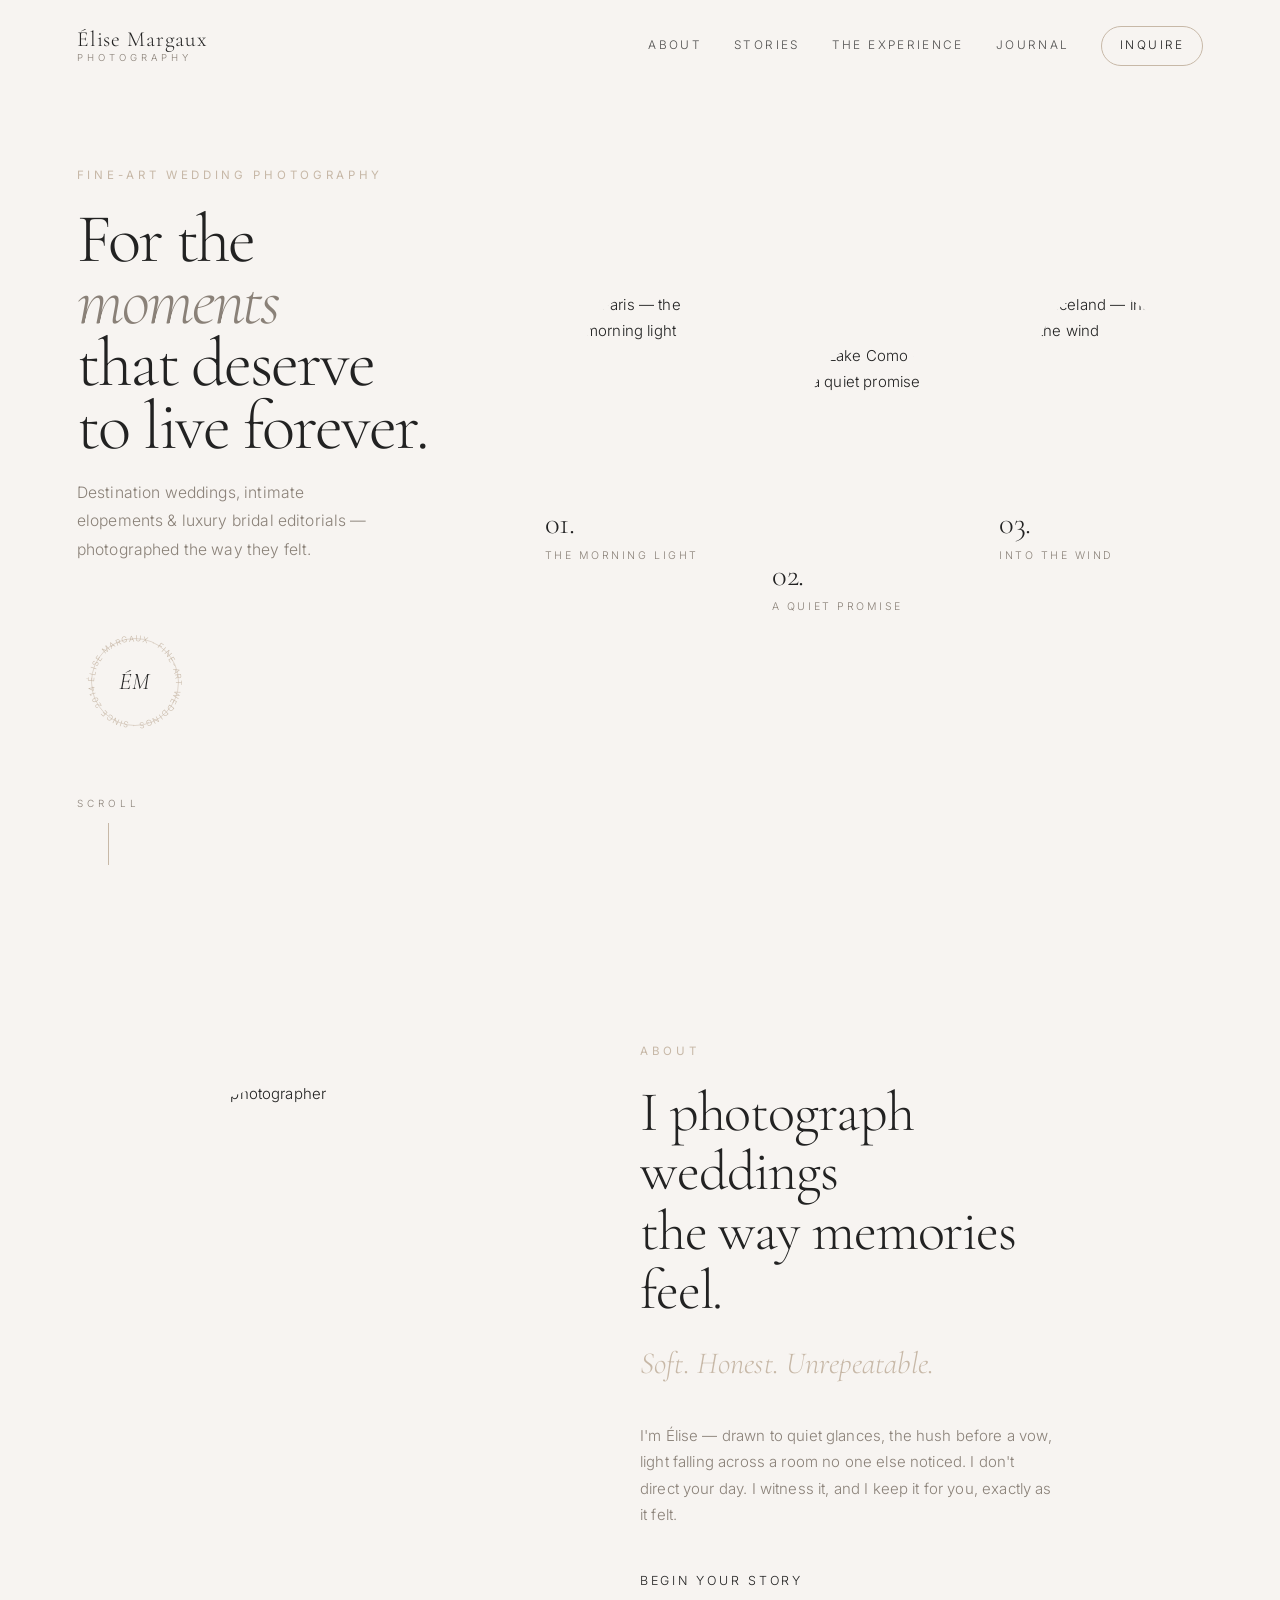
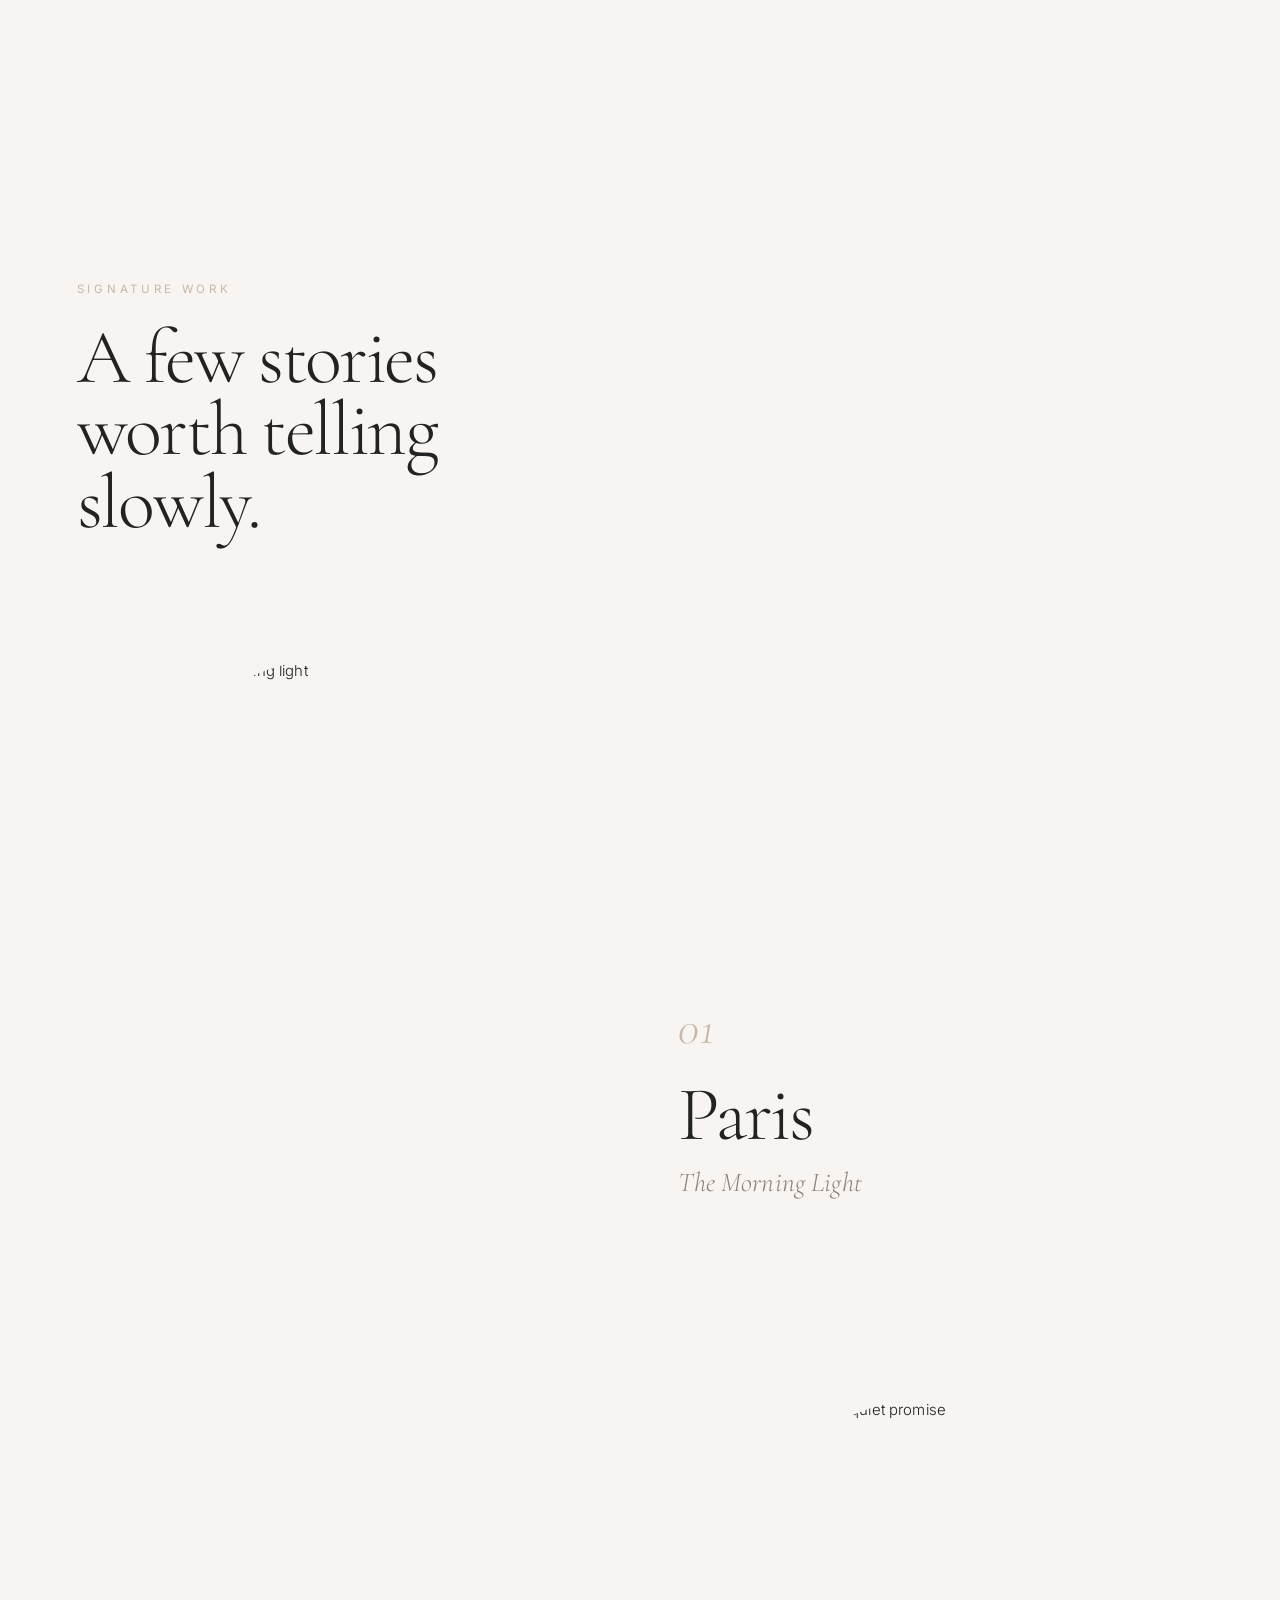
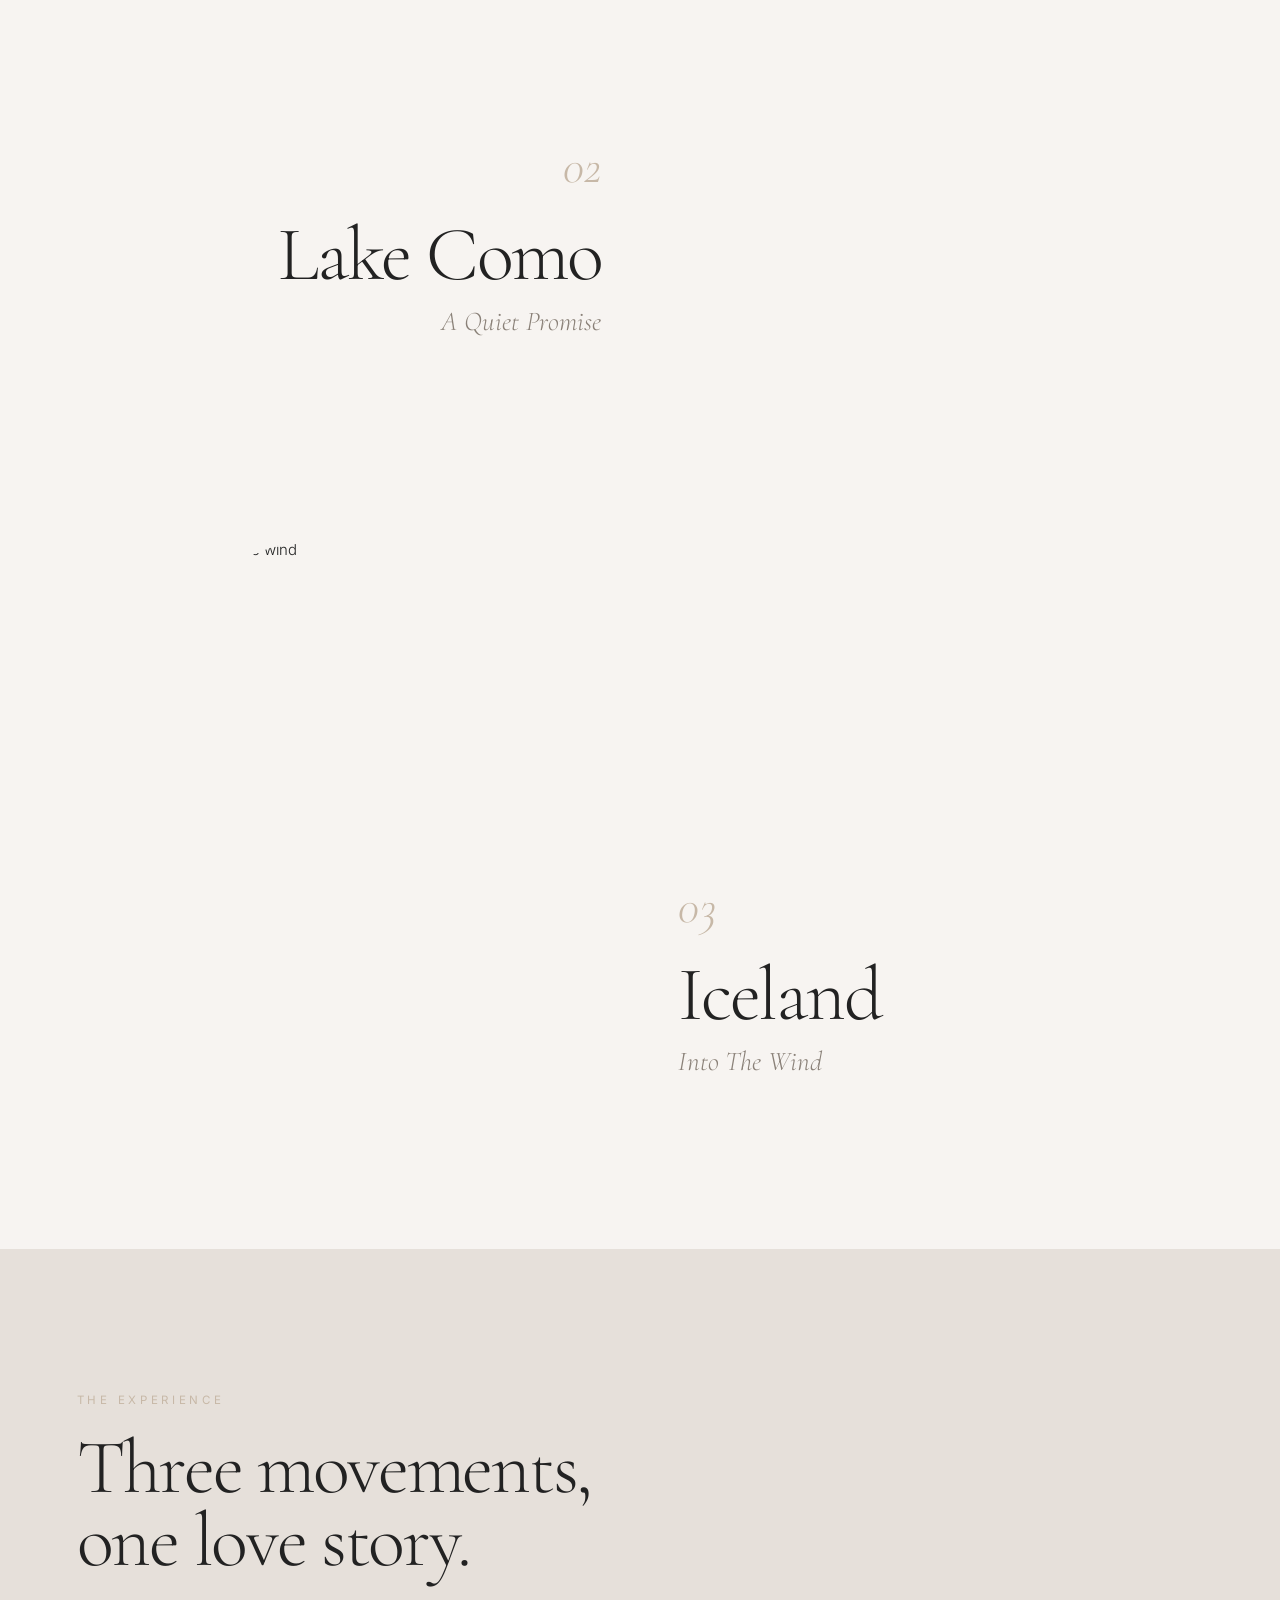
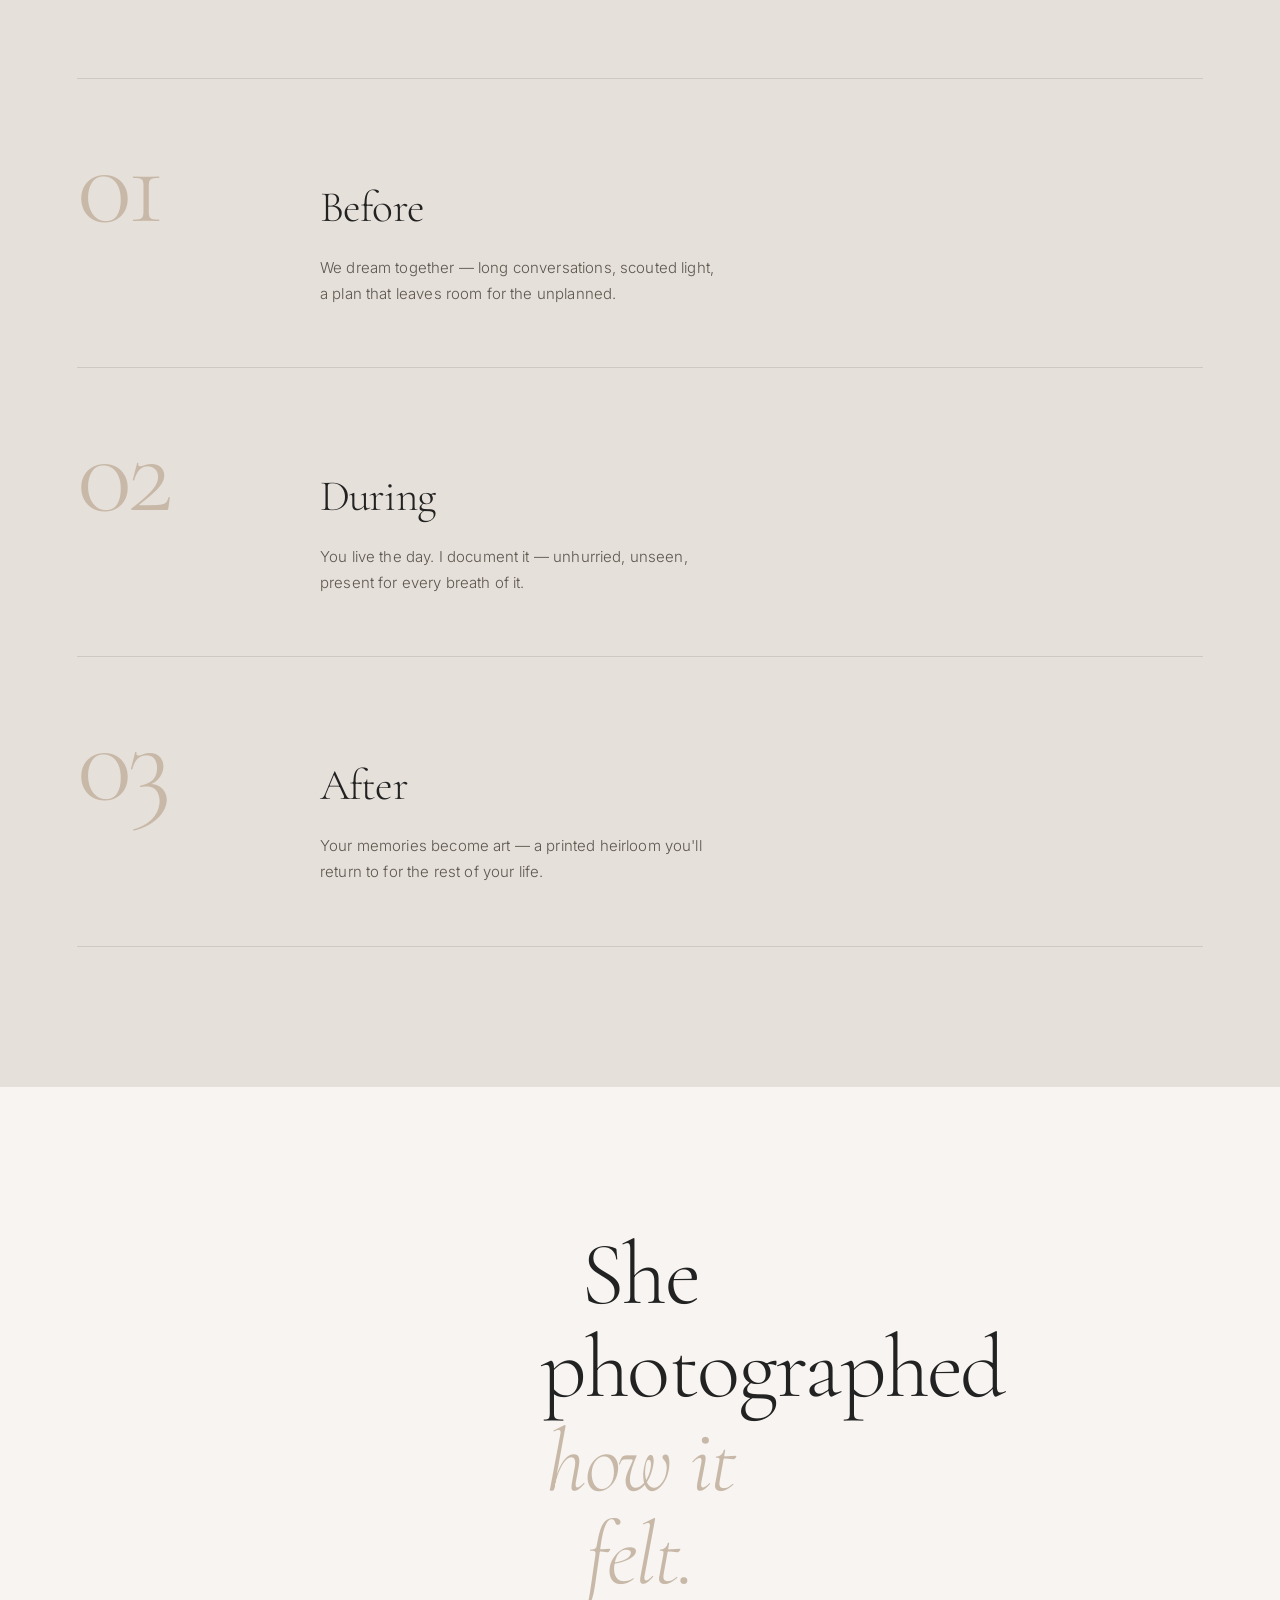
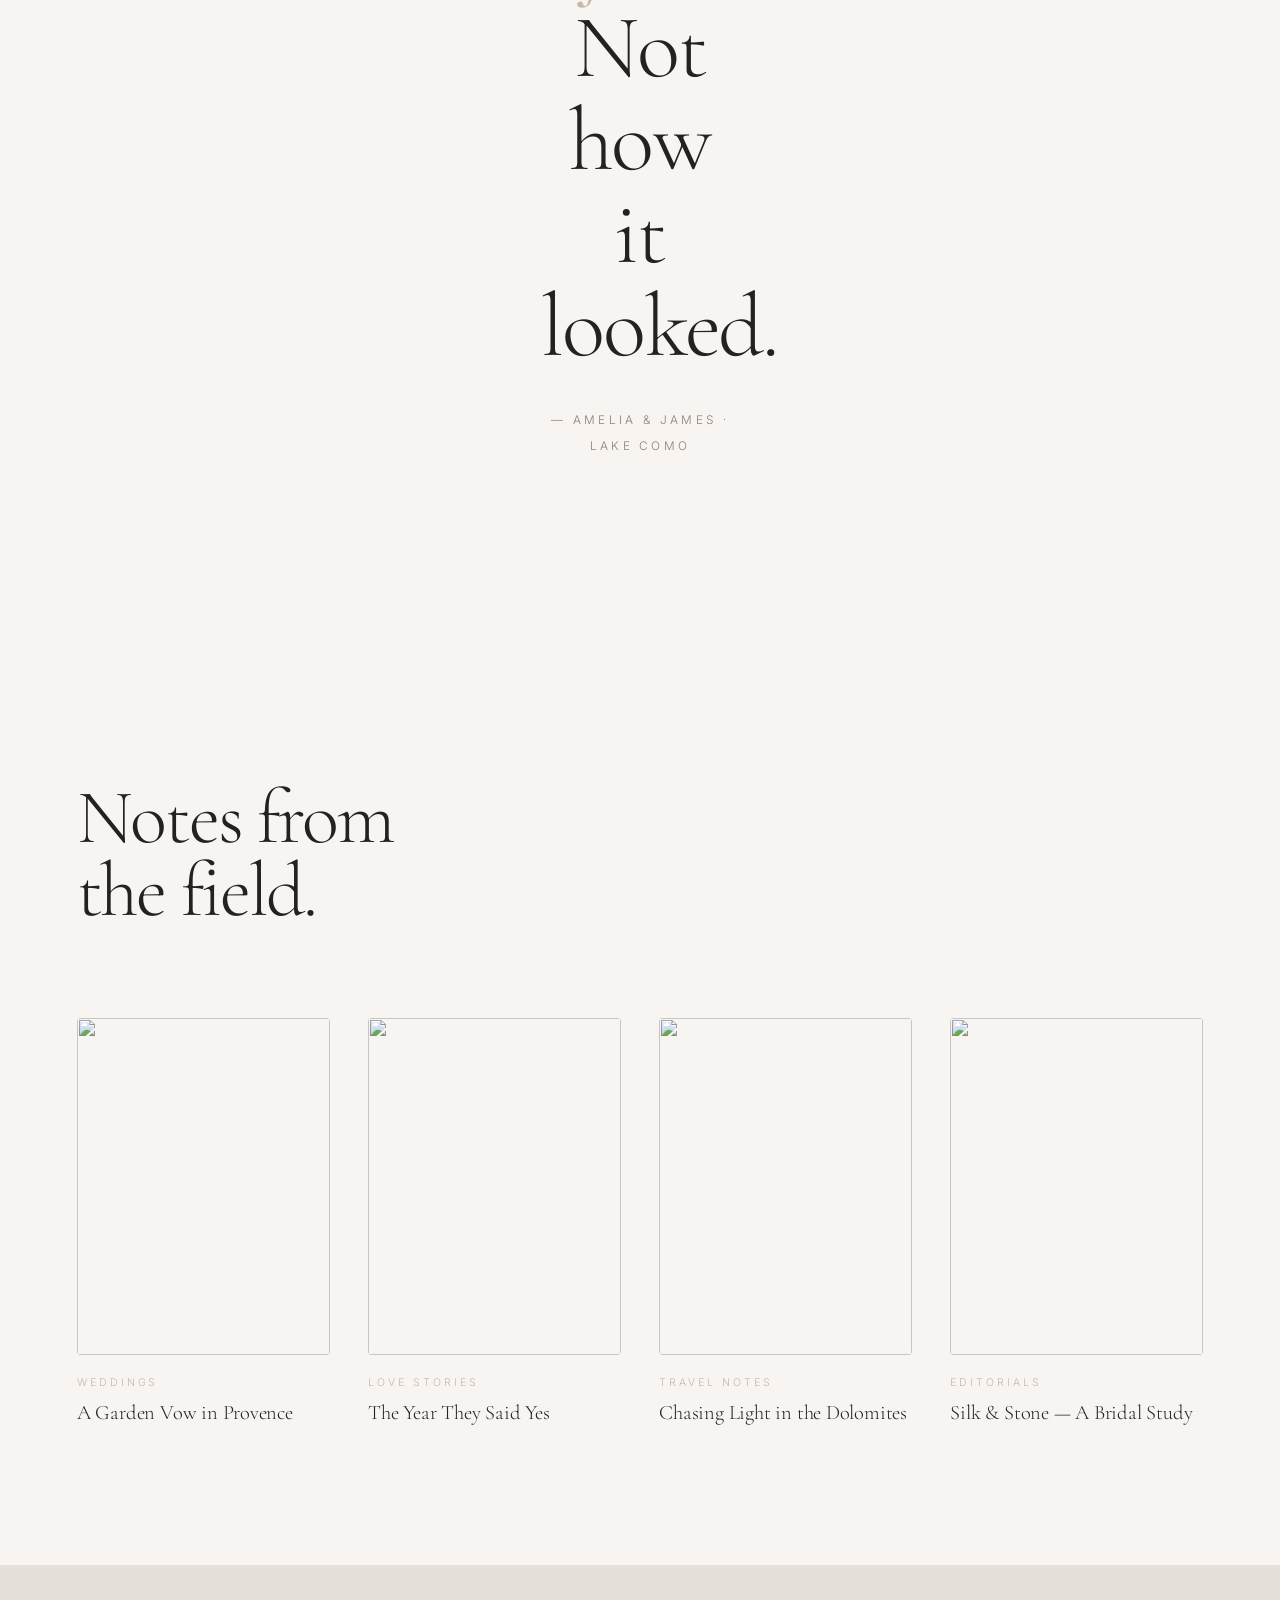
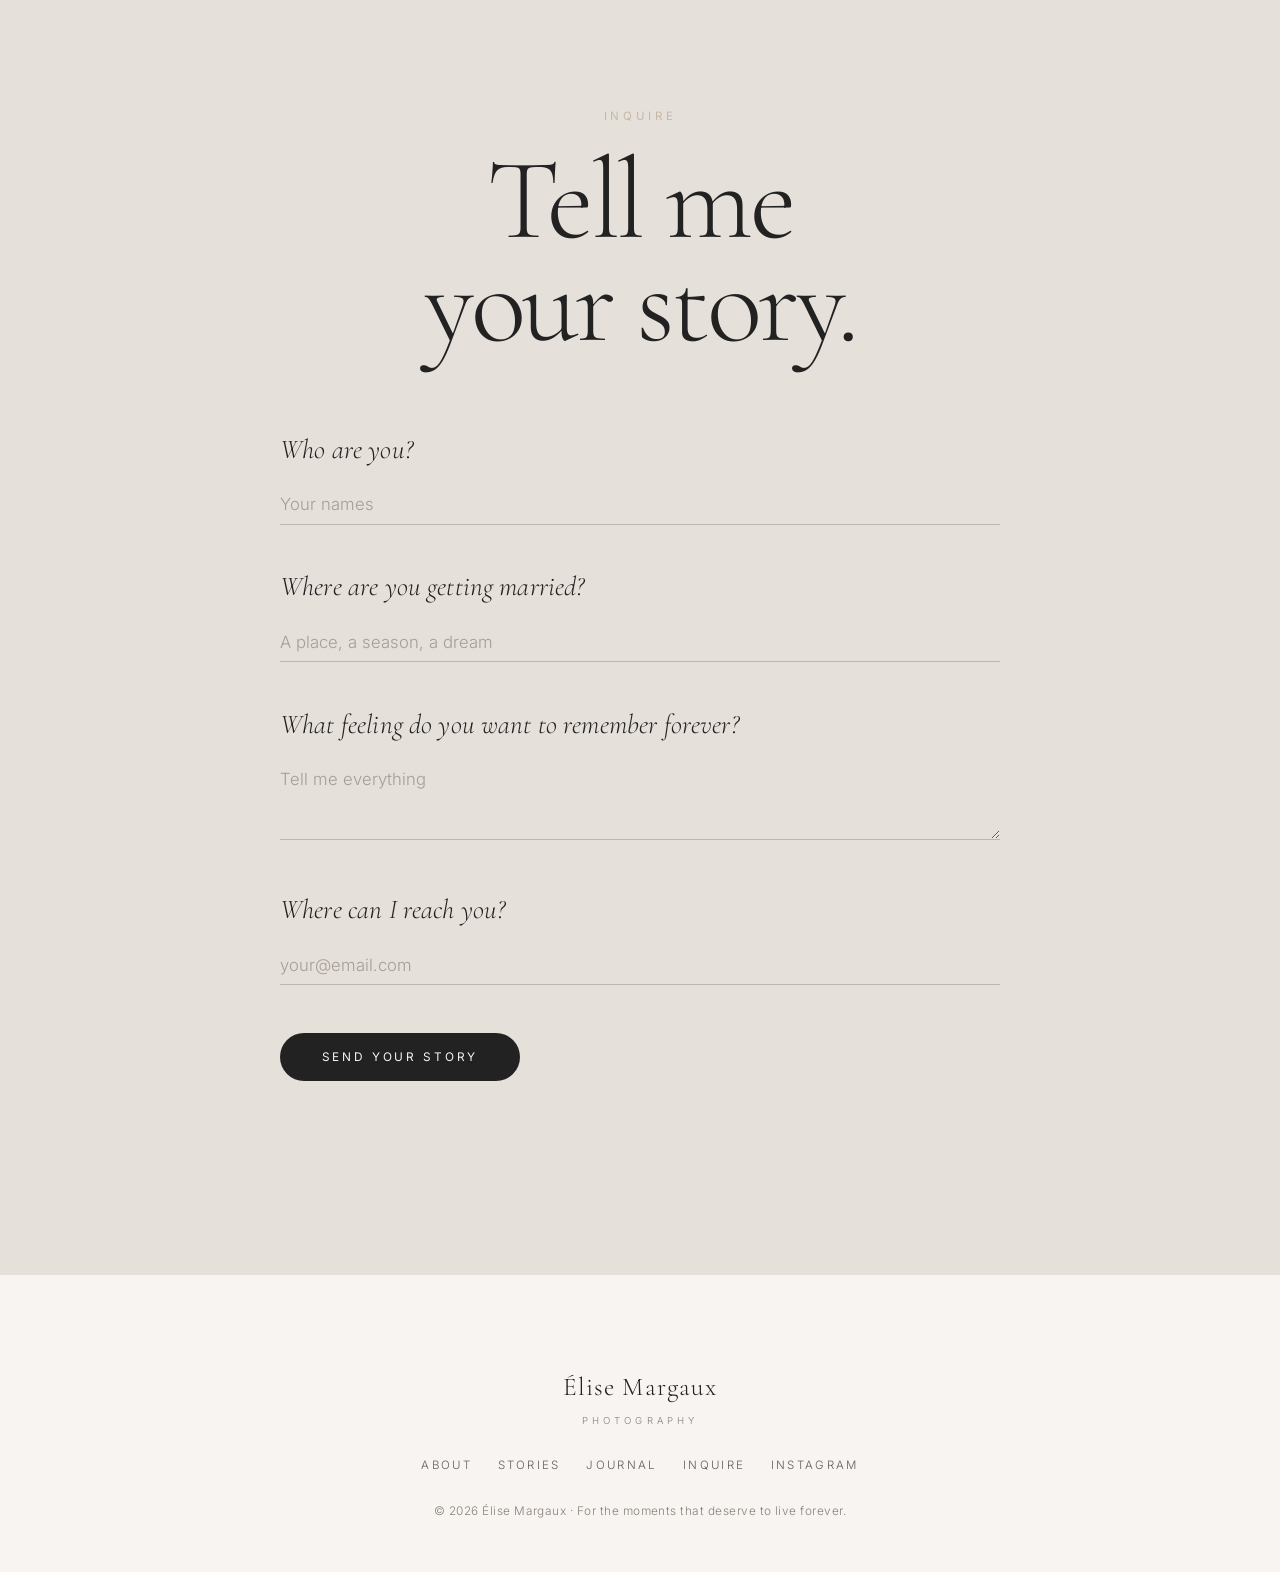
==== commit c48dd125: "Redesign hero as three-arch editorial composition Rebuild the hero to match the reference: a large s" ====
--- a/index.html
+++ b/index.html
@@ -33,7 +33,22 @@
     <a href="#journal">Journal</a>
     <a href="#contact" class="nav-cta">Inquire</a>
   </nav>
+  <button class="menu-toggle" id="menuToggle" aria-label="Open menu" aria-expanded="false" aria-controls="mobileNav">
+    <span></span><span></span>
+  </button>
 </header>
+
+<!-- Mobile menu overlay — body-level so it is never trapped by the header's
+     backdrop-filter containing block -->
+<div class="mobile-nav" id="mobileNav" aria-hidden="true">
+  <nav aria-label="Mobile">
+    <a href="#about">About</a>
+    <a href="#work">Stories</a>
+    <a href="#experience">The Experience</a>
+    <a href="#journal">Journal</a>
+    <a href="#contact" class="nav-cta">Inquire</a>
+  </nav>
+</div>
 
 <main id="top">
 
@@ -48,12 +63,44 @@
         <span>to live forever.</span>
       </h1>
       <p class="hero-lede">Destination weddings, intimate elopements &amp; luxury bridal editorials — photographed the way they felt.</p>
-    </div>
-    <figure class="hero-image arch reveal">
-      <span class="veil" aria-hidden="true"></span>
-      <img src="https://images.unsplash.com/photo-1537633552985-df8429e8048b?auto=format&fit=crop&w=1100&q=80"
-           alt="Bride in soft morning light" loading="eager" data-parallax="0.06">
-    </figure>
+      <a class="seal" href="#work" aria-label="View the collection">
+        <svg viewBox="0 0 120 120" class="seal-ring" aria-hidden="true">
+          <defs><path id="sealpath" d="M60,60 m-42,0 a42,42 0 1,1 84,0 a42,42 0 1,1 -84,0"/></defs>
+          <text><textPath href="#sealpath" startOffset="0%">ÉLISE MARGAUX · FINE-ART WEDDINGS · SINCE 2014 · </textPath></text>
+        </svg>
+        <span class="seal-mark" aria-hidden="true">ÉM</span>
+      </a>
+    </div>
+
+    <ol class="hero-arches reveal">
+      <li class="harch">
+        <a class="harch-link" href="#work">
+          <figure class="arch"><img
+            src="https://images.unsplash.com/photo-1519741497674-611481863552?auto=format&fit=crop&w=800&q=80"
+            alt="Paris — the morning light" loading="eager" data-hover-zoom></figure>
+          <span class="harch-no">01.</span>
+          <p class="harch-cap">The Morning Light</p>
+        </a>
+      </li>
+      <li class="harch harch--drop">
+        <a class="harch-link" href="#work">
+          <figure class="arch"><img
+            src="https://images.unsplash.com/photo-1469371670807-013ccf25f16a?auto=format&fit=crop&w=800&q=80"
+            alt="Lake Como — a quiet promise" loading="eager" data-hover-zoom></figure>
+          <span class="harch-no">02.</span>
+          <p class="harch-cap">A Quiet Promise</p>
+        </a>
+      </li>
+      <li class="harch">
+        <a class="harch-link" href="#work">
+          <figure class="arch"><img
+            src="https://images.unsplash.com/photo-1594463750939-ebb28c3f7f75?auto=format&fit=crop&w=800&q=80"
+            alt="Iceland — into the wind" loading="eager" data-hover-zoom></figure>
+          <span class="harch-no">03.</span>
+          <p class="harch-cap">Into The Wind</p>
+        </a>
+      </li>
+    </ol>
     <span class="scroll-hint" aria-hidden="true">Scroll</span>
   </section>
 
--- a/styles.css
+++ b/styles.css
@@ -116,6 +116,7 @@
   position: fixed; inset: 0 0 auto 0; z-index: 50;
   display: flex; align-items: center; justify-content: space-between;
   padding: 1.6rem var(--gutter);
+  padding-top: max(1.6rem, env(safe-area-inset-top, 0px));
   transition: padding 600ms var(--ease), background-color 600ms var(--ease),
               backdrop-filter 600ms var(--ease);
 }
@@ -145,47 +146,97 @@
   border-radius: 999px; opacity: 1 !important;
 }
 
-/* ───────── Hero ───────── */
+/* Mobile menu overlay — hidden on desktop, shown via media query */
+.mobile-nav { display: none; }
+
+/* Mobile menu toggle — hidden on desktop */
+.menu-toggle {
+  display: none;
+  position: relative; z-index: 60;
+  width: 44px; height: 44px; margin: -10px -10px -10px 0;
+  background: none; border: none; cursor: pointer;
+  align-items: center; justify-content: center;
+}
+.menu-toggle span {
+  position: absolute; left: 11px; width: 22px; height: 1px;
+  background: var(--charcoal);
+  transition: transform 500ms var(--ease), opacity 300ms var(--ease);
+}
+.menu-toggle span:nth-child(1) { transform: translateY(-4px); }
+.menu-toggle span:nth-child(2) { transform: translateY(4px); }
+body.menu-open .menu-toggle span:nth-child(1) { transform: rotate(45deg); }
+body.menu-open .menu-toggle span:nth-child(2) { transform: rotate(-45deg); }
+
+/* ───────── Hero — stacked headline + three arches ───────── */
 .hero {
   min-height: 100svh;
   display: grid;
-  grid-template-columns: 1.05fr 0.95fr;
+  grid-template-columns: minmax(min-content, 0.92fr) 1.5fr;
   align-items: center;
-  gap: var(--gutter);
-  padding: clamp(120px, 16vh, 200px) var(--gutter) var(--pad-section);
+  gap: clamp(32px, 5vw, 80px);
+  padding: clamp(116px, 15vh, 180px) var(--gutter) var(--pad-section);
   position: relative;
 }
-.hero-type { max-width: 40ch; }
+.hero-type { max-width: none; }
 .hero-title {
-  font-size: clamp(3.6rem, 10vw, 12rem);
+  font-size: clamp(2.6rem, 5.4vw, 5rem);
   font-weight: 300;
-  line-height: 0.85;
+  line-height: 0.9;
   letter-spacing: -0.03em;
   color: var(--charcoal);
-  margin: 1.6rem 0;
-}
-.hero-title span { display: block; }
+  margin: 1.4rem 0;
+}
+.hero-title span { display: block; white-space: nowrap; }
 .hero-title .italic { color: var(--muted); }
 .hero-lede {
-  max-width: 34ch; color: var(--muted);
-  font-size: 1rem; line-height: 1.8;
-}
-.hero-image {
-  position: relative;
-  aspect-ratio: 3 / 4;
-  max-height: 78vh;
-  justify-self: end;
-  width: 100%;
-}
-.veil {
-  position: absolute; inset: 0; z-index: 2; pointer-events: none;
-  background: linear-gradient(180deg, rgba(247,244,241,0.28) 0%, rgba(247,244,241,0) 30%);
-  mix-blend-mode: screen;
-  animation: veil 9s ease-in-out infinite alternate;
-}
-@keyframes veil {
-  from { transform: translateY(-2%) scale(1.02); opacity: 0.55; }
-  to   { transform: translateY(2%)  scale(1.05); opacity: 0.85; }
+  max-width: 30ch; color: var(--muted);
+  font-size: 0.98rem; line-height: 1.8;
+}
+
+/* Wax-seal badge */
+.seal {
+  position: relative; display: inline-grid; place-items: center;
+  width: 116px; height: 116px; margin-top: clamp(1.8rem, 4vw, 2.8rem);
+  text-decoration: none; color: var(--muted);
+}
+.seal-ring { position: absolute; inset: 0; width: 100%; height: 100%;
+  animation: spin 26s linear infinite; }
+.seal-ring text {
+  font-family: var(--body); font-size: 8.4px; letter-spacing: 1.1px;
+  fill: var(--champagne); text-transform: uppercase;
+}
+.seal-mark {
+  font-family: var(--display); font-style: italic; font-size: 1.5rem;
+  color: var(--charcoal); letter-spacing: 0.02em;
+}
+.seal::after {
+  content: ""; position: absolute; inset: 14px; border-radius: 50%;
+  border: 1px solid rgba(199,184,167,0.5);
+}
+@keyframes spin { to { transform: rotate(360deg); } }
+
+/* Three elongated arches */
+.hero-arches {
+  list-style: none; margin: 0; padding: 0;
+  display: grid; grid-template-columns: repeat(3, 1fr);
+  gap: clamp(14px, 1.8vw, 30px);
+  align-items: start;
+}
+.harch--drop { margin-top: clamp(20px, 4vw, 56px); }
+.harch-link { text-decoration: none; color: inherit; display: block; }
+.harch .arch {
+  aspect-ratio: 1 / 1.62;
+}
+.harch-no {
+  display: block; margin-top: 1rem;
+  font-family: var(--display); font-weight: 300;
+  font-size: clamp(1.5rem, 2.4vw, 2.3rem); line-height: 1;
+  color: var(--charcoal); letter-spacing: -0.01em;
+}
+.harch-cap {
+  margin: 0.45rem 0 0;
+  font-size: 0.66rem; letter-spacing: 0.24em; text-transform: uppercase;
+  color: var(--muted);
 }
 .scroll-hint {
   position: absolute; left: var(--gutter); bottom: 2.2rem;
@@ -371,21 +422,93 @@
 
 /* ───────── Responsive ───────── */
 @media (max-width: 980px) {
-  .nav a:not(.nav-cta) { display: none; }
-  .hero { grid-template-columns: 1fr; gap: clamp(40px, 8vw, 70px); }
-  .hero-image { justify-self: stretch; max-height: 70vh; aspect-ratio: 4/5; }
+  .menu-toggle { display: inline-flex; }
+  .nav { display: none; }            /* desktop inline nav hidden on mobile */
+
+  /* Full-screen editorial menu overlay (body-level) */
+  .mobile-nav {
+    display: flex; align-items: center; justify-content: center;
+    position: fixed; inset: 0; z-index: 40;
+    padding: var(--gutter);
+    background: var(--ivory);
+    opacity: 0; visibility: hidden;
+    transition: opacity 550ms var(--ease), visibility 0s linear 550ms;
+  }
+  body.menu-open .mobile-nav {
+    opacity: 1; visibility: visible;
+    transition: opacity 600ms var(--ease);
+  }
+  .mobile-nav nav {
+    display: flex; flex-direction: column; align-items: center;
+    gap: clamp(1.4rem, 4.5vh, 2.6rem);
+  }
+  .mobile-nav a {
+    text-decoration: none; color: var(--charcoal);
+    font-family: var(--display); font-weight: 300;
+    font-size: clamp(2rem, 9vw, 3rem); line-height: 1; letter-spacing: 0;
+    opacity: 0; transform: translateY(16px);
+    transition: opacity 600ms var(--ease), transform 600ms var(--ease);
+  }
+  body.menu-open .mobile-nav a { opacity: 0.85; transform: none; }
+  body.menu-open .mobile-nav a:nth-child(1) { transition-delay: 140ms; }
+  body.menu-open .mobile-nav a:nth-child(2) { transition-delay: 200ms; }
+  body.menu-open .mobile-nav a:nth-child(3) { transition-delay: 260ms; }
+  body.menu-open .mobile-nav a:nth-child(4) { transition-delay: 320ms; }
+  body.menu-open .mobile-nav a:nth-child(5) { transition-delay: 380ms; }
+  .mobile-nav .nav-cta {
+    margin-top: 0.6rem; padding: 0.9rem 2.4rem;
+    border: 1px solid var(--champagne); border-radius: 999px;
+    font-family: var(--body); font-size: 0.78rem; letter-spacing: 0.24em;
+    text-transform: uppercase; opacity: 1;
+  }
+  body.menu-open .mobile-nav .nav-cta { opacity: 1; }
+
+  /* Lock the page and drop the header's blur while the menu is open */
+  body.menu-open { overflow: hidden; }
+  body.menu-open .site-header { background: transparent; backdrop-filter: none; }
+
+  /* Hero — stack the headline over the triptych */
+  .hero {
+    grid-template-columns: 1fr; gap: clamp(34px, 8vw, 56px);
+    min-height: auto;
+    padding: clamp(108px, 17vh, 148px) var(--gutter) var(--pad-section);
+  }
+  .hero-type { max-width: none; }
+  .hero-title { font-size: clamp(2.6rem, 11vw, 4.4rem); }
+  .hero-lede { max-width: 42ch; }
+  .seal { margin-top: 1.6rem; }
+  .harch--drop { margin-top: 0; }      /* align all three on mobile */
+  .harch-no { margin-top: 0.7rem; }
+  .harch-cap { letter-spacing: 0.14em; }
+
+  .about { grid-template-columns: 1fr; gap: clamp(32px, 8vw, 56px); }
+  .about-image { max-width: 420px; justify-self: center; width: 100%; }
+
+  .story, .story--offset {
+    grid-template-columns: 1fr; gap: 1.4rem; justify-items: center;
+  }
+  .story-image { max-width: 460px; width: 100%; justify-self: center; }
+  .story--offset .story-image { order: 0; }
+  /* center every caption on mobile so offset & normal stories match */
+  .story-meta,
+  .story--offset .story-meta { order: 0; text-align: center; padding-bottom: 0; }
+
   .scroll-hint { display: none; }
-  .about { grid-template-columns: 1fr; }
-  .about-image { max-width: 460px; }
-  .story, .story--offset { grid-template-columns: 1fr; gap: 1.6rem; }
-  .story--offset .story-image { order: 0; }
-  .story--offset .story-meta { order: 0; text-align: left; }
-  .journal-grid { grid-template-columns: repeat(2, 1fr); }
+  .journal-grid { grid-template-columns: repeat(2, 1fr); gap: clamp(20px, 4vw, 36px); }
 }
 @media (max-width: 560px) {
-  .journal-grid { grid-template-columns: 1fr; }
-  .phase { grid-template-columns: 1fr; gap: 0.4rem; }
+  .journal-grid { grid-template-columns: 1fr; gap: clamp(28px, 9vw, 44px); }
+  .post-image { aspect-ratio: 4 / 5; }
+  .phase { grid-template-columns: 1fr; gap: 0.3rem; padding: clamp(30px, 8vw, 44px) 0; }
+  .phase-no { font-size: clamp(3rem, 16vw, 4.6rem); }
   .cursor { display: none; }
+  /* keep the longest line ("to live forever.") inside the viewport */
+  .hero-title { font-size: clamp(2.3rem, 11vw, 3.7rem); margin: 1.2rem 0; }
+  .contact-title { font-size: clamp(2.8rem, 15vw, 5rem); }
+  /* triptych stays 3-up but tightens on small phones */
+  .hero-arches { gap: 9px; }
+  .harch-no { font-size: 1.25rem; margin-top: 0.55rem; }
+  .harch-cap { font-size: 0.55rem; letter-spacing: 0.08em; line-height: 1.3; }
 }
 
 /* ───────── Reduced motion ───────── */
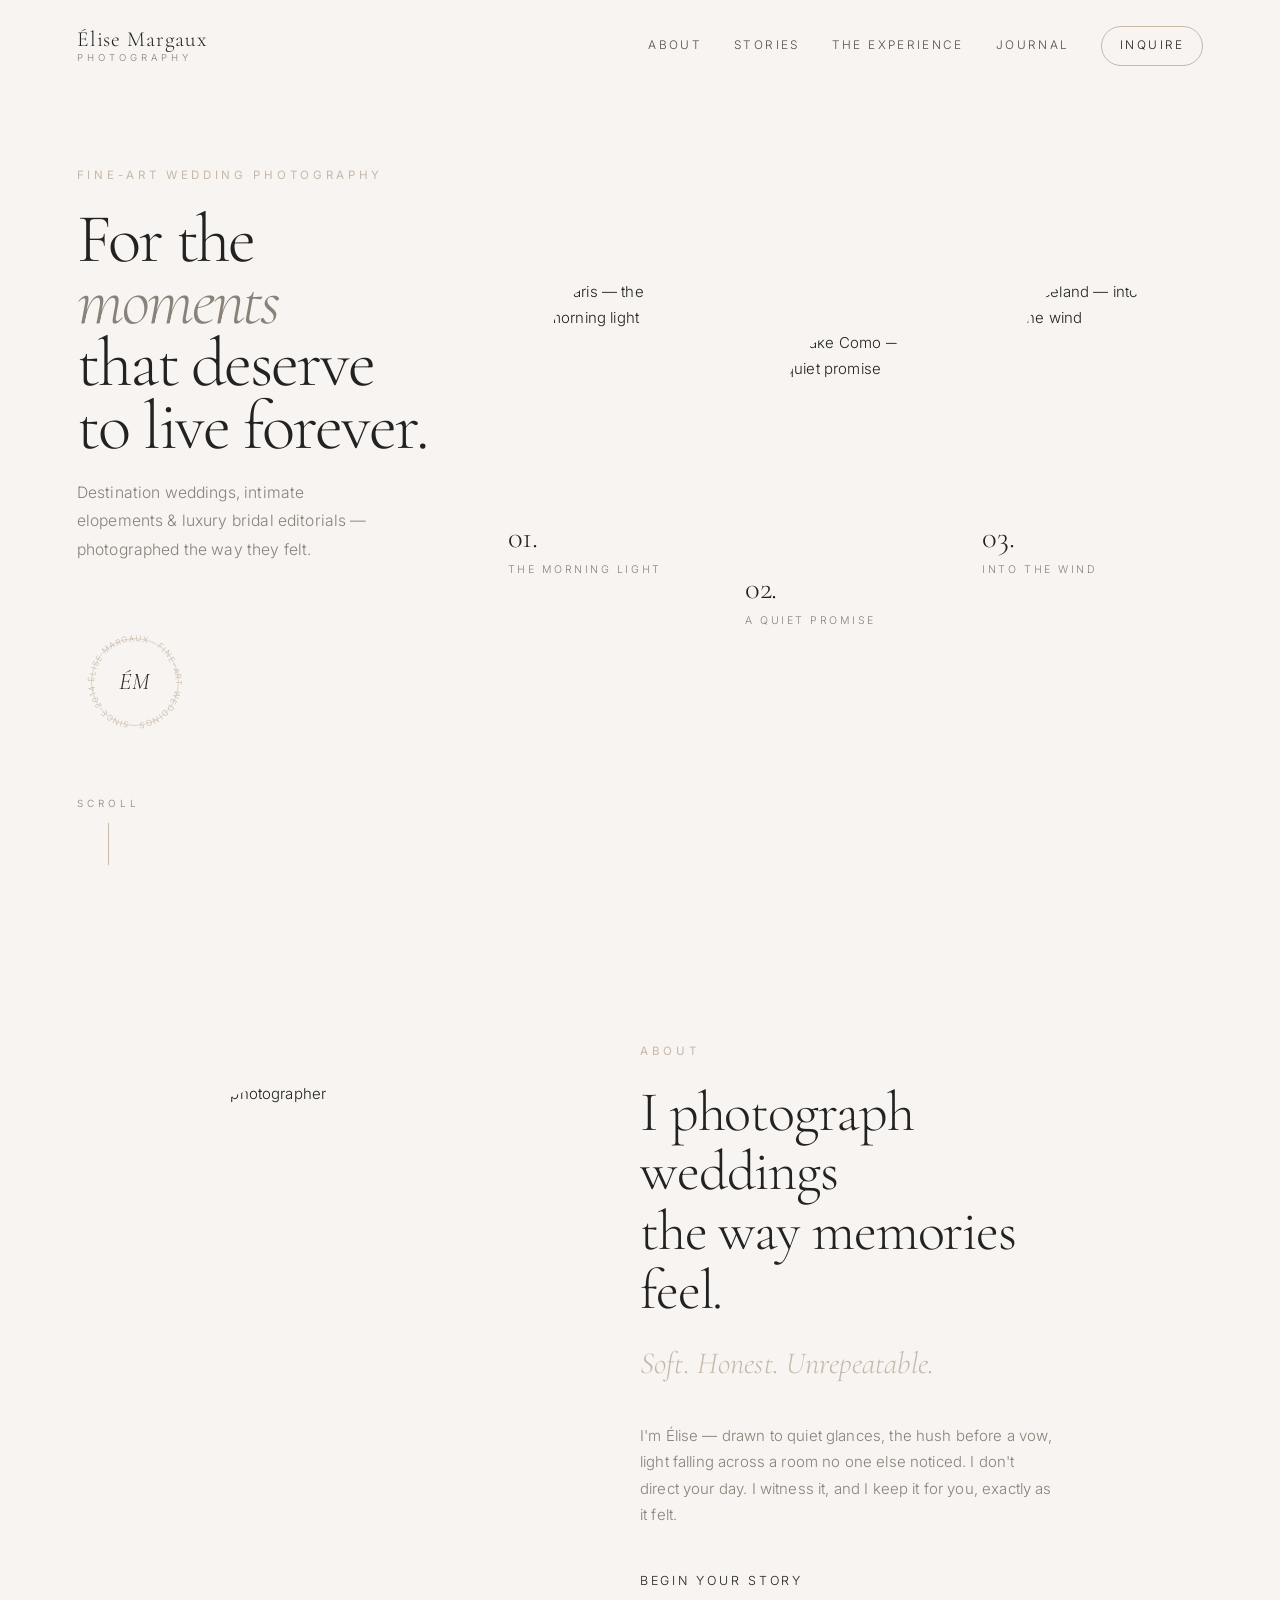
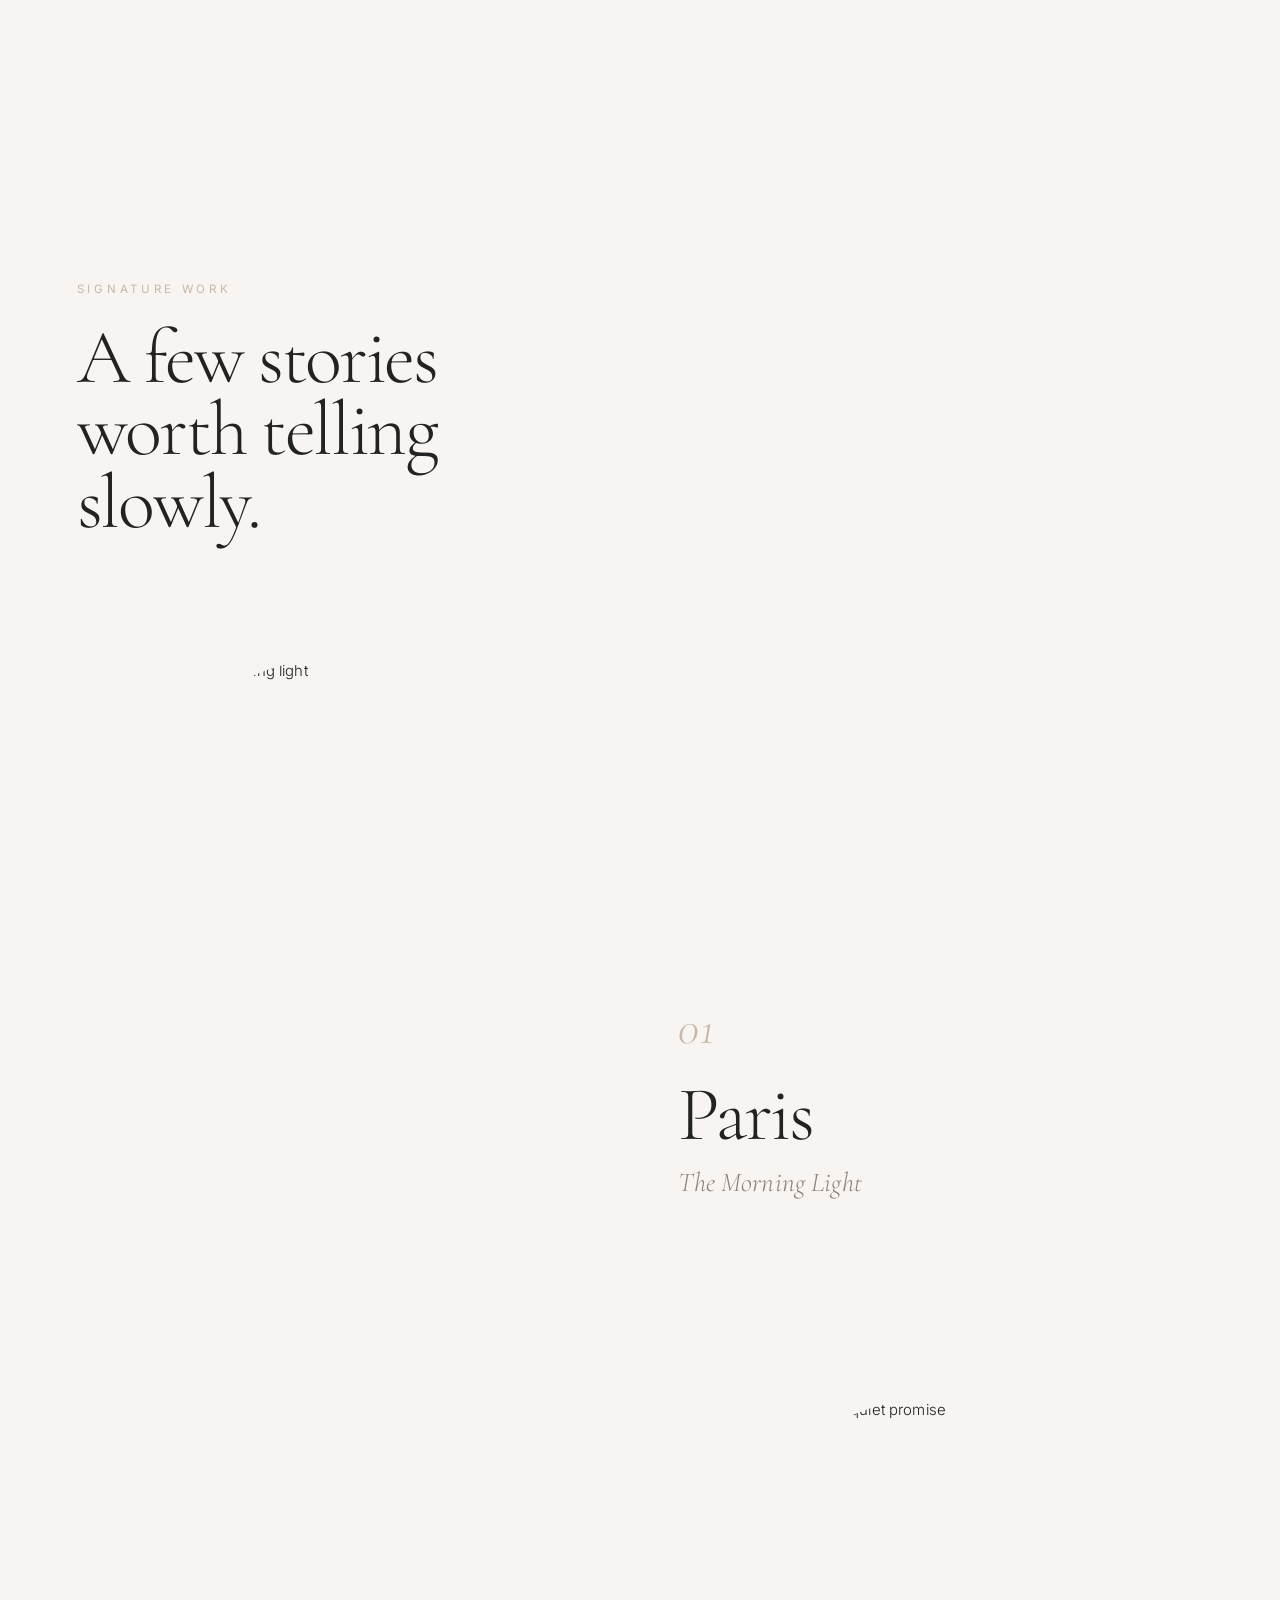
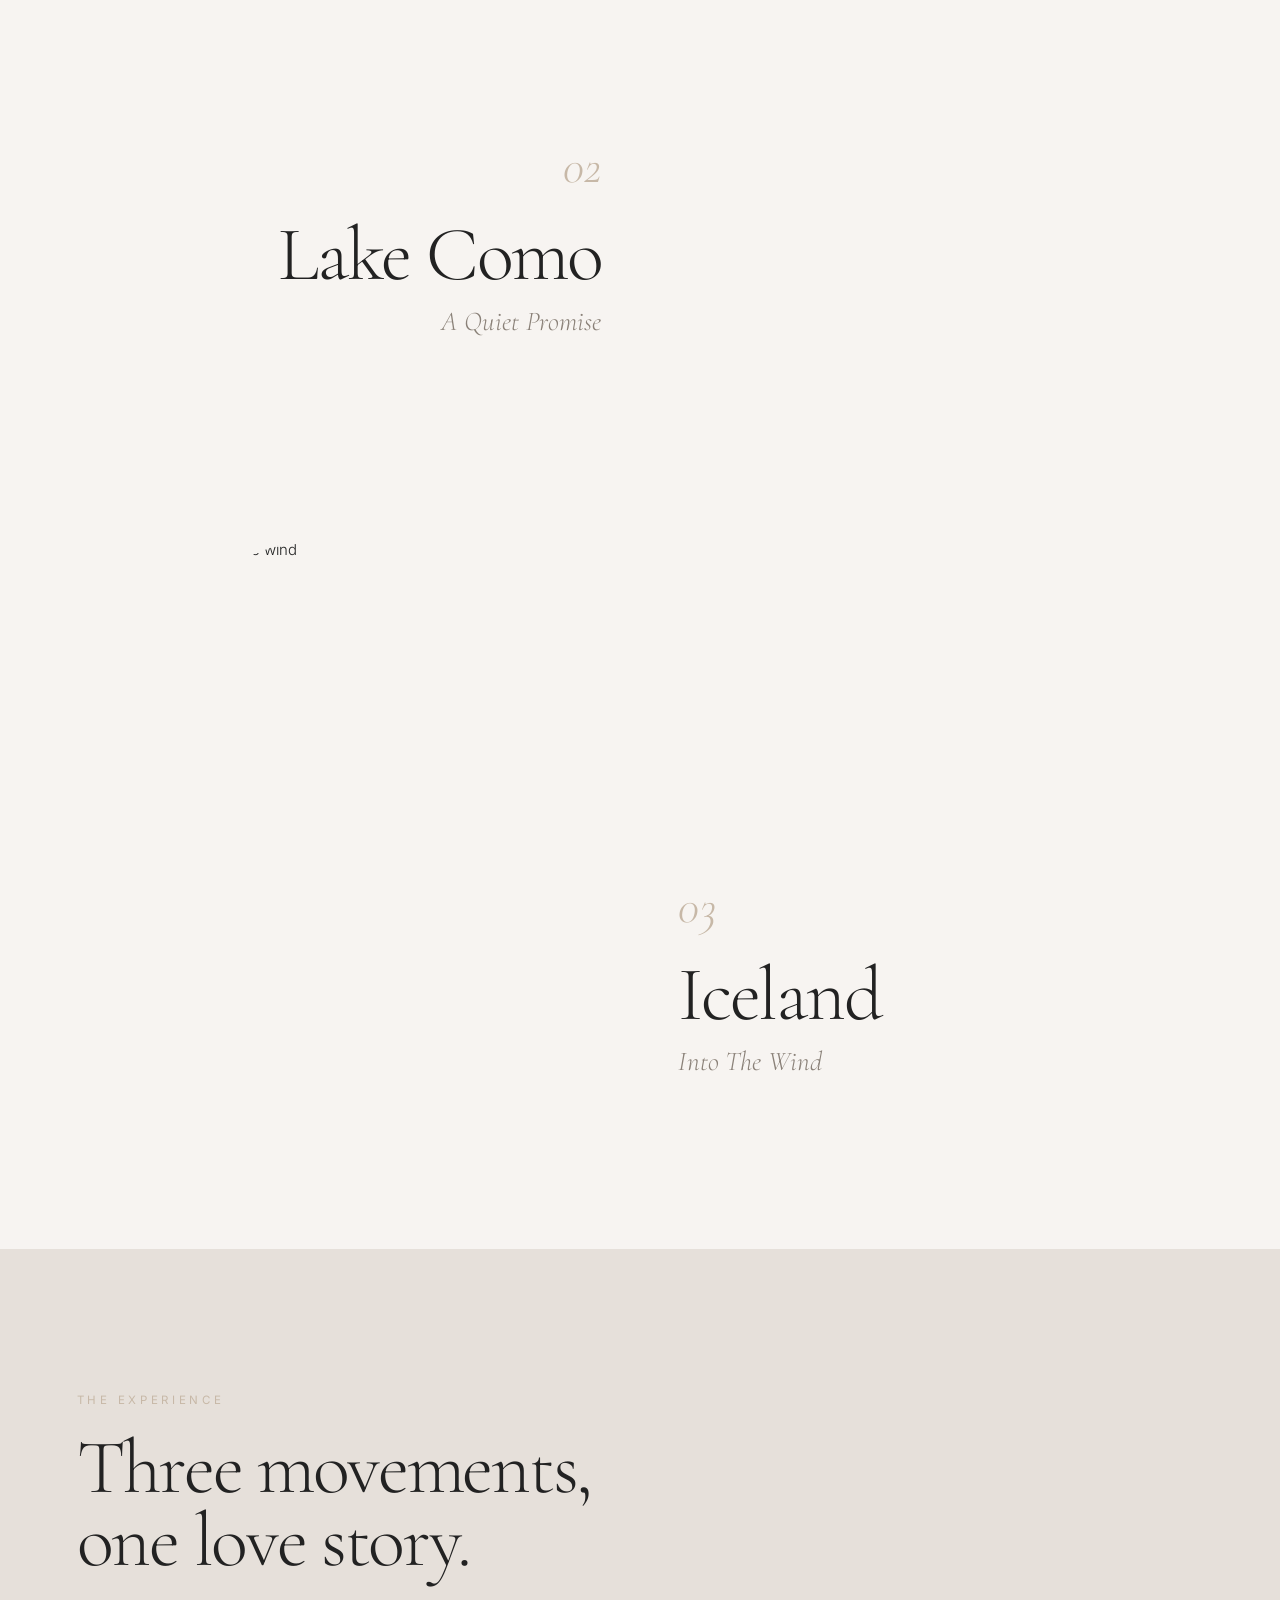
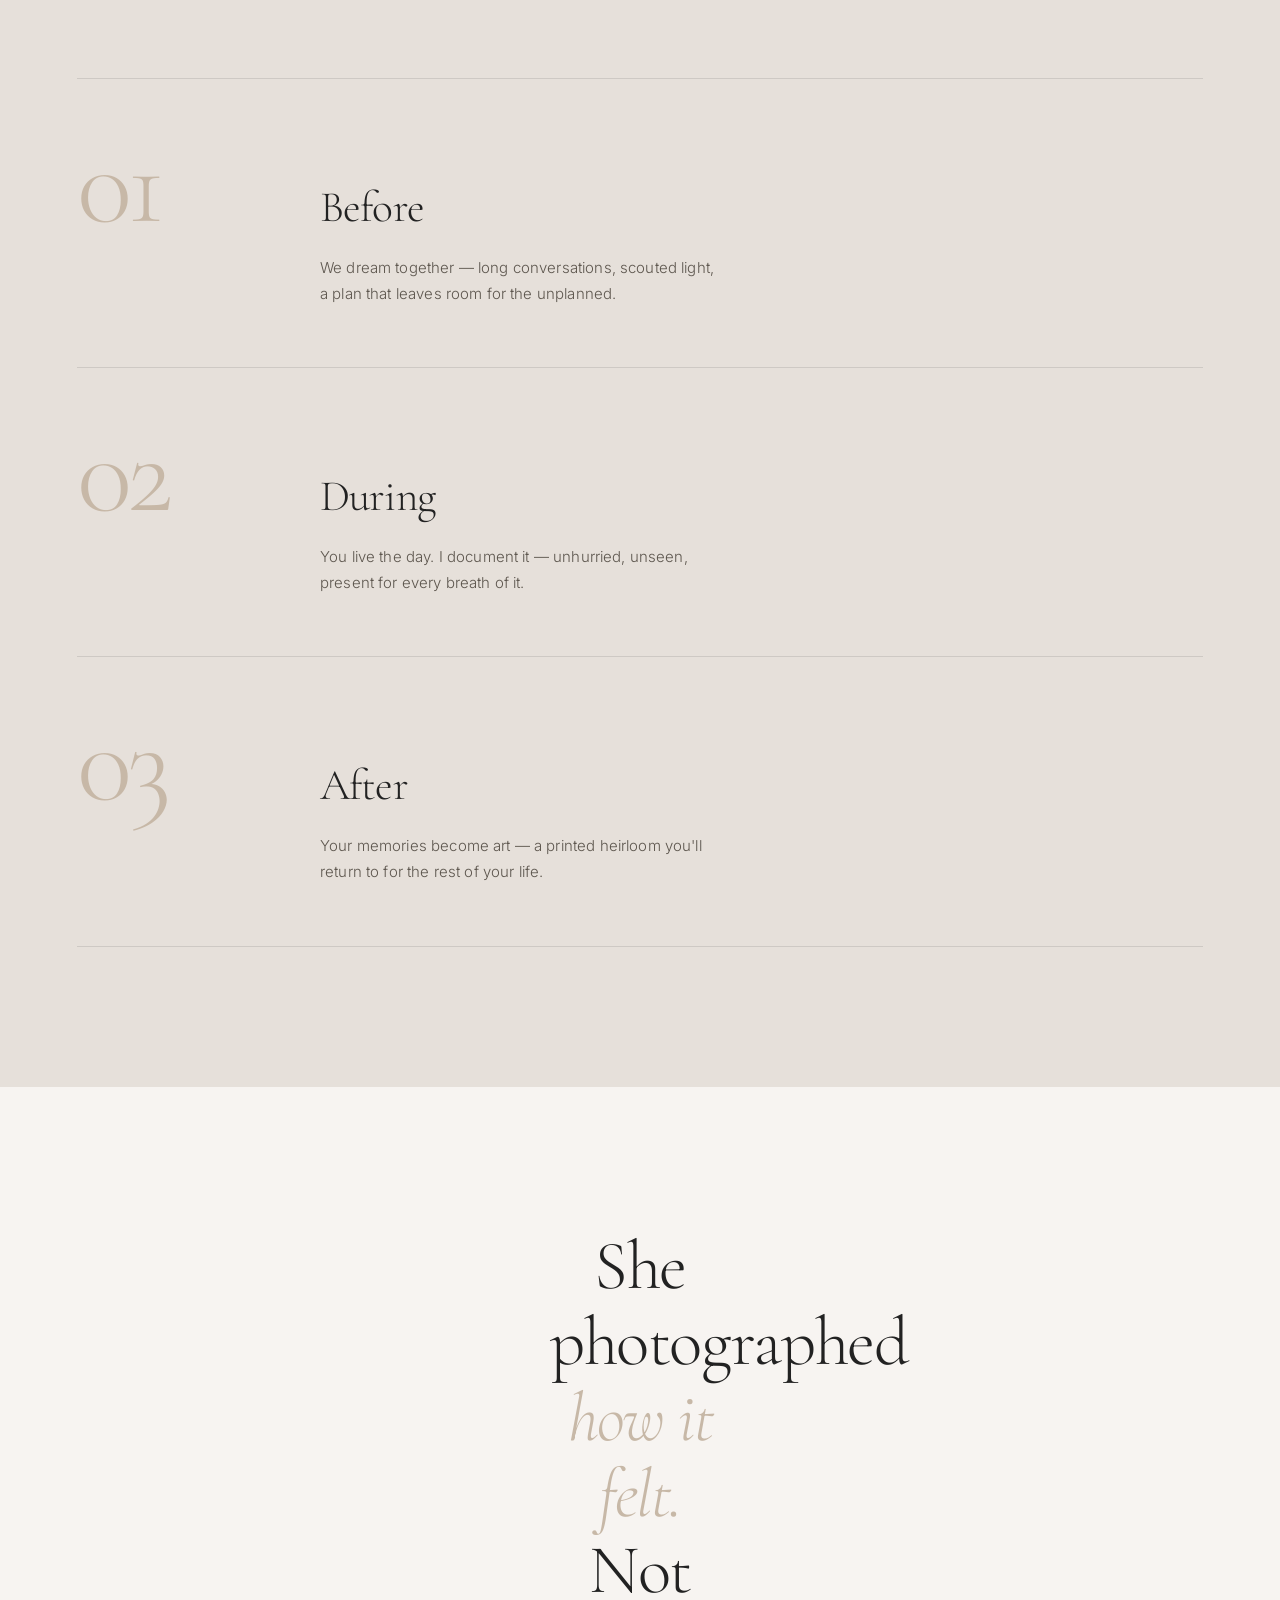
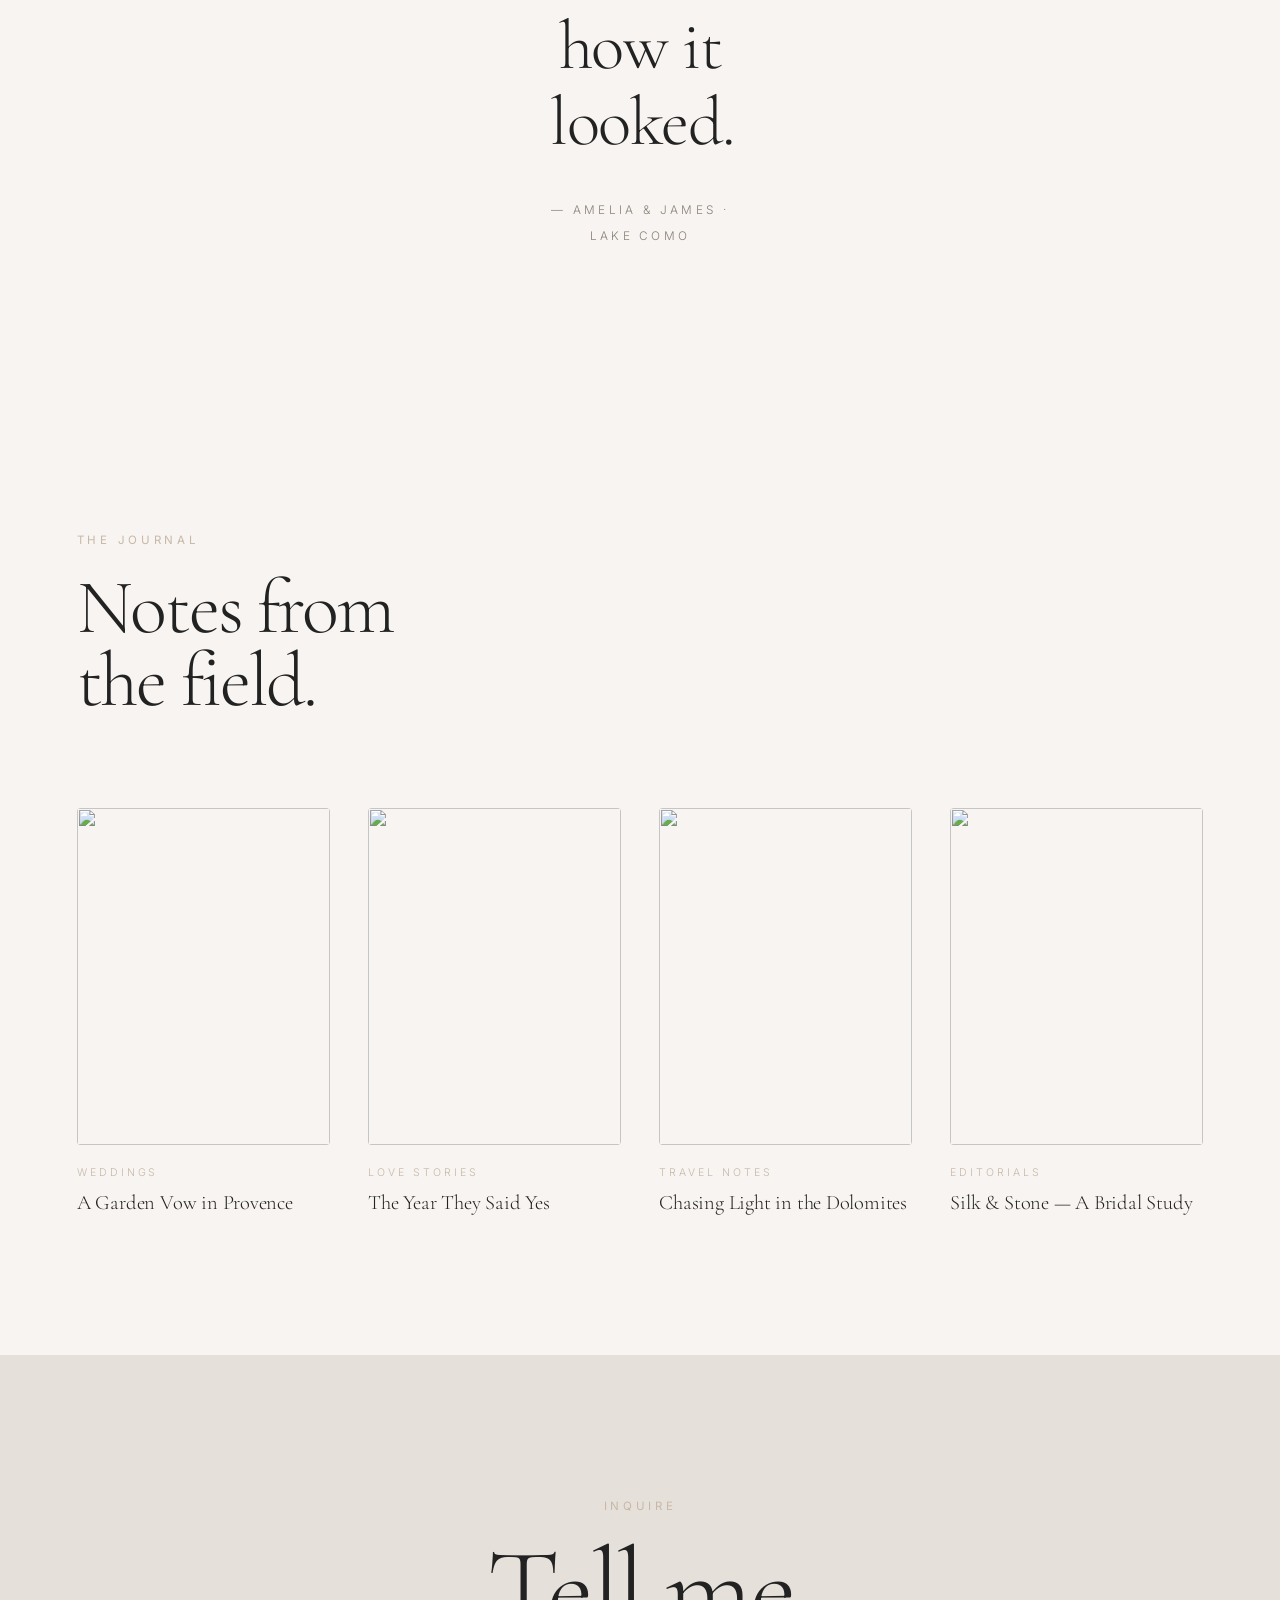
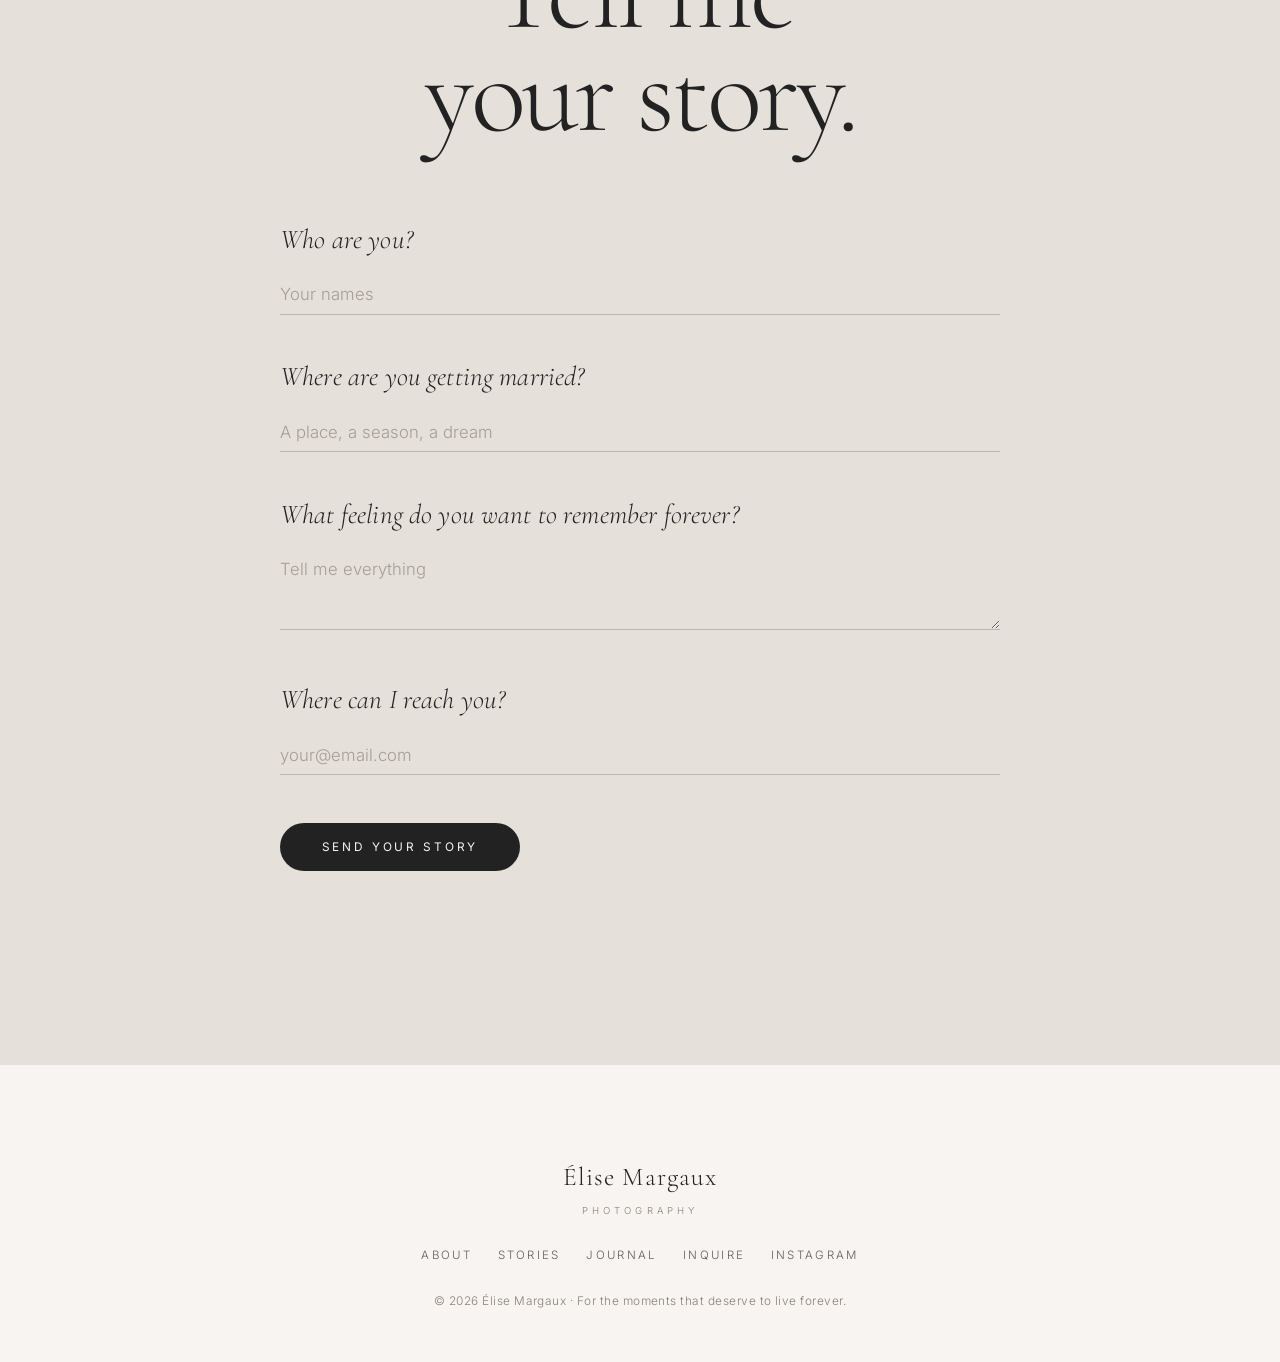
==== commit e822af1a: "Refine hero & testimonial; replace off-brand story image - Replace the 'Into the Wind' image (an Iro" ====
--- a/index.html
+++ b/index.html
@@ -94,7 +94,7 @@
       <li class="harch">
         <a class="harch-link" href="#work">
           <figure class="arch"><img
-            src="https://images.unsplash.com/photo-1594463750939-ebb28c3f7f75?auto=format&fit=crop&w=800&q=80"
+            src="https://images.unsplash.com/photo-1460978812857-470ed1c77af0?auto=format&fit=crop&w=800&q=80"
             alt="Iceland — into the wind" loading="eager" data-hover-zoom></figure>
           <span class="harch-no">03.</span>
           <p class="harch-cap">Into The Wind</p>
@@ -160,7 +160,7 @@
 
       <li class="story reveal">
         <figure class="story-image arch">
-          <img src="https://images.unsplash.com/photo-1594463750939-ebb28c3f7f75?auto=format&fit=crop&w=1100&q=80"
+          <img src="https://images.unsplash.com/photo-1460978812857-470ed1c77af0?auto=format&fit=crop&w=1100&q=80"
                alt="Iceland — into the wind" loading="lazy" data-hover-zoom>
         </figure>
         <div class="story-meta">
--- a/styles.css
+++ b/styles.css
@@ -171,9 +171,9 @@
 .hero {
   min-height: 100svh;
   display: grid;
-  grid-template-columns: minmax(min-content, 0.92fr) 1.5fr;
+  grid-template-columns: minmax(min-content, 0.86fr) 1.55fr;
   align-items: center;
-  gap: clamp(32px, 5vw, 80px);
+  gap: clamp(28px, 3.5vw, 56px);
   padding: clamp(116px, 15vh, 180px) var(--gutter) var(--pad-section);
   position: relative;
 }
@@ -219,7 +219,7 @@
 .hero-arches {
   list-style: none; margin: 0; padding: 0;
   display: grid; grid-template-columns: repeat(3, 1fr);
-  gap: clamp(14px, 1.8vw, 30px);
+  gap: clamp(10px, 1.3vw, 20px);
   align-items: start;
 }
 .harch--drop { margin-top: clamp(20px, 4vw, 56px); }
@@ -332,11 +332,11 @@
   min-height: 80svh; display: grid; place-items: center;
   padding: var(--pad-section) var(--gutter);
 }
-.testimonial blockquote { margin: 0; text-align: center; max-width: 22ch; }
+.testimonial blockquote { margin: 0; text-align: center; max-width: 20ch; }
 .quote {
   font-family: var(--display); font-weight: 300;
-  font-size: clamp(2.6rem, 7vw, 6rem); line-height: 1.04; letter-spacing: -0.02em;
-  color: var(--charcoal); margin: 0 0 2rem;
+  font-size: clamp(2.3rem, 5.4vw, 4.8rem); line-height: 1.1; letter-spacing: -0.02em;
+  color: var(--charcoal); margin: 0 0 2.2rem;
 }
 .quote .italic { color: var(--champagne); }
 .testimonial cite {
@@ -505,10 +505,21 @@
   /* keep the longest line ("to live forever.") inside the viewport */
   .hero-title { font-size: clamp(2.3rem, 11vw, 3.7rem); margin: 1.2rem 0; }
   .contact-title { font-size: clamp(2.8rem, 15vw, 5rem); }
-  /* triptych stays 3-up but tightens on small phones */
-  .hero-arches { gap: 9px; }
-  .harch-no { font-size: 1.25rem; margin-top: 0.55rem; }
-  .harch-cap { font-size: 0.55rem; letter-spacing: 0.08em; line-height: 1.3; }
+  /* On phones, swap the cramped 3-up for a large swipeable carousel */
+  .hero-arches {
+    display: flex; grid-template-columns: none;
+    gap: 16px;
+    overflow-x: auto; scroll-snap-type: x mandatory;
+    -webkit-overflow-scrolling: touch; scrollbar-width: none;
+    margin-inline: calc(-1 * var(--gutter));
+    padding-inline: var(--gutter);
+    scroll-padding-left: var(--gutter);
+  }
+  .hero-arches::-webkit-scrollbar { display: none; }
+  .harch { flex: 0 0 66%; scroll-snap-align: start; margin-top: 0; }
+  .harch .arch { aspect-ratio: 1 / 1.45; }
+  .harch-no { font-size: 1.7rem; margin-top: 0.85rem; }
+  .harch-cap { font-size: 0.62rem; letter-spacing: 0.18em; line-height: 1.3; }
 }
 
 /* ───────── Reduced motion ───────── */
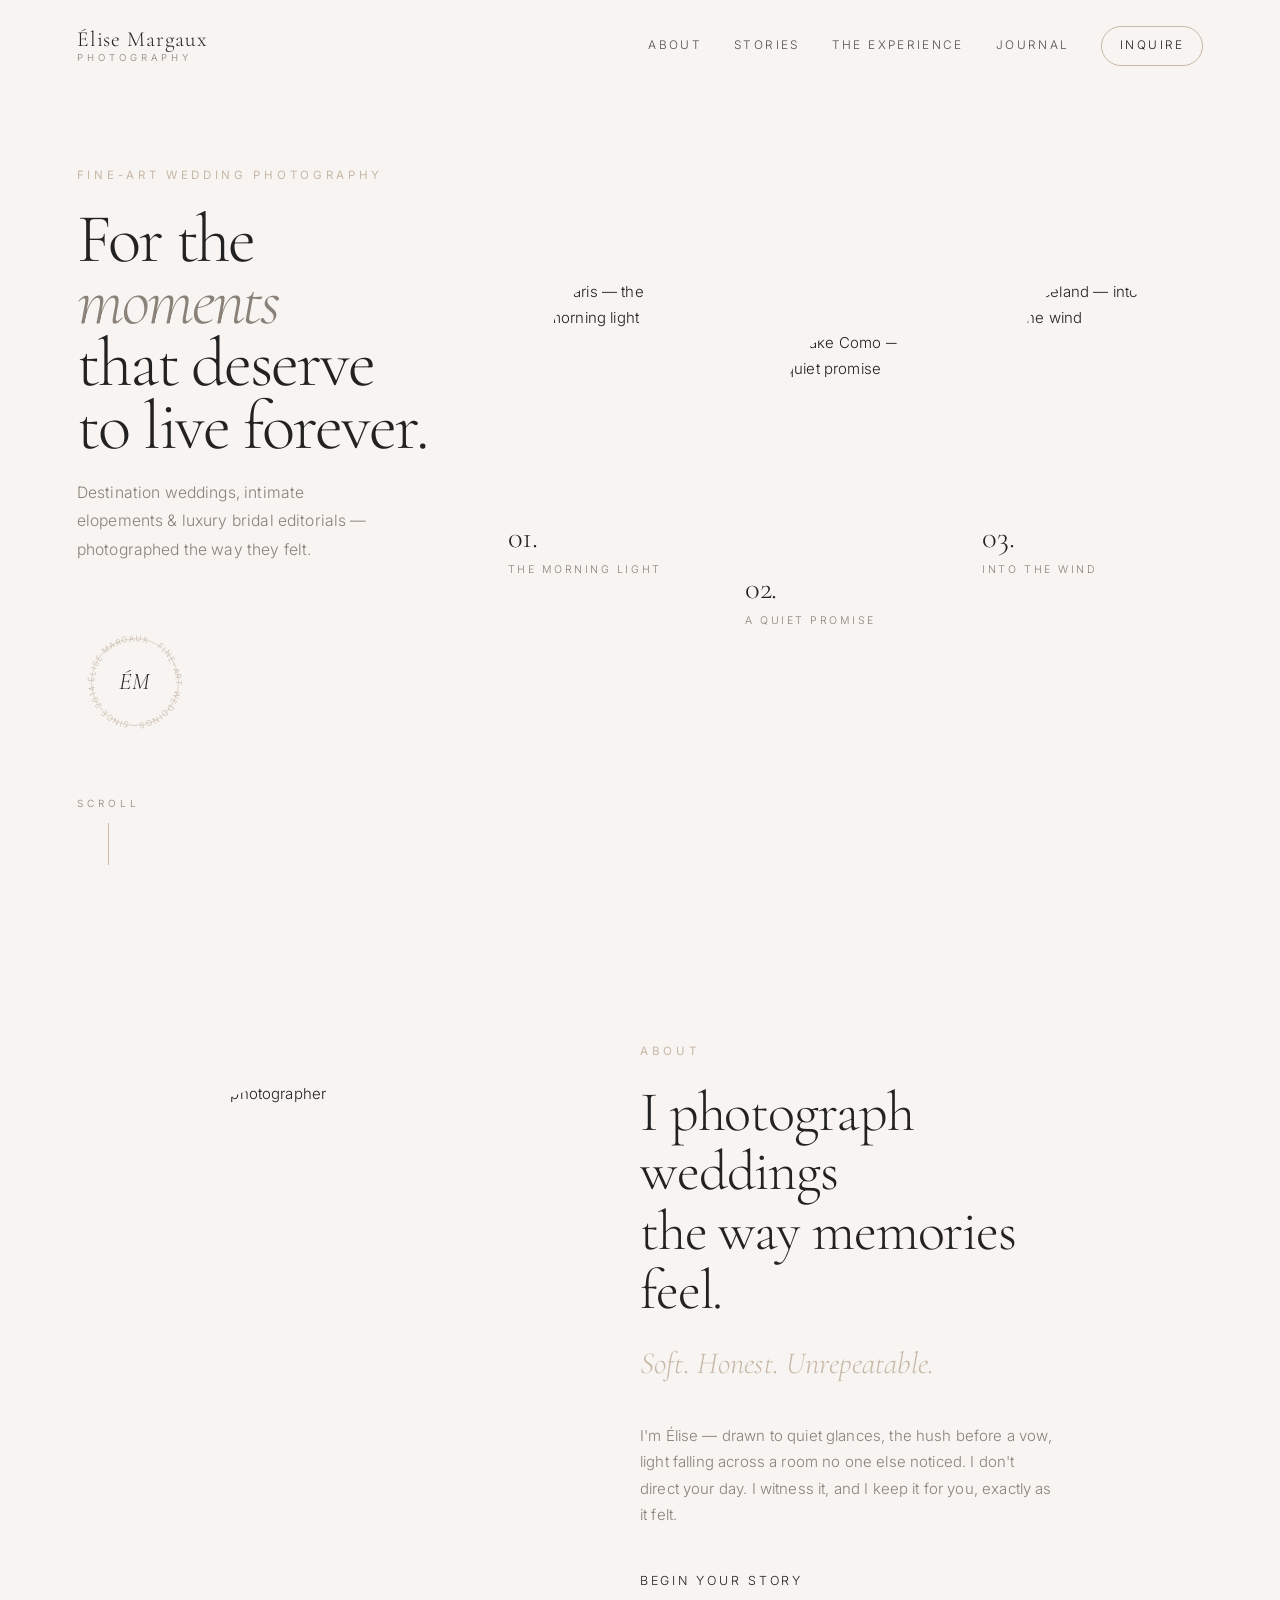
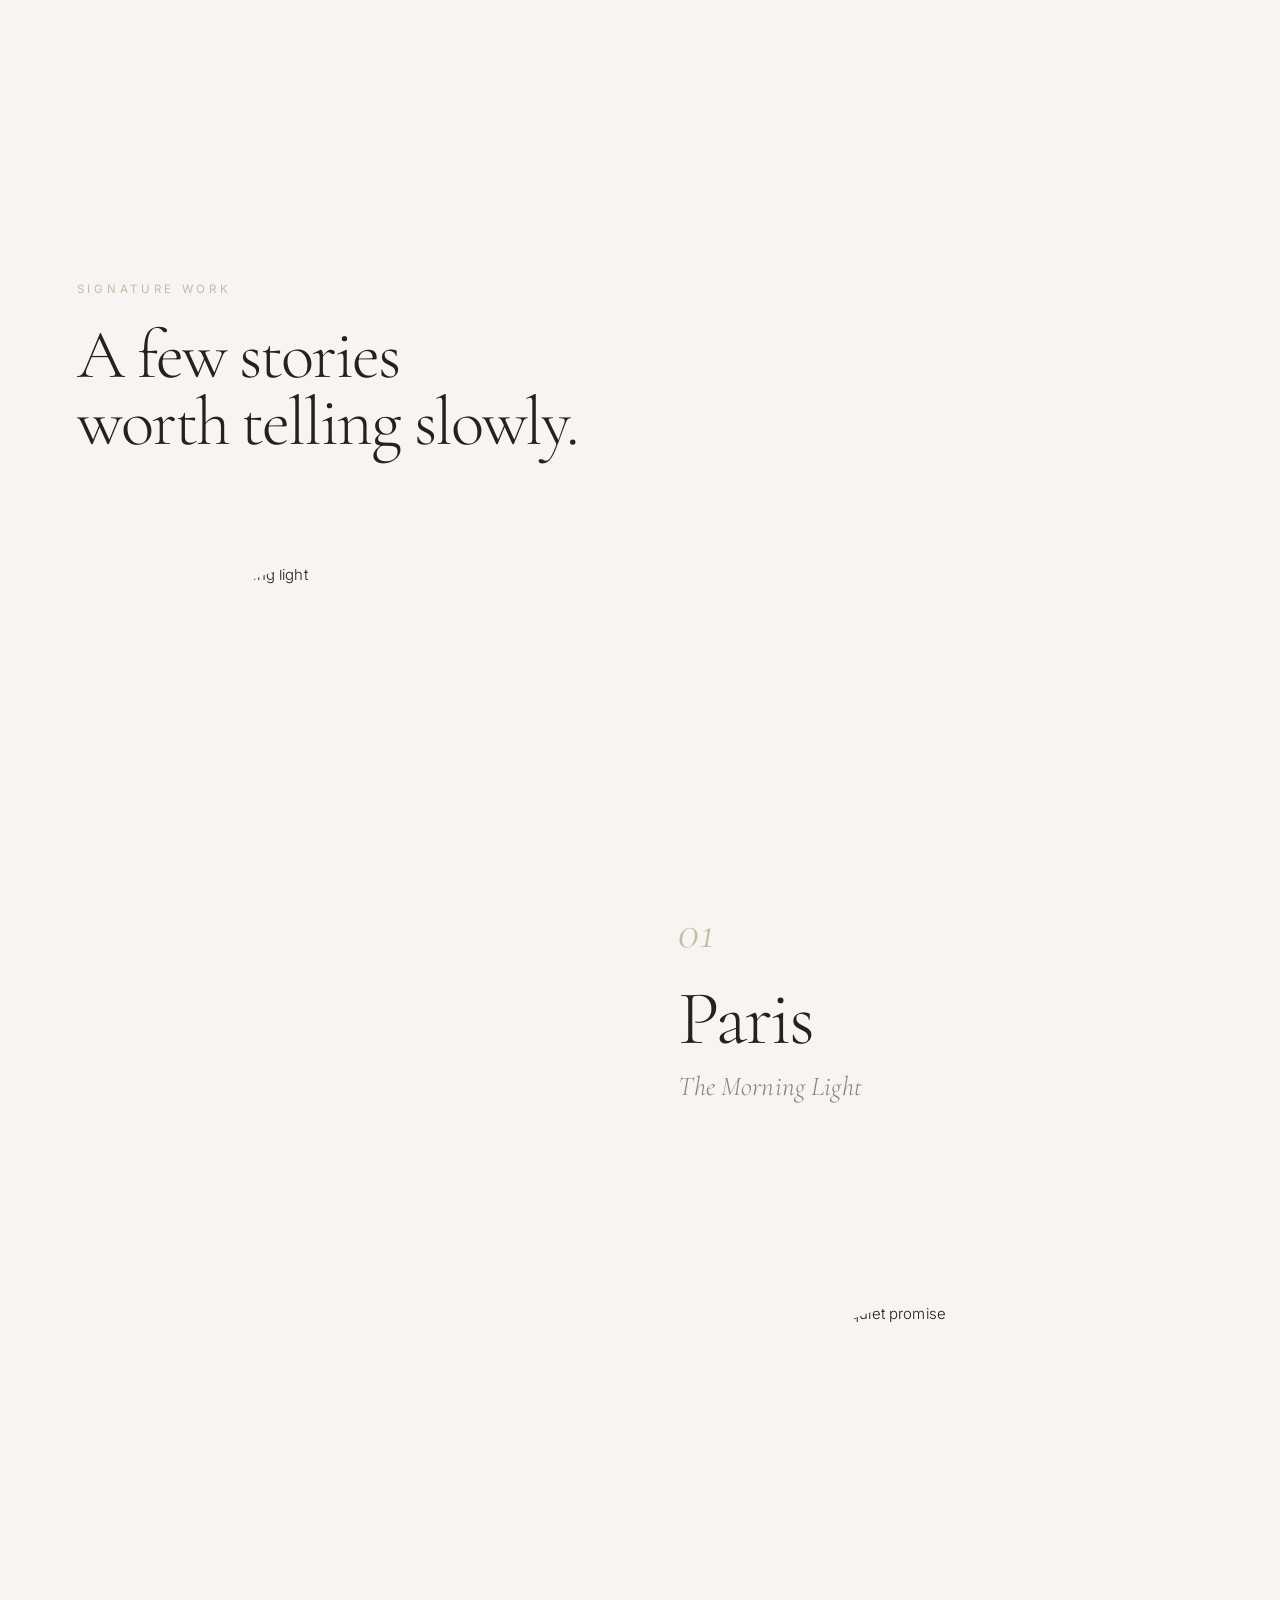
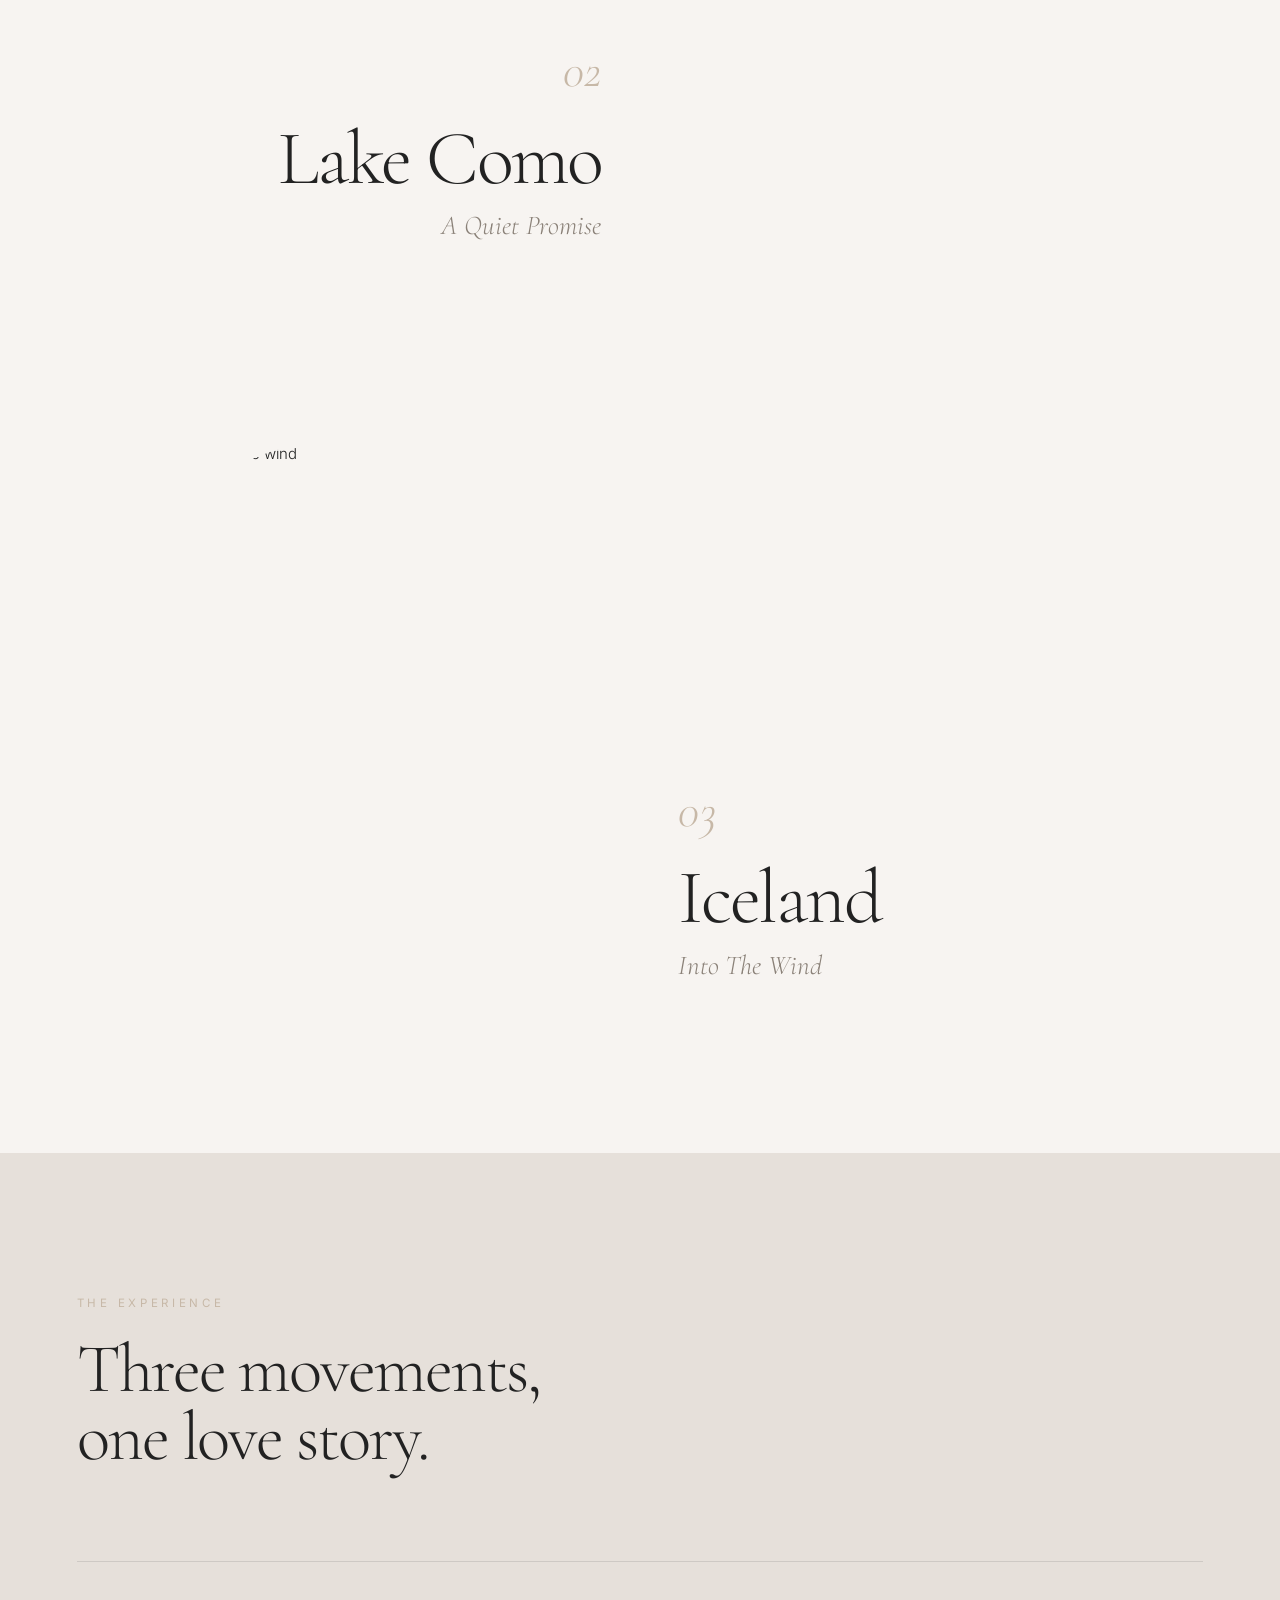
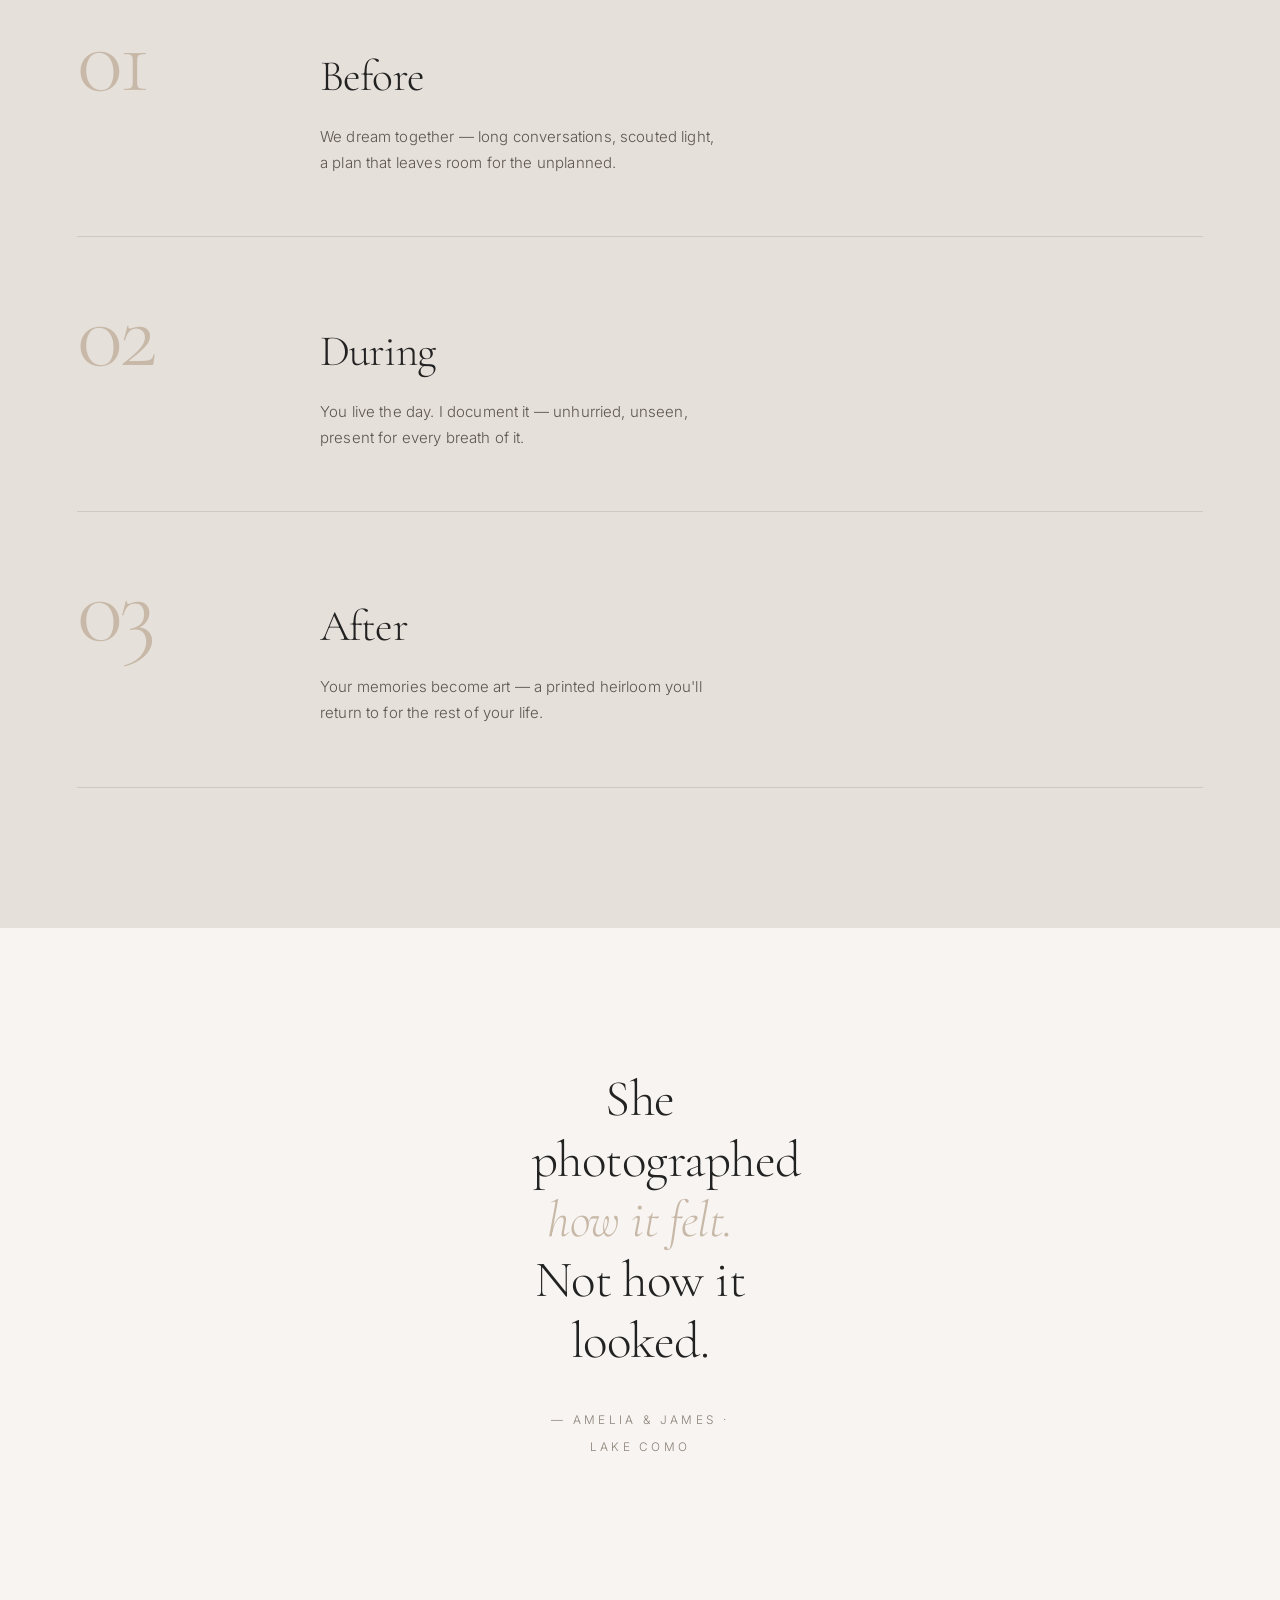
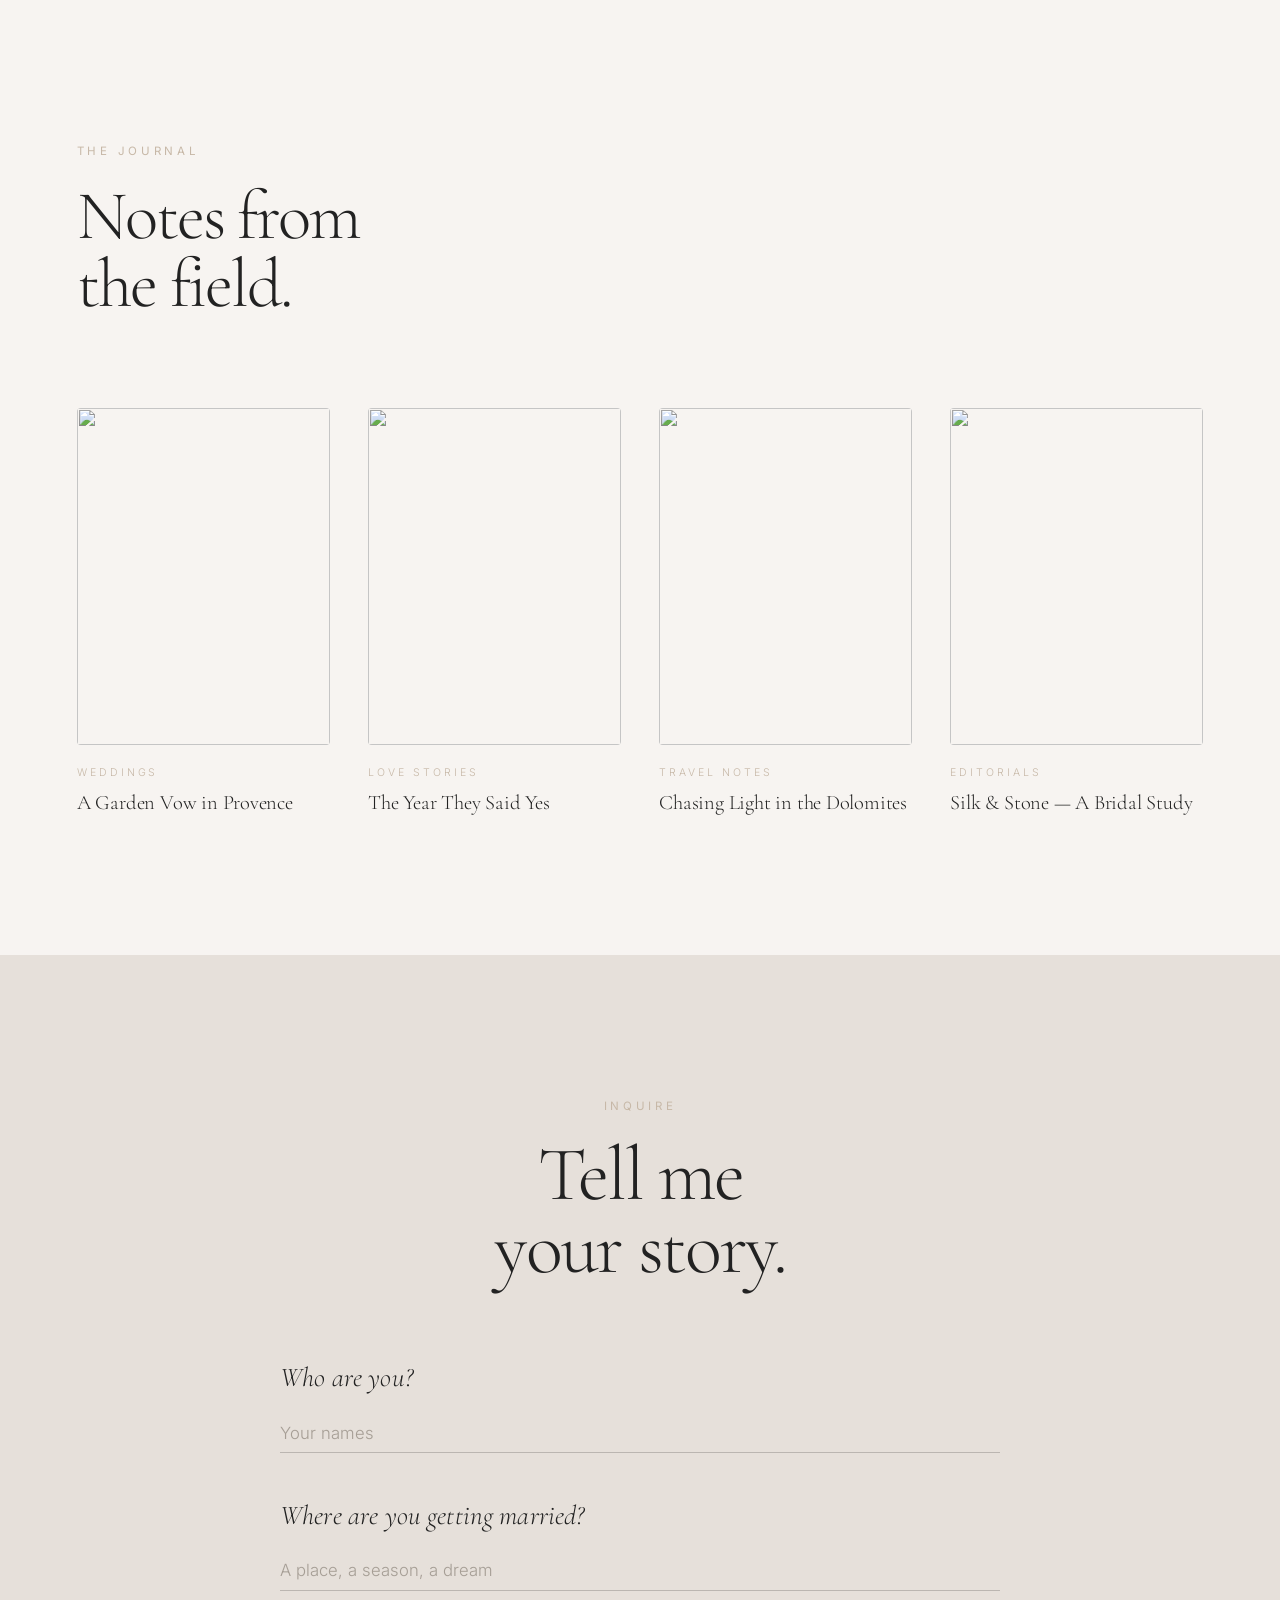
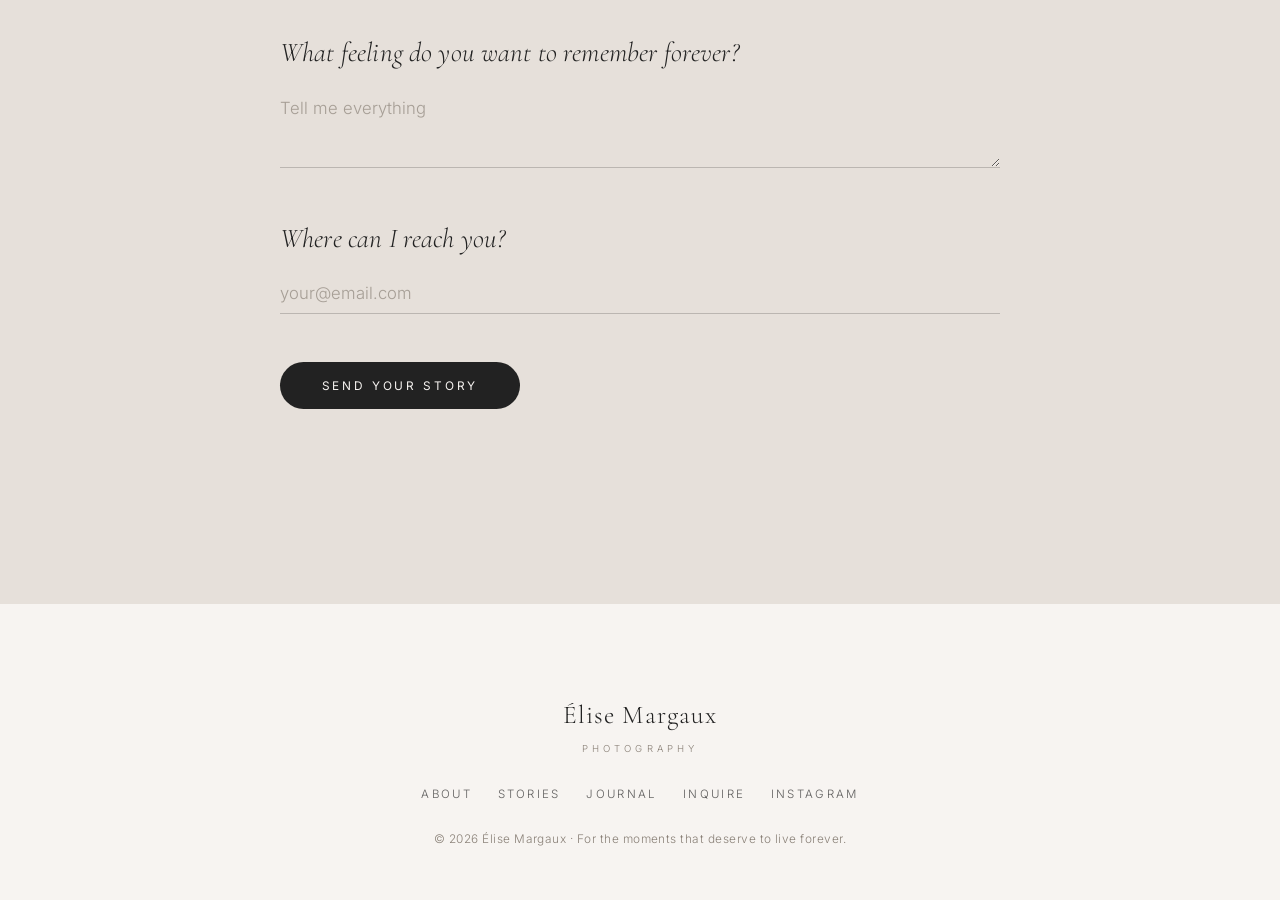
==== commit 186f97c7: "Senior design pass: cohesion across desktop & mobile - Remove the janky custom cursor (the stray flo" ====
--- a/index.html
+++ b/index.html
@@ -18,8 +18,6 @@
 </head>
 <body>
 
-<div class="cursor" aria-hidden="true"></div>
-
 <!-- ───────────────────────── HEADER ───────────────────────── -->
 <header class="site-header" id="header">
   <a class="brand" href="#top">
--- a/styles.css
+++ b/styles.css
@@ -73,8 +73,8 @@
 [data-hover-zoom] { transition: transform 1.5s var(--ease); will-change: transform; }
 figure:hover [data-hover-zoom] { transform: scale(1.04); }
 
-/* Image warmth — quiet, filmic */
-.hero-image img { filter: grayscale(100%) contrast(1.02); }
+/* Image warmth — quiet, filmic — applied uniformly to every photo */
+.harch .arch img,
 .about-image img,
 .story-image img,
 .post-image img { filter: saturate(0.78) contrast(1.02) brightness(1.02); }
@@ -98,19 +98,6 @@
 }
 .link-line:hover::after { transform: scaleX(1); }
 
-/* ───────── Custom cursor ───────── */
-.cursor {
-  position: fixed; top: 0; left: 0; z-index: 999;
-  width: 28px; height: 28px; margin: -14px 0 0 -14px;
-  border: 1px solid var(--champagne); border-radius: 50%;
-  pointer-events: none;
-  transition: transform 320ms var(--ease), opacity 320ms var(--ease),
-              background-color 320ms var(--ease), border-color 320ms var(--ease);
-  mix-blend-mode: multiply; opacity: 0;
-}
-.cursor.is-visible { opacity: 1; }
-.cursor.is-hover { transform: scale(2.1); background: rgba(199,184,167,0.18); }
-
 /* ───────── Header ───────── */
 .site-header {
   position: fixed; inset: 0 0 auto 0; z-index: 50;
@@ -272,10 +259,10 @@
 
 /* ───────── Signature work ───────── */
 .work { padding: var(--pad-section) var(--gutter); }
-.work-head { margin-bottom: clamp(48px, 8vw, 110px); max-width: 60ch; }
+.work-head { margin-bottom: clamp(44px, 7vw, 92px); max-width: 60ch; }
 .work-title, .exp-title, .journal-title {
-  font-size: clamp(2.4rem, 6vw, 5.2rem);
-  line-height: 0.95; letter-spacing: -0.03em;
+  font-size: clamp(2.3rem, 5.4vw, 4.6rem);
+  line-height: 0.98; letter-spacing: -0.03em;
 }
 .stories { list-style: none; margin: 0; padding: 0; }
 .story {
@@ -306,7 +293,7 @@
   padding: var(--pad-section) var(--gutter);
   background: var(--stone);
 }
-.exp-head { margin-bottom: clamp(48px, 8vw, 100px); }
+.exp-head { margin-bottom: clamp(44px, 7vw, 92px); }
 .timeline { list-style: none; margin: 0; padding: 0; }
 .phase {
   display: grid;
@@ -319,7 +306,7 @@
 .phase:last-child { border-bottom: 1px solid rgba(34,34,34,0.12); }
 .phase-no {
   font-family: var(--display); font-weight: 300;
-  font-size: clamp(3.4rem, 9vw, 8rem); line-height: 0.8;
+  font-size: clamp(3rem, 7.5vw, 6.5rem); line-height: 0.8;
   color: var(--champagne); letter-spacing: -0.04em;
 }
 .phase-body h3 {
@@ -329,13 +316,13 @@
 
 /* ───────── Testimonial ───────── */
 .testimonial {
-  min-height: 80svh; display: grid; place-items: center;
+  min-height: 60svh; display: grid; place-items: center;
   padding: var(--pad-section) var(--gutter);
 }
-.testimonial blockquote { margin: 0; text-align: center; max-width: 20ch; }
+.testimonial blockquote { margin: 0; text-align: center; max-width: 24ch; }
 .quote {
   font-family: var(--display); font-weight: 300;
-  font-size: clamp(2.3rem, 5.4vw, 4.8rem); line-height: 1.1; letter-spacing: -0.02em;
+  font-size: clamp(1.9rem, 4vw, 3.4rem); line-height: 1.18; letter-spacing: -0.01em;
   color: var(--charcoal); margin: 0 0 2.2rem;
 }
 .quote .italic { color: var(--champagne); }
@@ -346,7 +333,7 @@
 
 /* ───────── Journal ───────── */
 .journal { padding: var(--pad-section) var(--gutter); }
-.journal-head { margin-bottom: clamp(48px, 8vw, 90px); }
+.journal-head { margin-bottom: clamp(44px, 7vw, 92px); }
 .journal-grid {
   display: grid; grid-template-columns: repeat(4, 1fr);
   gap: clamp(22px, 3vw, 44px);
@@ -369,7 +356,7 @@
 }
 .contact-inner { max-width: 720px; margin: 0 auto; text-align: center; }
 .contact-title {
-  font-size: clamp(3rem, 9vw, 7.5rem); line-height: 0.9; letter-spacing: -0.03em;
+  font-size: clamp(2.6rem, 6vw, 5rem); line-height: 0.95; letter-spacing: -0.03em;
   margin-bottom: clamp(40px, 6vw, 70px);
 }
 .contact-form { text-align: left; }
@@ -501,7 +488,6 @@
   .post-image { aspect-ratio: 4 / 5; }
   .phase { grid-template-columns: 1fr; gap: 0.3rem; padding: clamp(30px, 8vw, 44px) 0; }
   .phase-no { font-size: clamp(3rem, 16vw, 4.6rem); }
-  .cursor { display: none; }
   /* keep the longest line ("to live forever.") inside the viewport */
   .hero-title { font-size: clamp(2.3rem, 11vw, 3.7rem); margin: 1.2rem 0; }
   .contact-title { font-size: clamp(2.8rem, 15vw, 5rem); }
@@ -527,5 +513,4 @@
   * { animation: none !important; }
   .reveal { opacity: 1; transform: none; transition: none; }
   html { scroll-behavior: auto; }
-  .veil { animation: none; }
-}
+}
